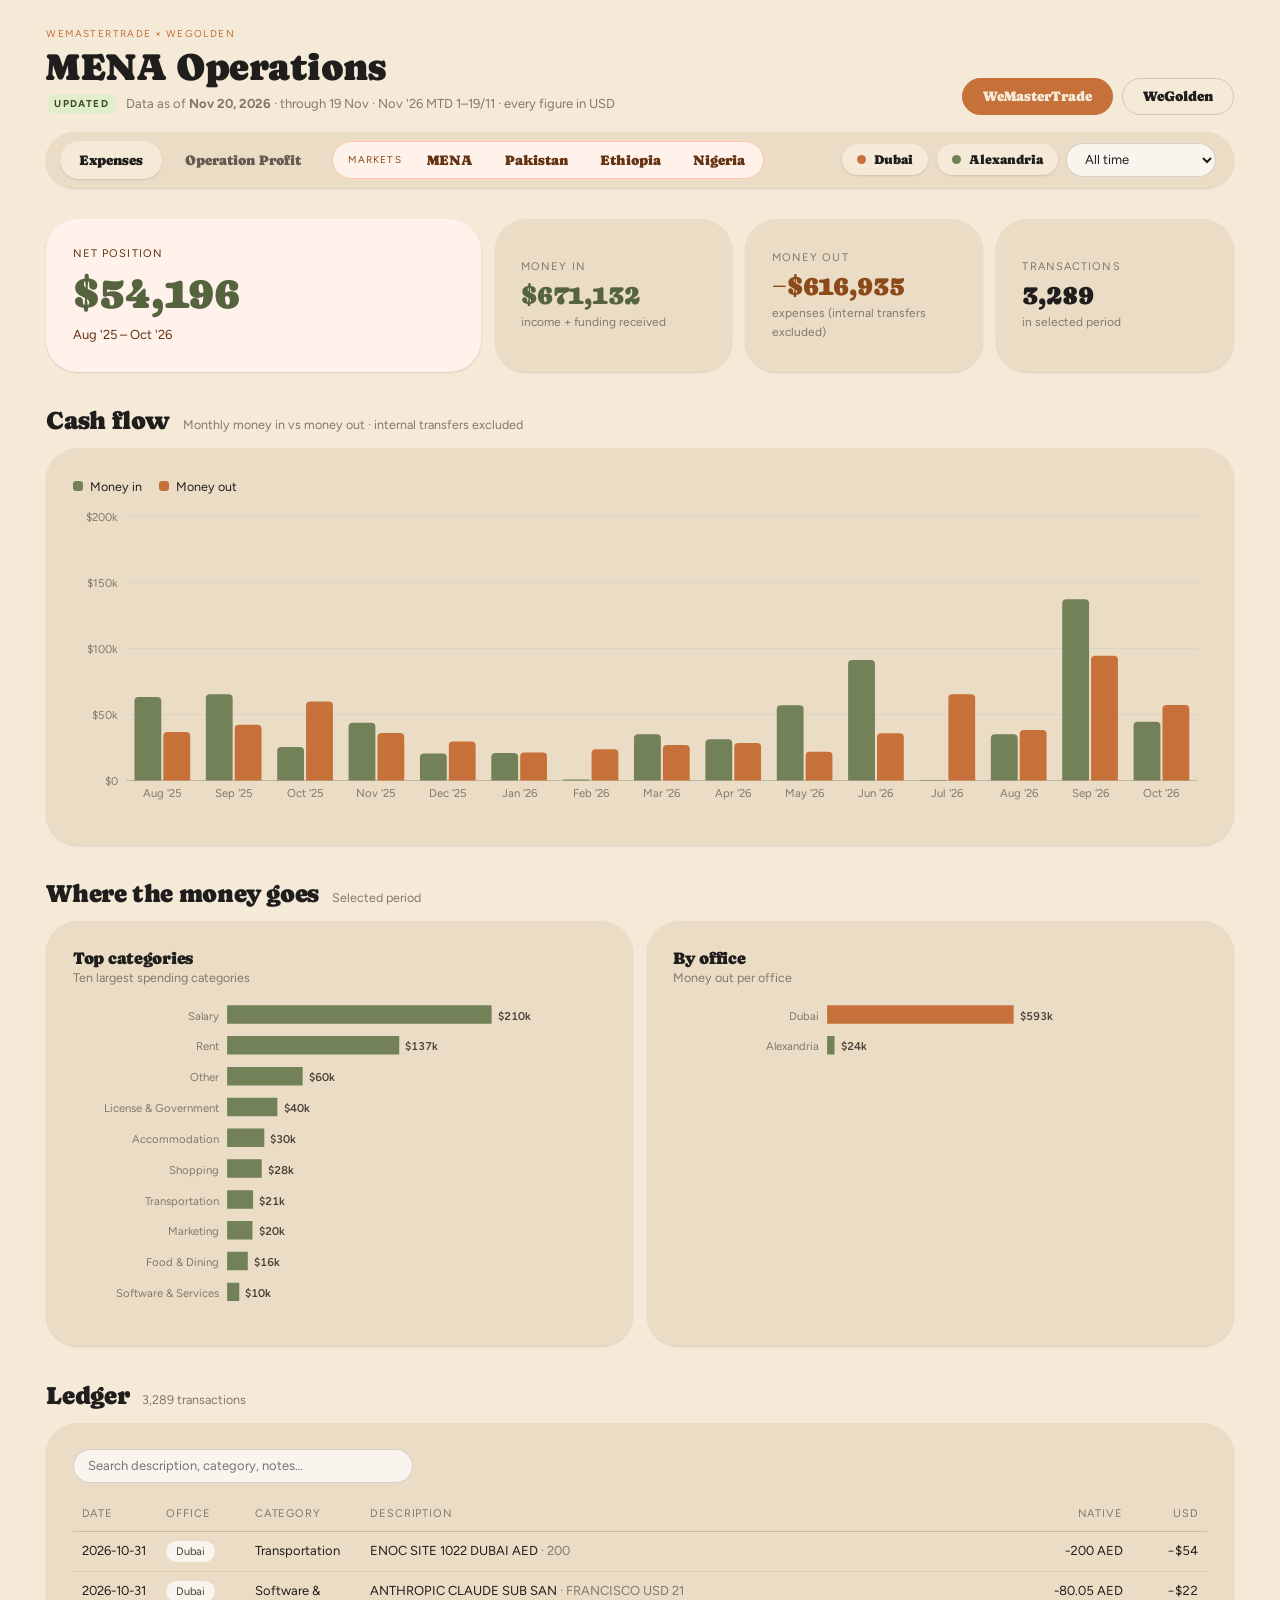
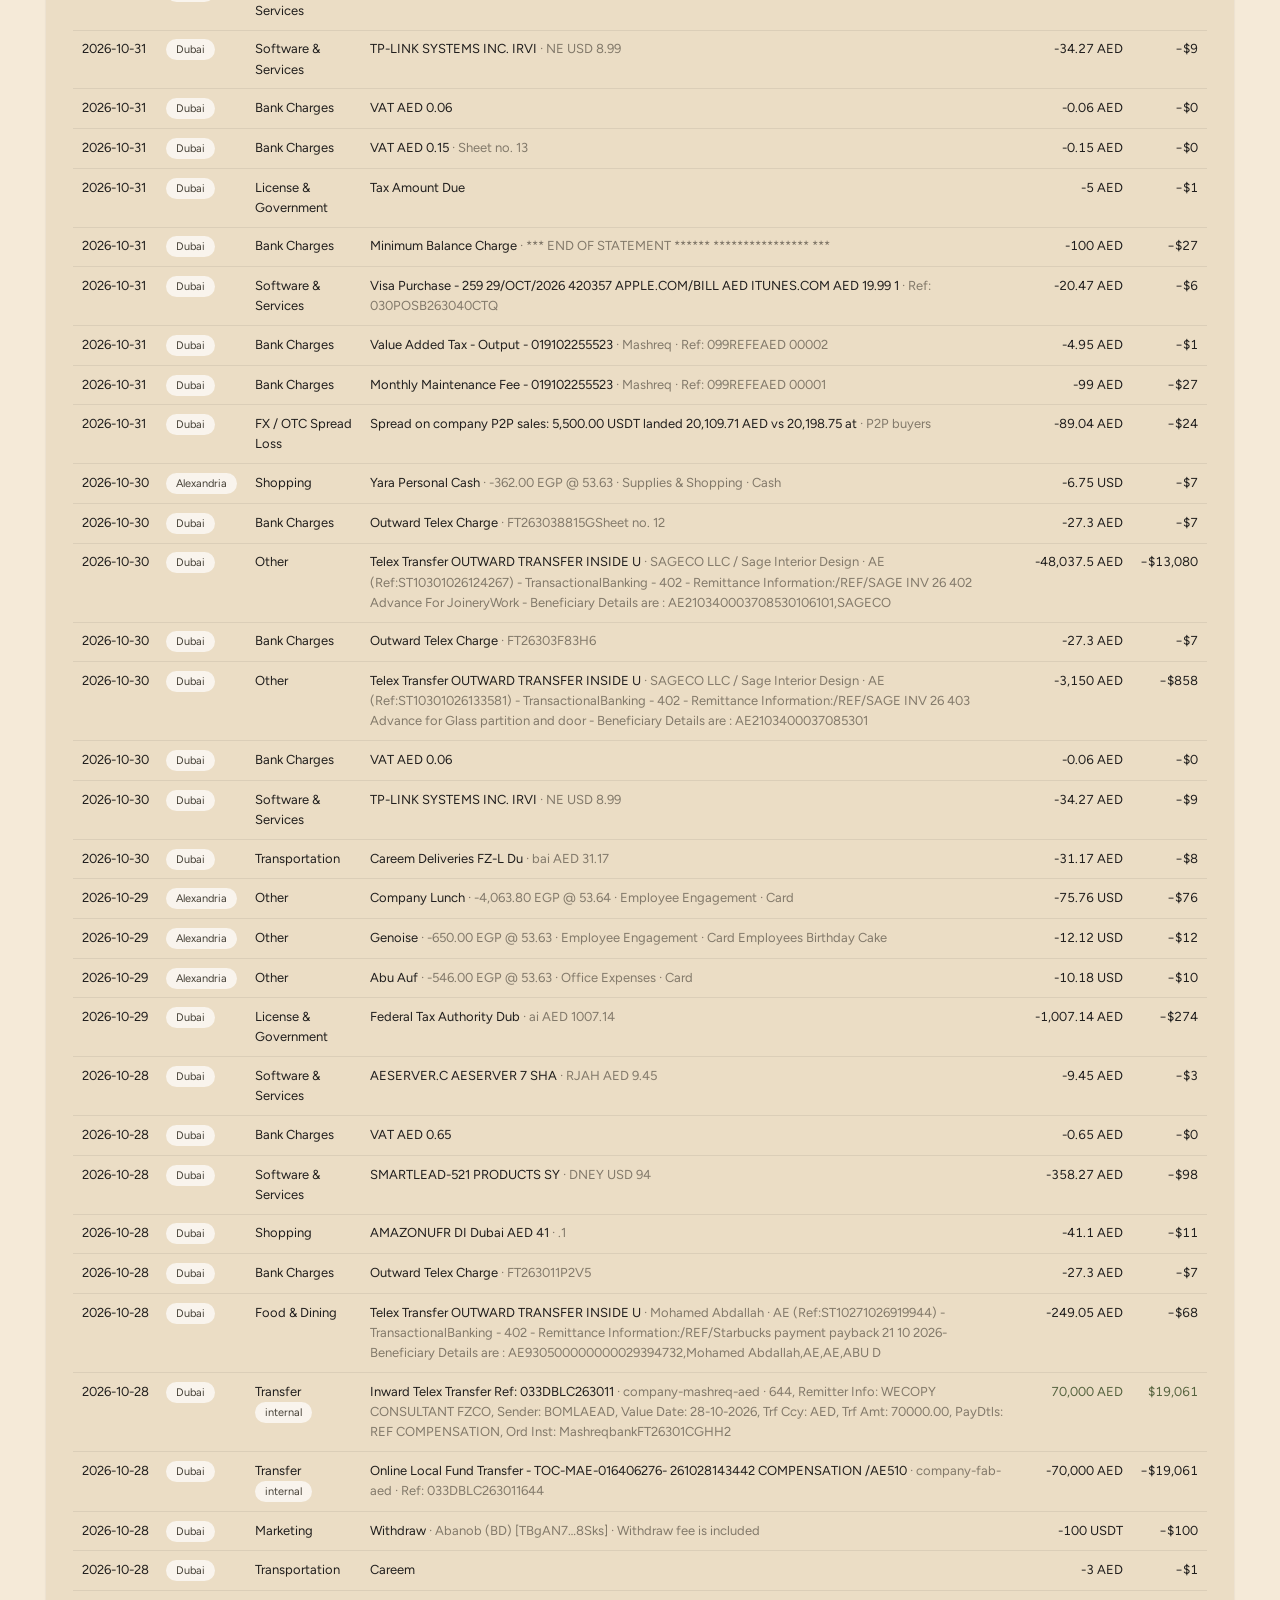
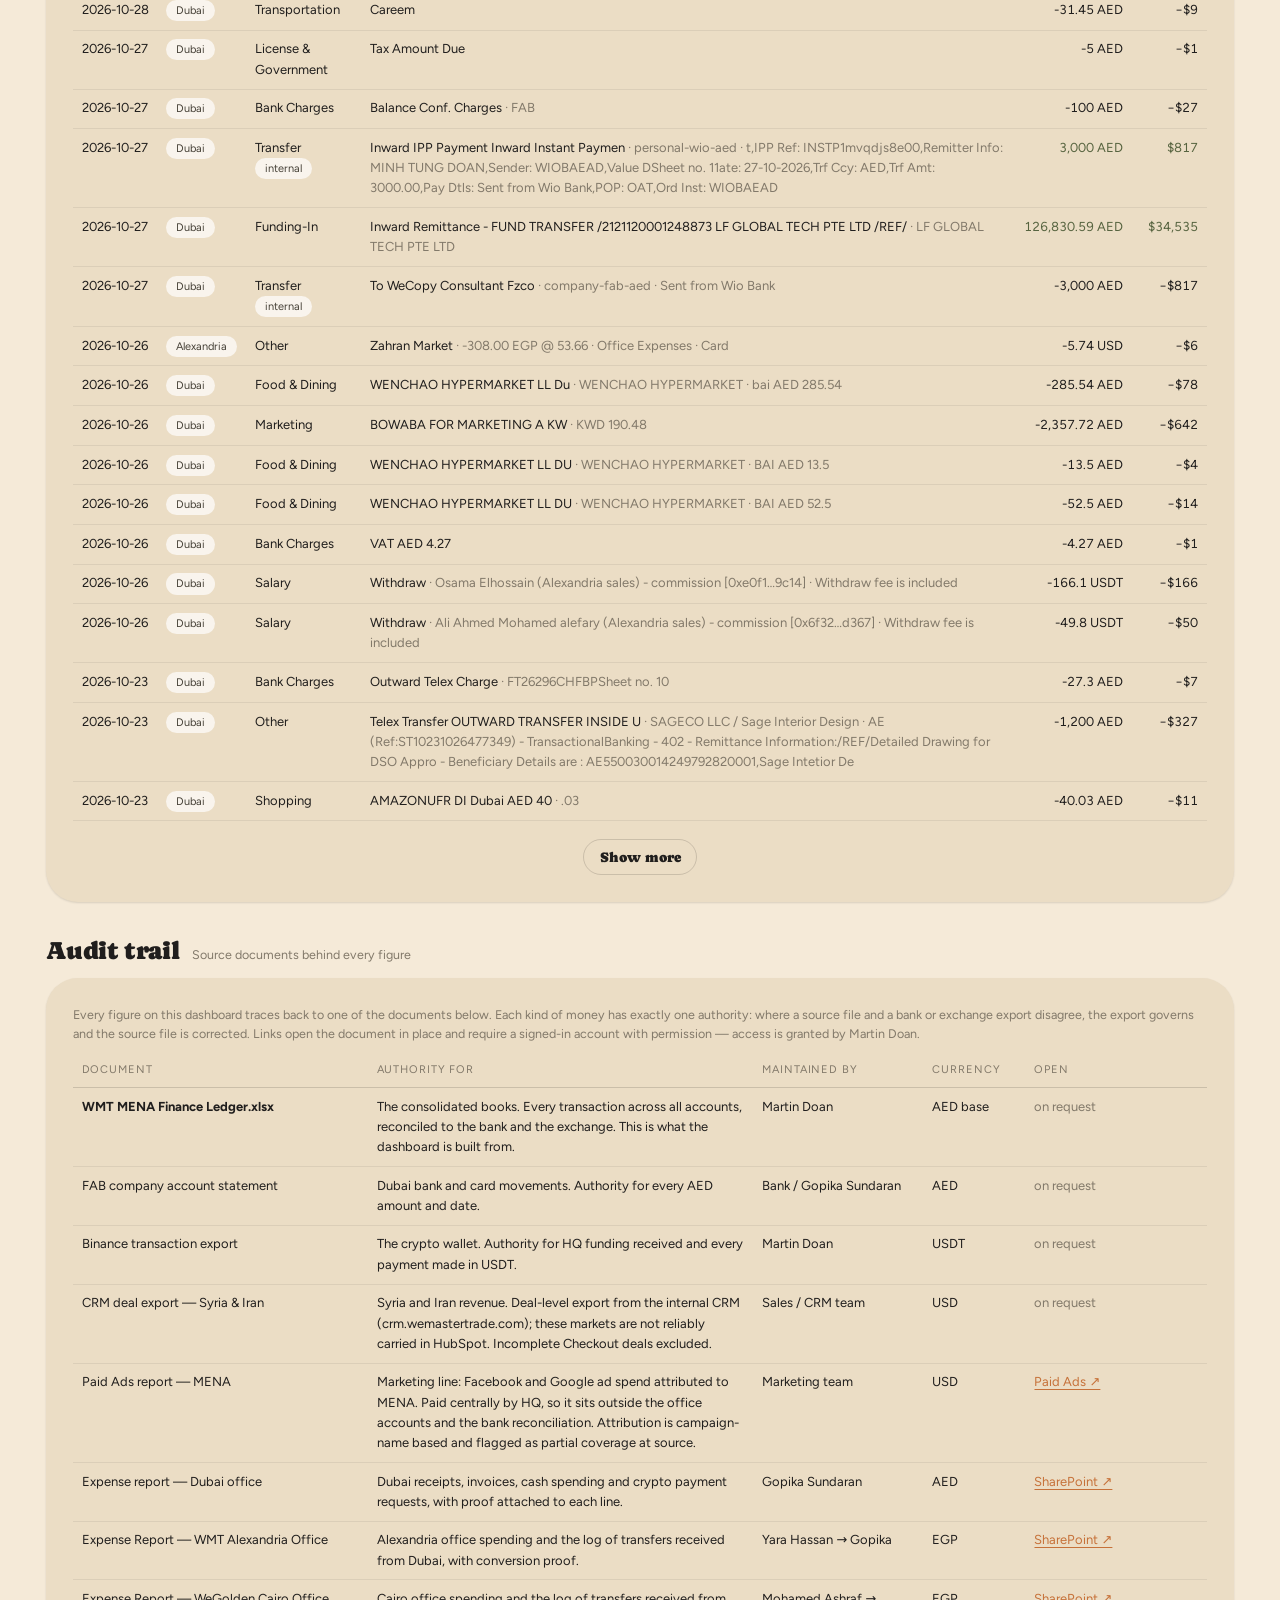
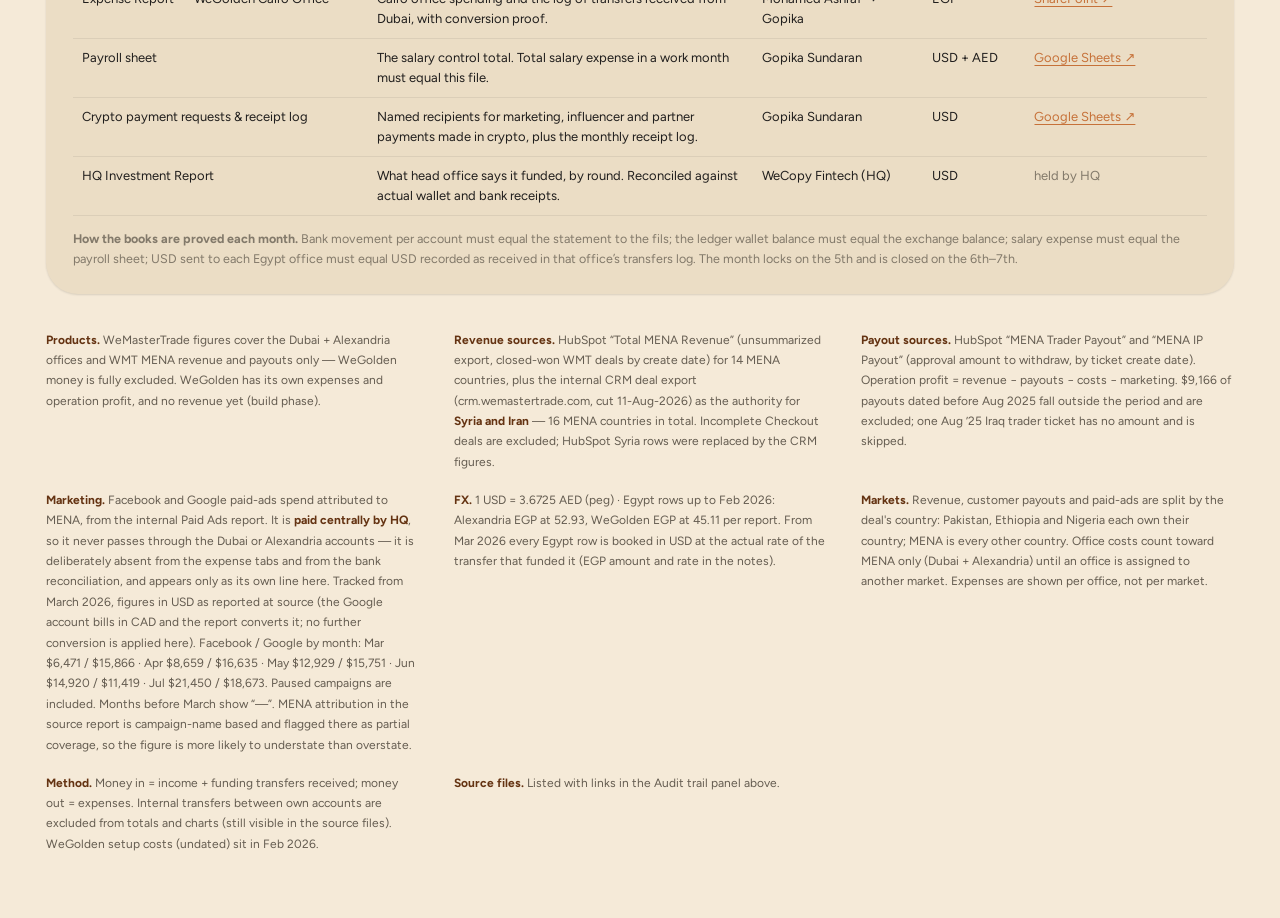
==== index.html @ 119110fc "Show open months as MTD and match profit to the P&L A month with no closed expense file (Nov 2026) i" ====
<!DOCTYPE html>
<html lang="en">
<head>
<meta charset="utf-8">
<meta name="viewport" content="width=device-width, initial-scale=1">
<meta name="robots" content="noindex,nofollow">
<title>WeMasterTrade · Expenses — MENA Dashboard</title>
<link rel="preload" href="assets/fonts/figtree-latin.woff2" as="font" type="font/woff2" crossorigin>
<link rel="stylesheet" href="assets/css/dashboard.css?v=2026-11-22-mtd">
<script src="assets/js/loader.js?v=2026-11-22-mtd" defer></script>

</head>
<body>
<div class="wrap" id="app">

<header>
  <div class="masthead">
    <div>
      <div class="eyebrow">WeMasterTrade × WeGolden</div>
      <h1>MENA Operations</h1>
      <div class="text-muted asof"><span class="asof-kicker">Updated</span> Data as of <b id="asof">…</b><span id="asofThru"></span> · every figure in USD</div>
    </div>
    <div class="pswitch">
      <button class="btn btn-secondary pbtn on" data-product="wmt" onclick="setProduct('wmt')">WeMasterTrade</button>
      <button class="btn btn-secondary pbtn" data-product="wg" onclick="setProduct('wg')">WeGolden</button>
    </div>
  </div>

  <div class="bar">
    <div class="tabs">
      <button class="tab on" data-tab="exp" onclick="setTab('exp')">Expenses</button>
      <button class="tab" data-tab="prof" onclick="setTab('prof')">Operation Profit</button>
      <div class="markets" id="markets" role="group" aria-label="Revenue by market">
        <span class="mlbl">Markets</span><div class="mbtns" id="marketBtns"></div>
      </div>
    </div>
    <div class="filters">
      <button class="chip on" data-office="Dubai"><span class="dot" style="background:var(--o-dubai)"></span>Dubai</button>
      <button class="chip on" data-office="WMT Alexandria"><span class="dot" style="background:var(--o-alex)"></span>Alexandria</button>
      <button class="chip on" data-office="WeGolden Egypt"><span class="dot" style="background:var(--o-wg)"></span>WeGolden Egypt</button>
      <select id="range" aria-label="Period">
        <option value="all">All time</option>
        <option value="ytd">2026 YTD</option>
        <option value="3m">Last 3 months</option>
        <option value="6m">Last 6 months</option>
        <optgroup label="Single month" id="monthOpts"></optgroup>
      </select>
    </div>
  </div>
</header>

<!-- ══════════════ EXPENSES ══════════════ -->
<div class="view on" id="view-exp">
  <div class="kpis">
    <div class="kpi hero"><div class="lbl">Net position</div><div class="val" id="kNet">—</div><div class="sub2" id="kNetSub"></div></div>
    <div class="kpi"><div class="lbl">Money in</div><div class="val in" id="kIn">—</div><div class="sub2" id="kInSub"></div></div>
    <div class="kpi"><div class="lbl">Money out</div><div class="val out" id="kOut">—</div><div class="sub2" id="kOutSub"></div></div>
    <div class="kpi"><div class="lbl">Transactions</div><div class="val" id="kN">—</div><div class="sub2" id="kNSub"></div></div>
  </div>

  <div class="sec"><h2>Cash flow</h2><span class="note">Monthly money in vs money out · internal transfers excluded</span></div>
  <div class="card full">
    <div class="legend"><span><i style="background:var(--in)"></i>Money in</span><span><i style="background:var(--out)"></i>Money out</span></div>
    <div id="chMonthly"></div>
  </div>

  <div class="sec"><h2>Where the money goes</h2><span class="note">Selected period</span></div>
  <div class="cards">
    <div class="card">
      <h2>Top categories</h2>
      <div class="note">Ten largest spending categories</div>
      <div id="chCat"></div>
    </div>
    <div class="card">
      <h2>By office</h2>
      <div class="note">Money out per office</div>
      <div id="chOffice"></div>
    </div>
  </div>

  <div class="sec"><h2>Ledger</h2><span class="note" id="tblCount"></span></div>
  <div class="card full">
    <input type="search" id="q" placeholder="Search description, category, notes…">
    <div class="scroll" style="margin-top:var(--space-3)">
      <table>
        <thead><tr><th>Date</th><th>Office</th><th>Category</th><th>Description</th><th style="text-align:right">Native</th><th style="text-align:right">USD</th></tr></thead>
        <tbody id="tbody"></tbody>
      </table>
    </div>
    <div class="more"><button class="btn btn-secondary" id="moreBtn" onclick="showMore()">Show more</button></div>
  </div>
</div><!-- /view-exp -->

<!-- ══════════════ REVENUE ══════════════ -->
<div class="view" id="view-rev">
  <div class="card full empty" id="revEmpty" style="display:none"><h2>No data yet</h2><div class="note" id="revEmptyTxt"></div></div>
  <div id="revBody">
  <div class="kpis">
    <div class="kpi hero green"><div class="lbl" id="rTotLbl">WMT MENA revenue</div><div class="val" id="rTot">—</div><div class="sub2" id="rTotSub"></div></div>
    <div class="kpi"><div class="lbl">Deals won</div><div class="val" id="rN">—</div><div class="sub2">closed-won deals</div></div>
    <div class="kpi"><div class="lbl">Avg deal size</div><div class="val" id="rAvg">—</div><div class="sub2">revenue ÷ deals</div></div>
    <div class="kpi"><div class="lbl">Best month</div><div class="val" id="rBest">—</div><div class="sub2" id="rBestSub"></div></div>
  </div>

  <div class="sec"><h2>Revenue over time</h2><span class="note" id="revNote">Closed-won deal amounts by create date · HubSpot “Total MENA Revenue” + internal CRM (Syria &amp; Iran)</span></div>
  <div class="card full"><div id="chRevMonthly"></div></div>

  <div class="sec"><h2>Where revenue comes from</h2><span class="note">All countries · selected period</span></div>
  <div class="cards">
    <div class="card">
      <h2>Revenue by country</h2>
      <div class="note">All countries by revenue, with payouts and paid-ads spend alongside · “% out” = payouts ÷ revenue</div>
      <div class="legend"><span><i style="background:var(--in)"></i>Revenue</span><span><i style="background:var(--out)"></i>Payouts</span><span><i style="background:var(--s3)"></i>Marketing</span></div>
      <div id="chRevCountry"></div>
    </div>
    <div class="card">
      <h2>Deals by country</h2>
      <div class="note">Count of closed-won deals</div>
      <div id="chRevDeals"></div>
    </div>
  </div>
  </div><!-- /revBody -->
</div><!-- /view-rev -->

<!-- ══════════════ OPERATION PROFIT ══════════════ -->
<div class="view" id="view-prof">
  <div class="card full empty" id="profEmpty" style="display:none"><h2>No data yet</h2><div class="note" id="profEmptyTxt"></div></div>
  <div id="profBody">
  <div class="kpis">
    <div class="kpi hero"><div class="lbl" id="pNetLbl">Operation profit</div><div class="val" id="pNet">—</div><div class="sub2" id="pNetSub"></div></div>
    <div class="kpi"><div class="lbl">Revenue</div><div class="val in" id="pRev">—</div><div class="sub2" id="pRevSub">WMT MENA (HubSpot)</div></div>
    <div class="kpi" id="pPayCard"><div class="lbl">Customer payouts</div><div class="val out" id="pPay">—</div><div class="sub2" id="pPaySub">trader + partner (IP)</div></div>
    <div class="kpi"><div class="lbl">Costs</div><div class="val third" id="pCost">—</div><div class="sub2" id="pCostSub">office expenses</div></div>
    <div class="kpi" id="pMktCard"><div class="lbl">Marketing</div><div class="val third" id="pMkt">—</div><div class="sub2" id="pMktSub">paid ads — HQ-paid</div></div>
  </div>

  <div class="sec"><h2 id="chProfTitle">Revenue against payouts &amp; costs</h2><span class="note" id="chProfNote"></span></div>
  <div class="card full">
    <div class="legend"><span><i style="background:var(--in)"></i>Revenue</span><span id="legPay"><i style="background:var(--out)"></i>Payouts</span><span><i style="background:var(--s3)"></i>Costs</span><span id="legOpen" style="display:none"><i class="open"></i>Open month (MTD)</span></div>
    <div id="chProf"></div>
  </div>

  <div class="cards" style="margin-top:var(--space-6)">
    <div class="card" id="cardPayCountry">
      <h2>Payouts by country</h2>
      <div class="note">All countries by payout, with revenue and paid-ads spend alongside · “% out” = payouts ÷ revenue</div>
      <div class="legend"><span><i style="background:var(--out)"></i>Payouts</span><span><i style="background:var(--in)"></i>Revenue</span><span><i style="background:var(--s3)"></i>Marketing</span></div>
      <div id="chPayCountry"></div>
    </div>
    <div class="card" id="cardPaySplit">
      <h2>Trader vs partner payouts</h2>
      <div class="legend"><span><i style="background:var(--out)"></i>Trader</span><span><i style="background:var(--s3)"></i>Partner (IP)</span></div>
      <div id="chPaySplit"></div>
    </div>
  </div>

  <div class="sec"><h2>Monthly P&amp;L</h2><span class="note" id="pnlNote">Operation profit = revenue − payouts − costs − marketing</span></div>
  <div class="card full">
    <div class="scroll">
      <table>
        <thead><tr><th>Month</th><th style="text-align:right">Revenue</th><th style="text-align:right">Payouts</th><th style="text-align:right">Costs</th><th style="text-align:right" id="thMkt">Marketing</th><th style="text-align:right">Operation profit</th><th style="text-align:right">Margin</th></tr></thead>
        <tbody id="pTbody"></tbody>
      </table>
    </div>
  </div>
  </div><!-- /profBody -->
</div><!-- /view-prof -->

<!-- ══════════════ AUDIT TRAIL ══════════════ -->
<div class="sec"><h2>Audit trail</h2><span class="note">Source documents behind every figure</span></div>
<div class="card full" id="audit">
  <div class="note">Every figure on this dashboard traces back to one of the documents below. Each kind of money has exactly one authority: where a source file and a bank or exchange export disagree, the export governs and the source file is corrected. Links open the document in place and require a signed-in account with permission — access is granted by Martin Doan.</div>
  <div class="scroll">
    <table>
      <thead><tr>
        <th style="width:26%">Document</th><th style="width:34%">Authority for</th>
        <th style="width:15%">Maintained by</th><th style="width:9%">Currency</th><th style="width:16%">Open</th>
      </tr></thead>
      <tbody>
        <tr><td><b>WMT MENA Finance Ledger.xlsx</b></td><td>The consolidated books. Every transaction across all accounts, reconciled to the bank and the exchange. This is what the dashboard is built from.</td><td>Martin Doan</td><td>AED base</td><td><span class="muted">on request</span></td></tr>
        <tr><td>FAB company account statement</td><td>Dubai bank and card movements. Authority for every AED amount and date.</td><td>Bank / Gopika Sundaran</td><td>AED</td><td><span class="muted">on request</span></td></tr>
        <tr><td>Binance transaction export</td><td>The crypto wallet. Authority for HQ funding received and every payment made in USDT.</td><td>Martin Doan</td><td>USDT</td><td><span class="muted">on request</span></td></tr>
        <tr><td>CRM deal export — Syria &amp; Iran</td><td>Syria and Iran revenue. Deal-level export from the internal CRM (crm.wemastertrade.com); these markets are not reliably carried in HubSpot. Incomplete Checkout deals excluded.</td><td>Sales / CRM team</td><td>USD</td><td><span class="muted">on request</span></td></tr>
        <tr><td>Paid Ads report — MENA</td><td>Marketing line: Facebook and Google ad spend attributed to MENA. Paid centrally by HQ, so it sits outside the office accounts and the bank reconciliation. Attribution is campaign-name based and flagged as partial coverage at source.</td><td>Marketing team</td><td>USD</td><td><a href="https://report.wemastertrade.com/dashboard/paid-ads" target="_blank" rel="noopener">Paid Ads ↗</a></td></tr>
        <tr><td>Expense report — Dubai office</td><td>Dubai receipts, invoices, cash spending and crypto payment requests, with proof attached to each line.</td><td>Gopika Sundaran</td><td>AED</td><td><a href="https://wemastertrade-my.sharepoint.com/personal/martin_doan_wemastertrade_com/Documents/Expense%20report%20Dubai%20office.xlsx" target="_blank" rel="noopener">SharePoint &#8599;</a></td></tr>
        <tr><td>Expense Report — WMT Alexandria Office</td><td>Alexandria office spending and the log of transfers received from Dubai, with conversion proof.</td><td>Yara Hassan &#8594; Gopika</td><td>EGP</td><td><a href="https://wemastertrade-my.sharepoint.com/personal/gopika_sundaran_wemastertrade_com/Documents/Expense%20Report-%20WMT%20Alexandria%20Office.xlsx" target="_blank" rel="noopener">SharePoint &#8599;</a></td></tr>
        <tr><td>Expense Report — WeGolden Cairo Office</td><td>Cairo office spending and the log of transfers received from Dubai, with conversion proof.</td><td>Mohamed Ashraf &#8594; Gopika</td><td>EGP</td><td><a href="https://wemastertrade-my.sharepoint.com/personal/gopika_sundaran_wemastertrade_com/Documents/Expense%20Report-%20WeGolden%20Cairo%20Office.xlsx" target="_blank" rel="noopener">SharePoint &#8599;</a></td></tr>
        <tr><td>Payroll sheet</td><td>The salary control total. Total salary expense in a work month must equal this file.</td><td>Gopika Sundaran</td><td>USD + AED</td><td><a href="https://docs.google.com/spreadsheets/d/1CuyILmf2U5xHML-0ZRfVCalxR4pODj5LNzhiIFEk0vg" target="_blank" rel="noopener">Google Sheets &#8599;</a></td></tr>
        <tr><td>Crypto payment requests &amp; receipt log</td><td>Named recipients for marketing, influencer and partner payments made in crypto, plus the monthly receipt log.</td><td>Gopika Sundaran</td><td>USD</td><td><a href="https://docs.google.com/spreadsheets/d/11T60VKKIJ83jNoO9QN8Lr-IkydqfHKWDJOPD7UNcCdY" target="_blank" rel="noopener">Google Sheets &#8599;</a></td></tr>
        <tr><td>HQ Investment Report</td><td>What head office says it funded, by round. Reconciled against actual wallet and bank receipts.</td><td>WeCopy Fintech (HQ)</td><td>USD</td><td><span class="muted">held by HQ</span></td></tr>
      </tbody>
    </table>
  </div>
  <div class="note" style="margin:var(--space-3) 0 0">
    <b>How the books are proved each month.</b> Bank movement per account must equal the statement to the fils; the ledger wallet balance must equal the exchange balance; salary expense must equal the payroll sheet; USD sent to each Egypt office must equal USD recorded as received in that office&#8217;s transfers log. The month locks on the 5th and is closed on the 6th&#8211;7th.
  </div>
</div>

<footer>
  <div><b>Products.</b> WeMasterTrade figures cover the Dubai + Alexandria offices and WMT MENA revenue and payouts only — WeGolden money is fully excluded. WeGolden has its own expenses and operation profit, and no revenue yet (build phase).</div>
  <div><b>Revenue sources.</b> HubSpot “Total MENA Revenue” (unsummarized export, closed-won WMT deals by create date) for 14 MENA countries, plus the internal CRM deal export (crm.wemastertrade.com, cut 11-Aug-2026) as the authority for <b>Syria and Iran</b> — 16 MENA countries in total. Incomplete Checkout deals are excluded; HubSpot Syria rows were replaced by the CRM figures.</div>
  <div><b>Payout sources.</b> HubSpot “MENA Trader Payout” and “MENA IP Payout” (approval amount to withdraw, by ticket create date). Operation profit = revenue − payouts − costs − marketing. $9,166 of payouts dated before Aug 2025 fall outside the period and are excluded; one Aug ’25 Iraq trader ticket has no amount and is skipped.</div>
  <div><b>Marketing.</b> Facebook and Google paid-ads spend attributed to MENA, from the internal Paid Ads report. It is <b>paid centrally by HQ</b>, so it never passes through the Dubai or Alexandria accounts — it is deliberately absent from the expense tabs and from the bank reconciliation, and appears only as its own line here. Tracked from March 2026, figures in USD as reported at source (the Google account bills in CAD and the report converts it; no further conversion is applied here). Facebook / Google by month: Mar $6,471 / $15,866 · Apr $8,659 / $16,635 · May $12,929 / $15,751 · Jun $14,920 / $11,419 · Jul $21,450 / $18,673. Paused campaigns are included. Months before March show “—”. MENA attribution in the source report is campaign-name based and flagged there as partial coverage, so the figure is more likely to understate than overstate.</div>
  <div><b>FX.</b> 1 USD = 3.6725 AED (peg) · Egypt rows up to Feb 2026: Alexandria EGP at 52.93, WeGolden EGP at 45.11 per report. From Mar 2026 every Egypt row is booked in USD at the actual rate of the transfer that funded it (EGP amount and rate in the notes).</div>
  <div><b>Markets.</b> Revenue, customer payouts and paid-ads are split by the deal's country: Pakistan, Ethiopia and Nigeria each own their country; MENA is every other country. Office costs count toward MENA only (Dubai + Alexandria) until an office is assigned to another market. Expenses are shown per office, not per market.</div>
  <div><b>Method.</b> Money in = income + funding transfers received; money out = expenses. Internal transfers between own accounts are excluded from totals and charts (still visible in the source files). WeGolden setup costs (undated) sit in Feb 2026.</div>
  <div><b>Source files.</b> Listed with links in the Audit trail panel above.</div>
</footer>
</div>

<div class="tip" id="tip"></div>

</body>
</html>
---- assets/css/dashboard.css ----
@font-face{font-family:'Caprasimo';font-style:normal;font-weight:400;font-display:swap;src:url(../fonts/caprasimo-latin-ext.woff2) format('woff2');unicode-range:latin-ext}
@font-face{font-family:'Caprasimo';font-style:normal;font-weight:400;font-display:swap;src:url(../fonts/caprasimo-latin.woff2) format('woff2');unicode-range:latin}
@font-face{font-family:'Figtree';font-style:normal;font-weight:300 900;font-display:swap;src:url(../fonts/figtree-latin-ext.woff2) format('woff2');unicode-range:latin-ext}
@font-face{font-family:'Figtree';font-style:normal;font-weight:300 900;font-display:swap;src:url(../fonts/figtree-latin.woff2) format('woff2');unicode-range:latin}
:root{
  color-scheme: light;
  /* — Organic design tokens — */
  --color-bg:#f5ead8; --color-surface:#ebddc5; --color-text:#201e1d;
  --color-accent:#c67139; --color-accent-2:#7a8a5e;
  --color-divider:rgba(32,30,29,.16);
  --color-neutral-100:#f9f4ed; --color-neutral-200:#eee7db; --color-neutral-300:#dcd3c4;
  --color-neutral-400:#c0b6a5; --color-neutral-500:#a19786; --color-neutral-600:#82796a;
  --color-neutral-700:#645c50; --color-neutral-800:#474238; --color-neutral-900:#2e2b25;
  --color-accent-100:#fff2eb; --color-accent-200:#ffe1d0; --color-accent-300:#ffc6a5;
  --color-accent-400:#f6a06b; --color-accent-500:#d67f48; --color-accent-600:#b2622d;
  --color-accent-700:#8c491a; --color-accent-800:#643312; --color-accent-900:#402310;
  --color-accent-2-100:#f0fae1; --color-accent-2-200:#e1eecc; --color-accent-2-300:#ccdbb2;
  --color-accent-2-400:#aebf92; --color-accent-2-500:#8fa073; --color-accent-2-600:#728157;
  --color-accent-2-700:#56633f; --color-accent-2-800:#3d472b; --color-accent-2-900:#272e1b;
  --font-heading:"Caprasimo",Georgia,serif; --font-body:"Figtree",system-ui,-apple-system,"Segoe UI",sans-serif;
  --space-1:4.4px; --space-2:8.8px; --space-3:13.2px; --space-4:17.6px; --space-6:26.4px; --space-8:35.2px;
  --radius-sm:8px; --radius-md:16px; --radius-lg:28px;
  --shadow-sm:0 1px 2px rgba(46,43,37,.14);
  --shadow-md:0 3px 10px rgba(46,43,37,.16);
  --shadow-lg:0 12px 32px rgba(46,43,37,.22);
  /* — chart / legacy aliases (read by the chart code) — */
  --page:#f5ead8; --surface:#ebddc5; --ink:#201e1d; --ink2:#645c50; --muted:#82796a;
  --grid:#dcd3c4; --axis:#c0b6a5; --ring:rgba(32,30,29,.16);
  --in:#728157; --out:#c67139; --s3:#82796a;
  --o-dubai:#c67139; --o-alex:#728157; --o-wg:#82796a;
  --good:#56633f; --bad:#8c491a;
}
*,*::before,*::after{box-sizing:border-box}
body{margin:0;background:var(--color-bg);color:var(--color-text);
  font-family:var(--font-body);font-size:15px;line-height:1.55;-webkit-font-smoothing:antialiased}
h1,h2,h3{font-family:var(--font-heading);font-weight:400;line-height:1.12;letter-spacing:-.015em;margin:0}
a{color:var(--color-accent);text-underline-offset:3px}
:focus{outline:none}
:focus-visible{outline:2px solid var(--color-accent);outline-offset:2px}
::selection{background:rgba(198,113,57,.3)}
.text-muted,.muted{color:var(--color-neutral-600)}
.wrap{max-width:1240px;margin:0 auto;padding:0 var(--space-6) 64px}

/* ---------- header ---------- */
header{position:sticky;top:0;z-index:20;background:var(--color-bg);padding:var(--space-6) 0 var(--space-3)}
.masthead{display:flex;align-items:flex-end;gap:var(--space-6);flex-wrap:wrap}
.eyebrow{font-size:10px;letter-spacing:.14em;text-transform:uppercase;color:var(--color-accent)}
h1{font-size:38px;margin:4px 0 0}
.asof{font-size:13px;margin-top:6px}
.asof-kicker{display:inline-block;font-size:10px;letter-spacing:.12em;text-transform:uppercase;font-weight:700;
  background:var(--color-accent-2-200);color:var(--color-accent-2-800);border-radius:999px;
  padding:2px 8px;margin-right:6px;vertical-align:1px}
.mtd{display:inline-block;margin-left:6px;font-size:10px;letter-spacing:.04em;text-transform:uppercase;font-weight:700;
  padding:1px 7px;border-radius:999px;background:var(--color-accent-200);color:var(--color-accent-800);
  font-family:var(--font-body);white-space:nowrap;vertical-align:middle}
td.dim{color:var(--color-neutral-600)}
tr.open td{background:repeating-linear-gradient(-45deg, transparent, transparent 5px, rgba(198,113,57,.10) 5px, rgba(198,113,57,.10) 6px)}
svg text.mtdlab{fill:var(--color-accent-700);font-weight:700}
.pswitch{margin-left:auto;display:flex;gap:var(--space-2);align-items:center}

/* ---------- buttons ---------- */
.btn{display:inline-flex;align-items:center;justify-content:center;gap:6px;cursor:pointer;
  font-family:var(--font-heading);font-weight:400;font-size:14px;line-height:1.2;
  color:var(--color-text);background:transparent;border:1px solid transparent;
  padding:var(--space-2) calc(var(--space-3)*1.2);border-radius:999px;transition:background .12s,color .12s}
.btn-secondary{border-color:var(--color-divider)}
.btn-secondary:hover{background:rgba(32,30,29,.07)}
.pbtn{padding:9px 20px;font-size:14px}
.pbtn.on{background:var(--color-accent);border-color:var(--color-accent);color:var(--color-bg)}
.bar{display:flex;flex-wrap:wrap;gap:var(--space-3);align-items:center;justify-content:space-between;
  background:var(--color-surface);border-radius:999px;padding:var(--space-2) var(--space-3);
  margin-top:var(--space-4);box-shadow:var(--shadow-sm)}
.tabs{display:flex;gap:4px;flex-wrap:wrap}
.tab{display:inline-flex;align-items:center;cursor:pointer;font-family:var(--font-heading);font-weight:400;
  font-size:14px;color:var(--color-neutral-700);background:transparent;border:1px solid transparent;
  padding:8px 18px;border-radius:999px}
.tab:hover{background:rgba(32,30,29,.06)}
.tab.on{background:var(--color-bg);color:var(--color-text);box-shadow:var(--shadow-sm)}
.markets{display:inline-flex;align-items:center;gap:2px;margin-left:var(--space-2);padding:3px;
  border-radius:999px;background:var(--color-accent-100);border:1px solid var(--color-accent-300)}
.mlbl{font-size:10px;letter-spacing:.12em;text-transform:uppercase;color:var(--color-accent-700);padding:0 8px 0 12px}
.mbtns{display:flex;gap:2px}
.mkt{display:inline-flex;align-items:center;justify-content:center;cursor:pointer;font-family:var(--font-heading);
  font-weight:400;font-size:14px;color:var(--color-accent-800);background:transparent;border:0;
  padding:7px 15px;border-radius:999px;transition:background .12s,color .12s}
.mkt:hover{background:var(--color-accent-200)}
.mkt.on{background:var(--color-accent);color:var(--color-bg)}
.mkt.cur{background:var(--color-bg);box-shadow:inset 0 0 0 1.5px var(--color-accent)}
.mkt .short{display:none}
.card.empty{text-align:center;padding:var(--space-8) var(--space-6)}
.card.empty h2{margin:0 0 var(--space-2)}
.card.empty code{font-size:12px;background:var(--color-neutral-100);padding:1px 6px;border-radius:6px}
.filters{display:flex;gap:var(--space-2);align-items:center;flex-wrap:wrap;padding-right:4px}
.chip{display:inline-flex;align-items:center;gap:8px;cursor:pointer;font-family:var(--font-heading);
  font-weight:400;font-size:13px;color:var(--color-neutral-700);background:transparent;
  border:1px solid transparent;padding:7px 14px;border-radius:999px}
.chip:hover{background:rgba(32,30,29,.06)}
.chip.on{background:var(--color-bg);color:var(--color-text);box-shadow:var(--shadow-sm)}
.chip .dot{width:9px;height:9px;border-radius:50%;display:block;opacity:.4}
.chip.on .dot{opacity:1}
select,input[type=search]{font:inherit;font-size:13px;color:var(--color-text);
  background:var(--color-neutral-100);border:1px solid var(--color-divider);border-radius:999px;
  padding:6px 14px;min-height:34px;caret-color:var(--color-accent)}
select{min-width:150px}
input[type=search]{width:100%;max-width:340px}
input[type=search]:hover,select:hover{border-color:rgba(32,30,29,.45)}

/* ---------- kpis ---------- */
.view{display:none}.view.on{display:block}
.kpis{display:flex;flex-wrap:wrap;gap:var(--space-3);margin-top:var(--space-4)}
.kpi{flex:1 1 150px;max-width:100%;background:var(--color-surface);border-radius:32px;
  box-shadow:var(--shadow-sm);padding:var(--space-4) var(--space-6);display:flex;flex-direction:column;
  justify-content:center}
.kpi .lbl{font-size:11px;letter-spacing:.1em;text-transform:uppercase;color:var(--color-neutral-600)}
.kpi .val{font-family:var(--font-heading);font-size:clamp(21px,2.1vw,30px);line-height:1.1;
  margin-top:var(--space-1);white-space:nowrap}
.kpi .sub2{font-size:12px;margin-top:4px;color:var(--color-neutral-600)}
.kpi.hero{flex:2 1 260px;background:var(--color-accent-100);padding:var(--space-6)}
.kpi.hero .lbl{color:var(--color-accent-800)}
.kpi.hero .val{font-size:clamp(32px,3.4vw,52px);line-height:1.05;margin-top:var(--space-2)}
.kpi.hero .sub2{font-size:13px;margin-top:var(--space-2);color:var(--color-accent-800)}
.kpi.hero.green{background:var(--color-accent-2-100)}
.kpi.hero.green .lbl,.kpi.hero.green .sub2{color:var(--color-accent-2-800)}
.kpi .val.in{color:var(--color-accent-2-700)}
.kpi .val.out{color:var(--color-accent-700)}
.kpi .val.third{color:var(--color-neutral-700)}

/* ---------- sections & cards ---------- */
.sec{display:flex;align-items:baseline;gap:var(--space-3);flex-wrap:wrap;margin:var(--space-8) 0 var(--space-3)}
.sec h2{font-size:25px;margin:0}
.sec .note{font-size:12.5px;color:var(--color-neutral-600)}
.cards{display:grid;gap:var(--space-3);grid-template-columns:repeat(auto-fit,minmax(320px,1fr))}
.card{background:var(--color-surface);border-radius:32px;box-shadow:var(--shadow-sm);
  padding:var(--space-6);min-width:0}
.card.full{grid-column:1/-1}
.card h2{font-family:var(--font-heading);font-size:17px;line-height:1.2;margin:0}
.card .note{font-size:12.5px;color:var(--color-neutral-600);margin-bottom:var(--space-2)}
.legend{display:flex;gap:var(--space-4);font-size:12.5px;flex-wrap:wrap;margin:2px 0 6px}
.legend span{display:inline-flex;align-items:center;gap:7px}
.legend i{width:10px;height:10px;border-radius:3px;display:block}
.legend i.open{background:repeating-linear-gradient(45deg, var(--in), var(--in) 2px, rgba(114,129,87,.25) 2px, rgba(114,129,87,.25) 5px)}

/* ---------- charts ---------- */
svg text{font:11px var(--font-body);fill:var(--color-neutral-600)}
svg .dl{fill:var(--color-neutral-800);font-weight:600;font-variant-numeric:tabular-nums}
svg .gl{stroke:var(--grid);stroke-width:1}
svg .bl{stroke:var(--axis);stroke-width:1}
.tip{position:fixed;pointer-events:none;display:none;z-index:60;background:var(--color-neutral-900);
  color:var(--color-neutral-100);border-radius:var(--radius-md);padding:10px 13px;font-size:12.5px;
  line-height:1.5;box-shadow:var(--shadow-lg);max-width:280px}
.tip b{font-variant-numeric:tabular-nums}

/* ---------- tables ---------- */
table{width:100%;border-collapse:collapse;font-size:13px}
th{text-align:left;font-size:11px;letter-spacing:.08em;text-transform:uppercase;font-weight:400;
  color:var(--color-neutral-600);padding:var(--space-2);border-bottom:1px solid var(--color-divider);
  white-space:nowrap}
td{padding:var(--space-2);border-bottom:1px solid rgba(32,30,29,.08);vertical-align:top}
tbody tr:hover{background:rgba(32,30,29,.04)}
td.num{text-align:right;font-variant-numeric:tabular-nums;white-space:nowrap}
td .pill{display:inline-flex;align-items:center;font-size:11px;padding:2px 10px;border-radius:999px;
  background:var(--color-neutral-100);color:var(--color-neutral-800);white-space:nowrap}
.pos{color:var(--color-accent-2-700)} .neg{color:var(--color-text)}
tr.tot td{font-weight:700;border-top:2px solid var(--color-neutral-400)}
.more{margin-top:var(--space-4);text-align:center}
.scroll{overflow-x:auto}
.scroll table{min-width:820px}
#tbody td:first-child,#pTbody td:first-child{white-space:nowrap}

/* ---------- notes ---------- */
footer{margin-top:var(--space-8);display:grid;gap:var(--space-4) var(--space-8);
  grid-template-columns:repeat(auto-fit,minmax(300px,1fr));font-size:12px;line-height:1.7;
  color:var(--color-neutral-700)}
footer b{color:var(--color-accent-800)}
@media(max-width:760px){
  header{position:static}
  h1{font-size:30px}
  .wrap{padding:0 var(--space-4) 48px}
  .bar{border-radius:var(--radius-lg)}
  .tabs{width:100%}
  .markets{margin-left:0;width:100%}
  .mbtns{flex:1}
  .mkt{flex:1;padding:7px 6px}
}
@media(max-width:520px){
  .mkt .full{display:none}
  .mkt .short{display:inline}
}
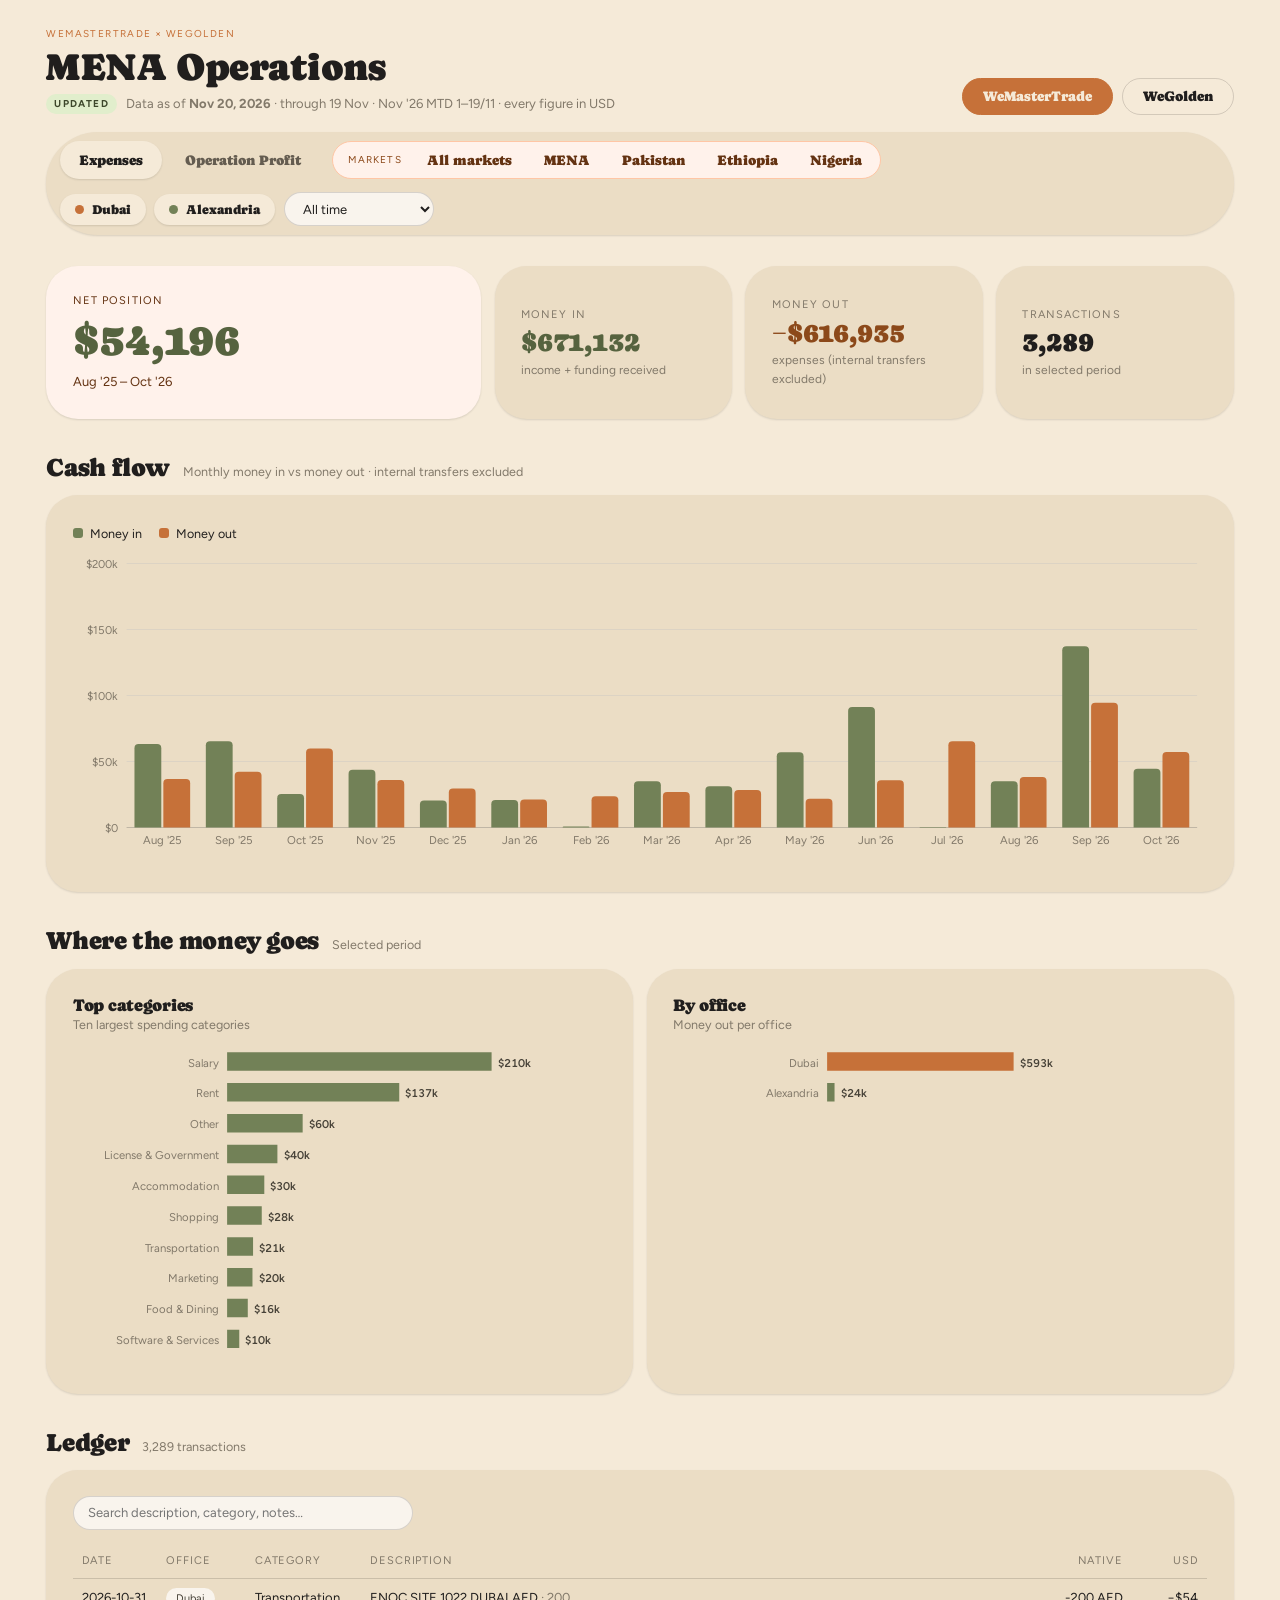
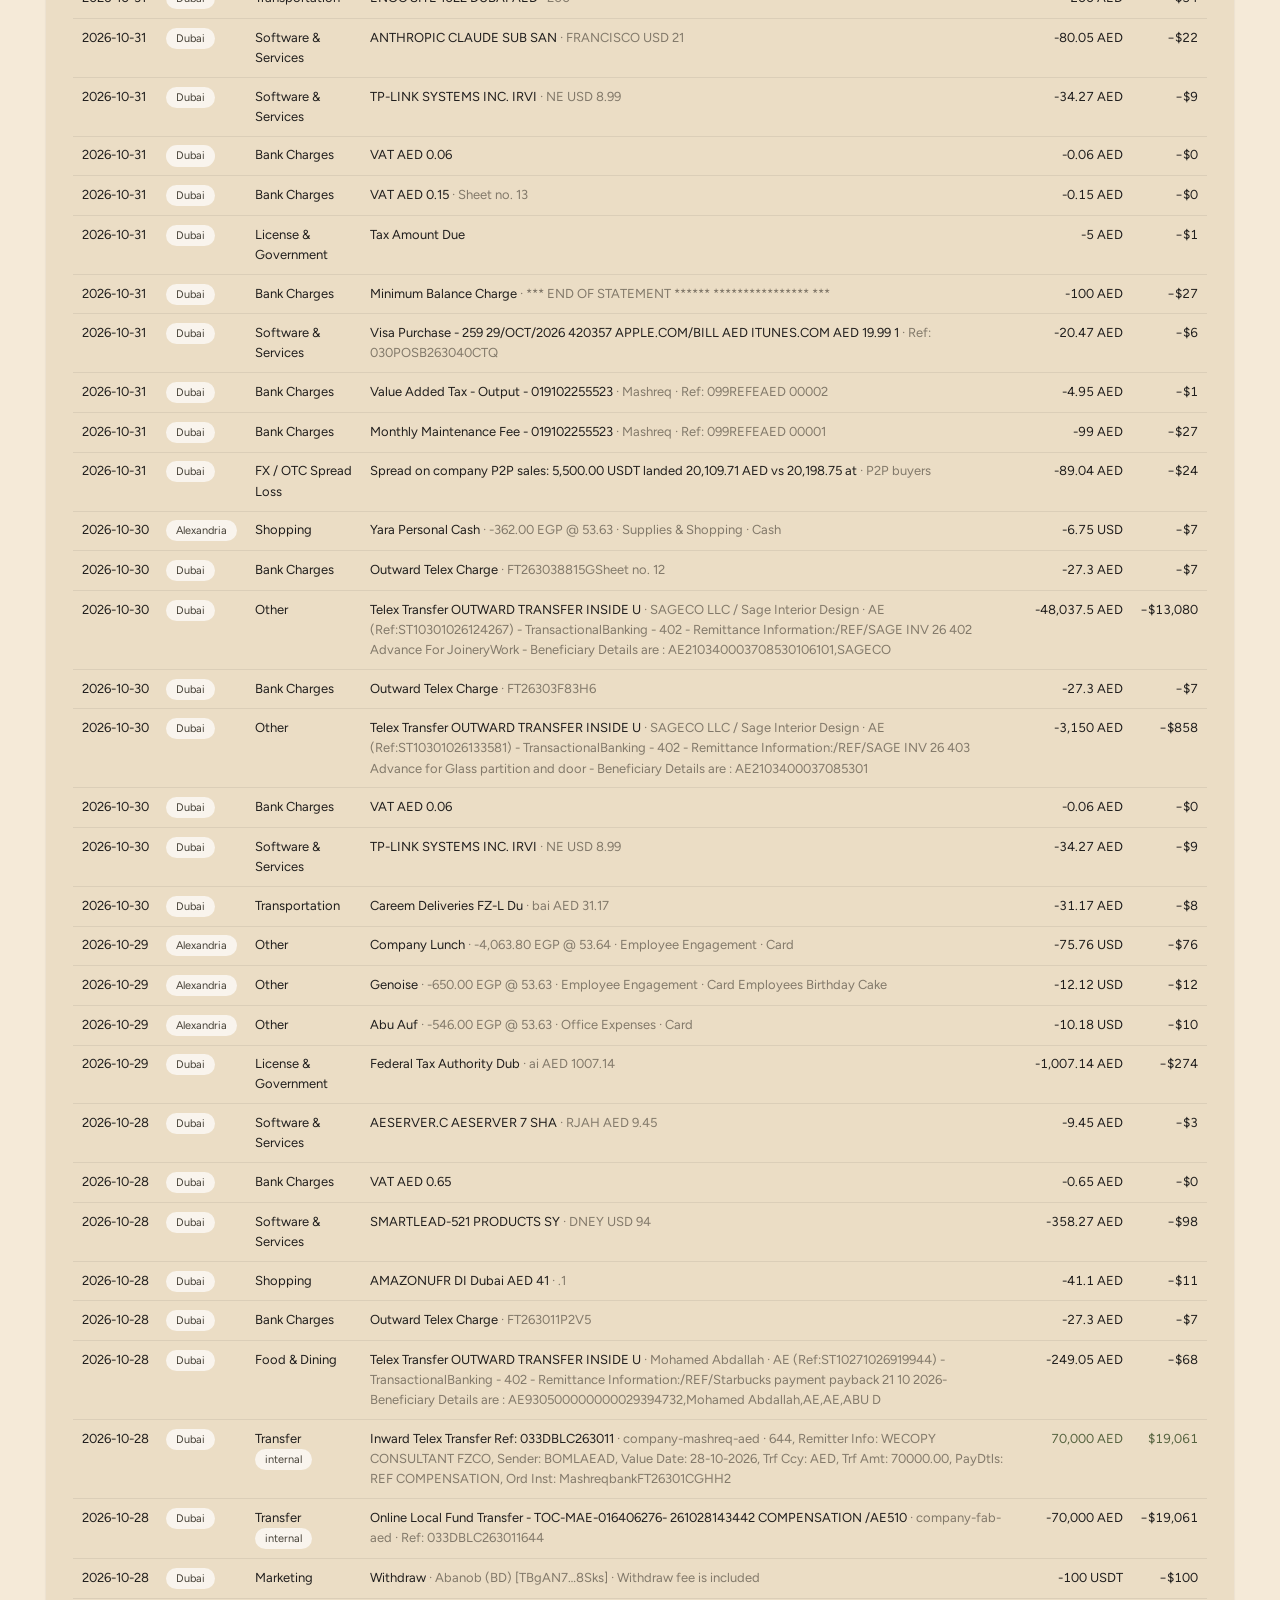
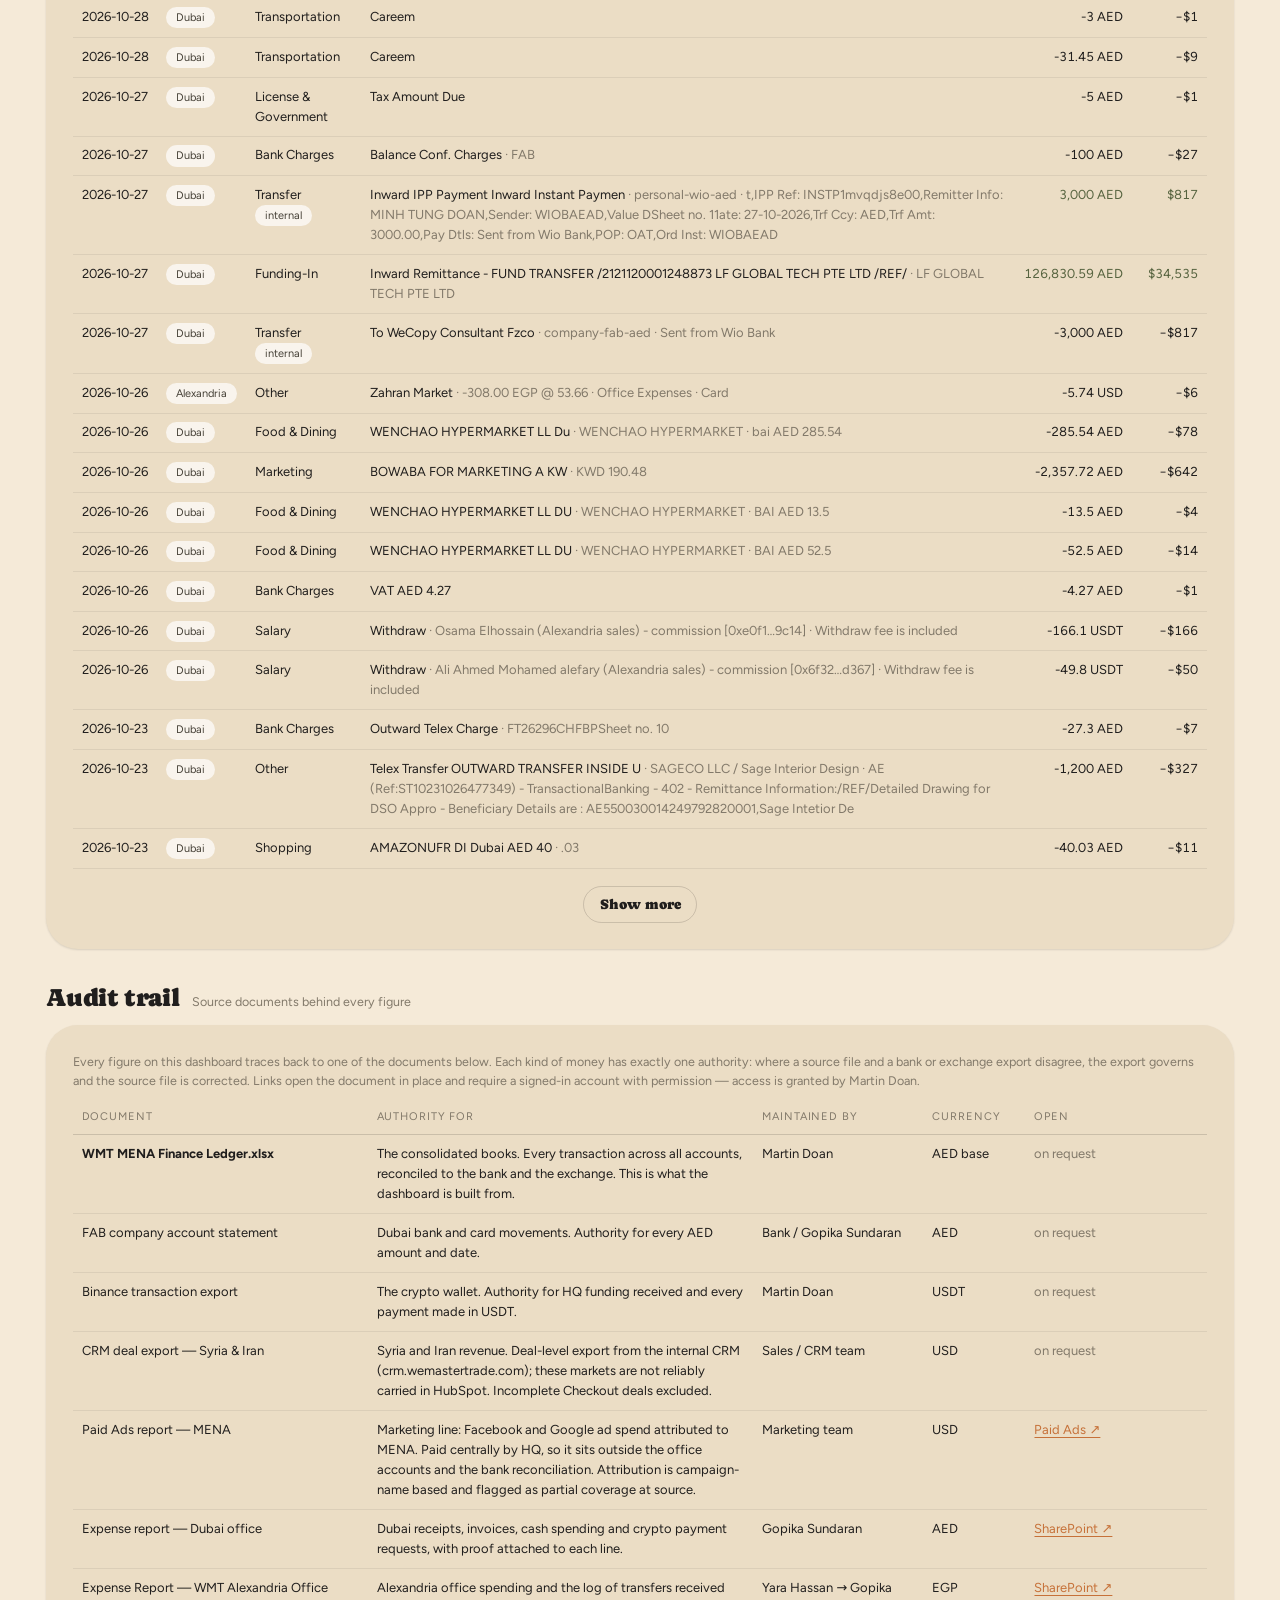
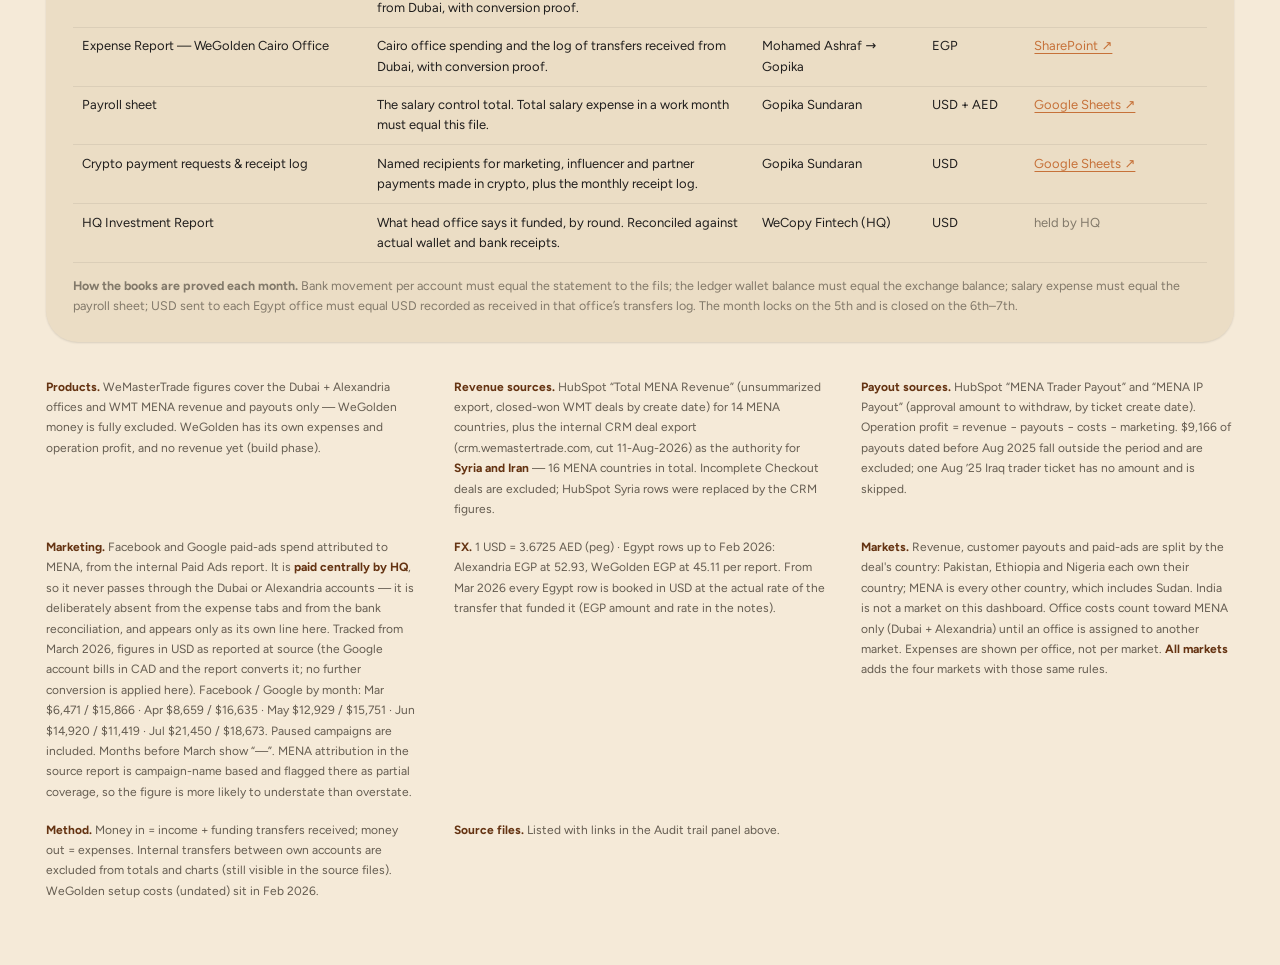
==== commit 8b67b14a: "Add an All markets view that consolidates MENA, Pakistan, Ethiopia and Nigeria Revenue, payouts, mar" ====
--- a/index.html
+++ b/index.html
@@ -6,8 +6,8 @@
 <meta name="robots" content="noindex,nofollow">
 <title>WeMasterTrade · Expenses — MENA Dashboard</title>
 <link rel="preload" href="assets/fonts/figtree-latin.woff2" as="font" type="font/woff2" crossorigin>
-<link rel="stylesheet" href="assets/css/dashboard.css?v=2026-11-22-mtd">
-<script src="assets/js/loader.js?v=2026-11-22-mtd" defer></script>
+<link rel="stylesheet" href="assets/css/dashboard.css?v=2026-11-22-all">
+<script src="assets/js/loader.js?v=2026-11-22-all" defer></script>
 
 </head>
 <body>
@@ -202,7 +202,7 @@
   <div><b>Payout sources.</b> HubSpot “MENA Trader Payout” and “MENA IP Payout” (approval amount to withdraw, by ticket create date). Operation profit = revenue − payouts − costs − marketing. $9,166 of payouts dated before Aug 2025 fall outside the period and are excluded; one Aug ’25 Iraq trader ticket has no amount and is skipped.</div>
   <div><b>Marketing.</b> Facebook and Google paid-ads spend attributed to MENA, from the internal Paid Ads report. It is <b>paid centrally by HQ</b>, so it never passes through the Dubai or Alexandria accounts — it is deliberately absent from the expense tabs and from the bank reconciliation, and appears only as its own line here. Tracked from March 2026, figures in USD as reported at source (the Google account bills in CAD and the report converts it; no further conversion is applied here). Facebook / Google by month: Mar $6,471 / $15,866 · Apr $8,659 / $16,635 · May $12,929 / $15,751 · Jun $14,920 / $11,419 · Jul $21,450 / $18,673. Paused campaigns are included. Months before March show “—”. MENA attribution in the source report is campaign-name based and flagged there as partial coverage, so the figure is more likely to understate than overstate.</div>
   <div><b>FX.</b> 1 USD = 3.6725 AED (peg) · Egypt rows up to Feb 2026: Alexandria EGP at 52.93, WeGolden EGP at 45.11 per report. From Mar 2026 every Egypt row is booked in USD at the actual rate of the transfer that funded it (EGP amount and rate in the notes).</div>
-  <div><b>Markets.</b> Revenue, customer payouts and paid-ads are split by the deal's country: Pakistan, Ethiopia and Nigeria each own their country; MENA is every other country. Office costs count toward MENA only (Dubai + Alexandria) until an office is assigned to another market. Expenses are shown per office, not per market.</div>
+  <div><b>Markets.</b> Revenue, customer payouts and paid-ads are split by the deal's country: Pakistan, Ethiopia and Nigeria each own their country; MENA is every other country, which includes Sudan. India is not a market on this dashboard. Office costs count toward MENA only (Dubai + Alexandria) until an office is assigned to another market. Expenses are shown per office, not per market. <b>All markets</b> adds the four markets with those same rules.</div>
   <div><b>Method.</b> Money in = income + funding transfers received; money out = expenses. Internal transfers between own accounts are excluded from totals and charts (still visible in the source files). WeGolden setup costs (undated) sit in Feb 2026.</div>
   <div><b>Source files.</b> Listed with links in the Audit trail panel above.</div>
 </footer>
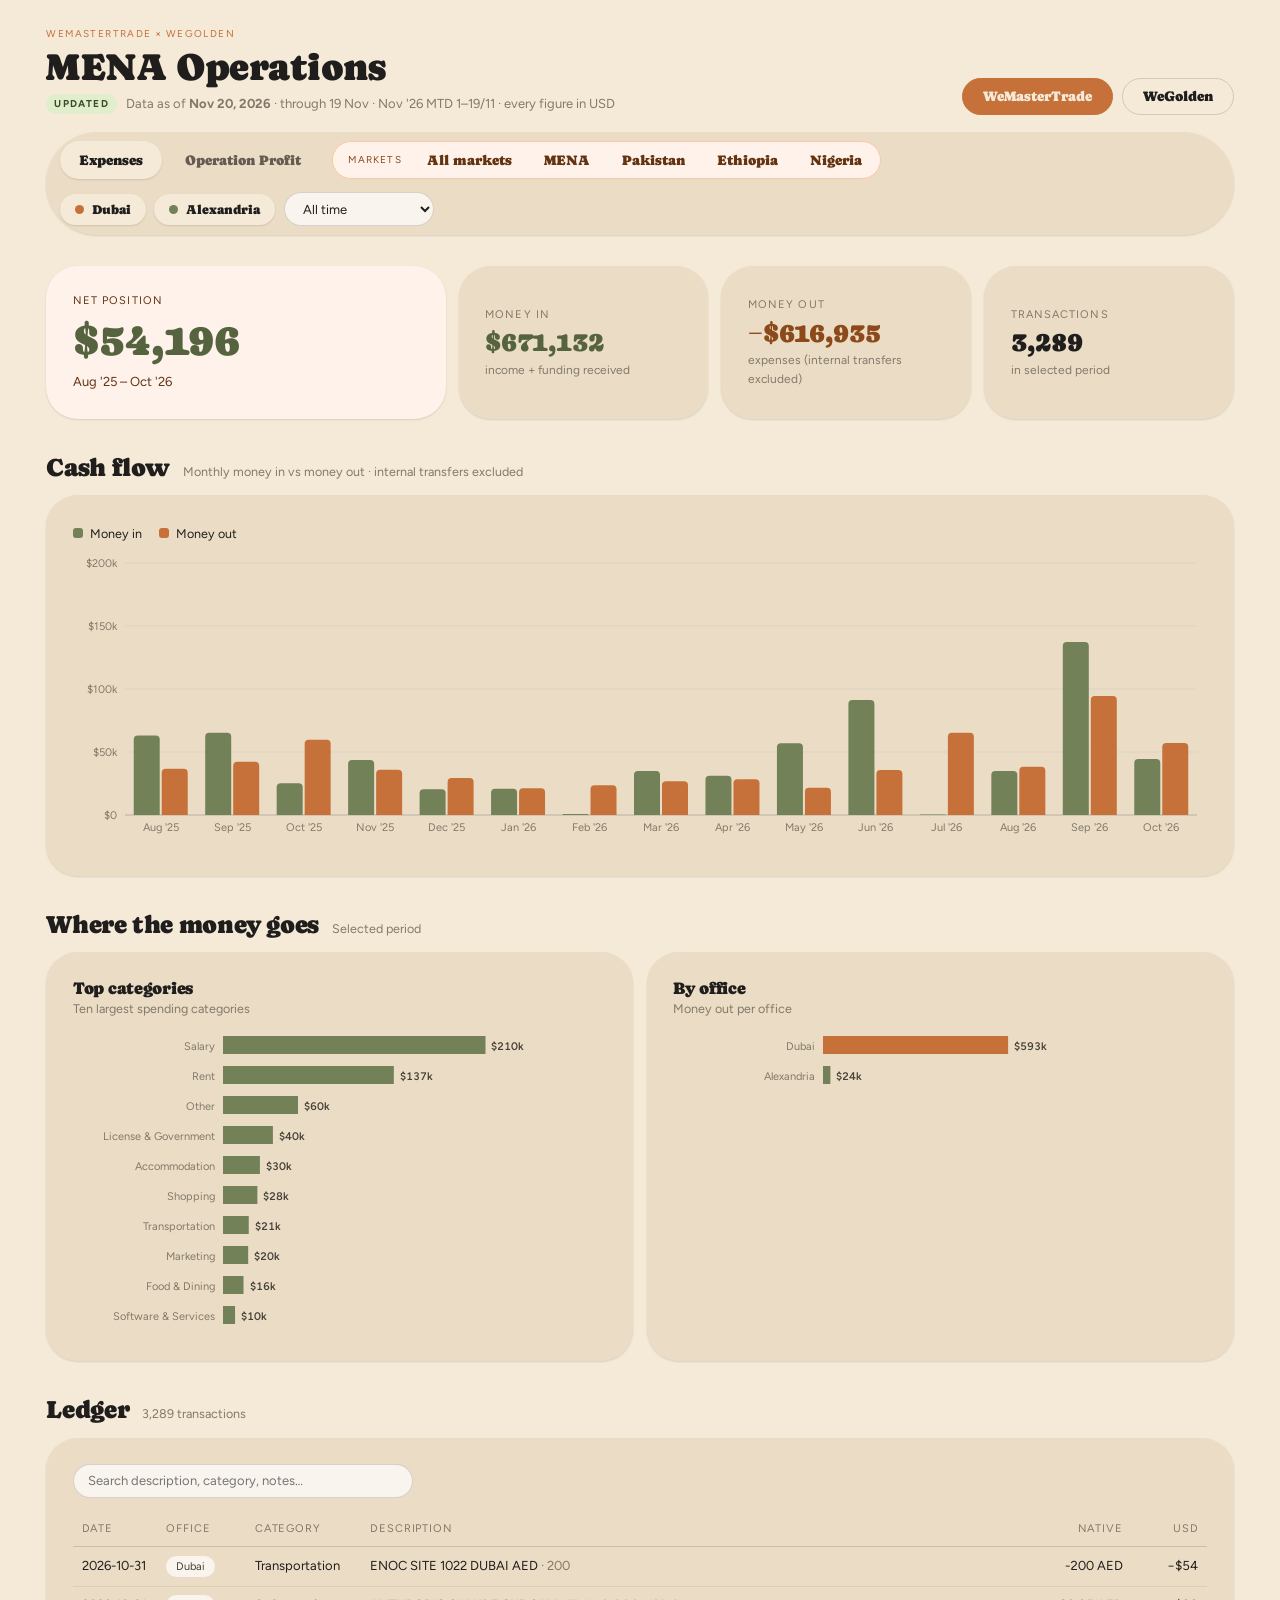
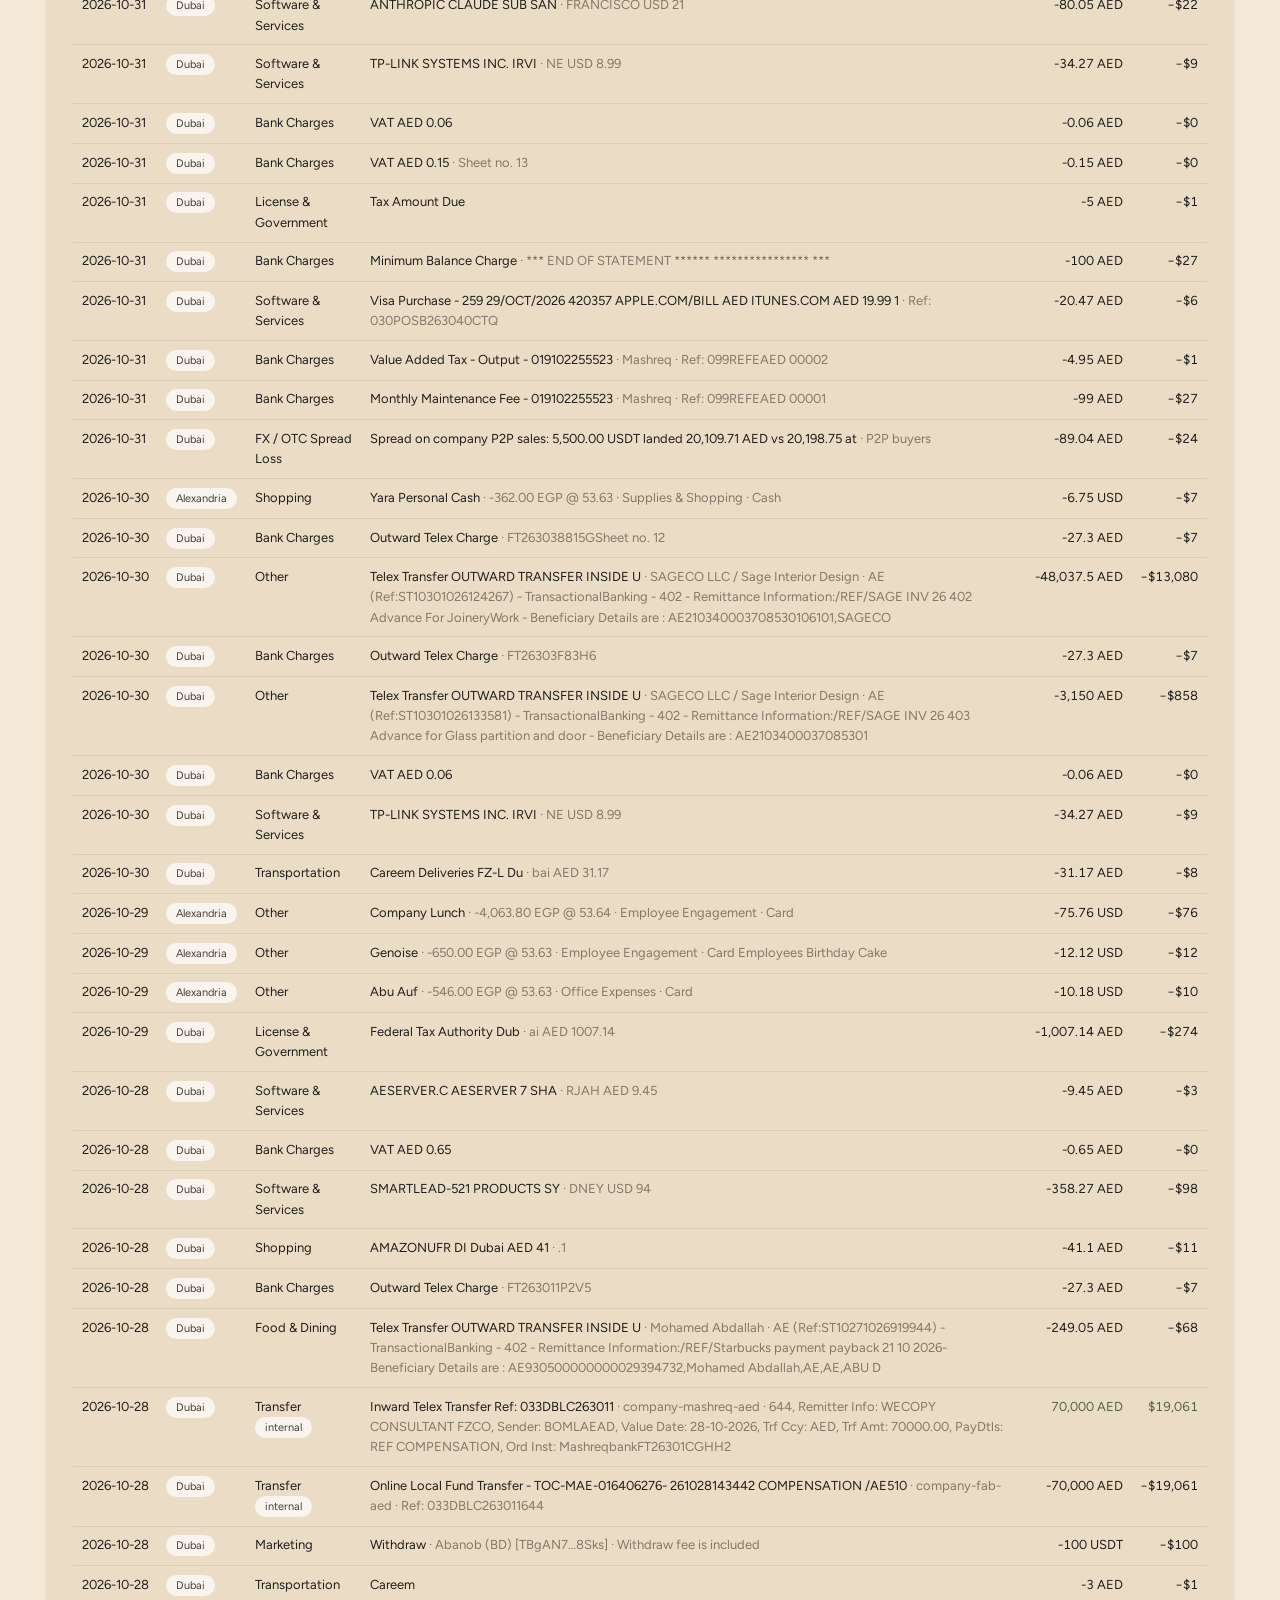
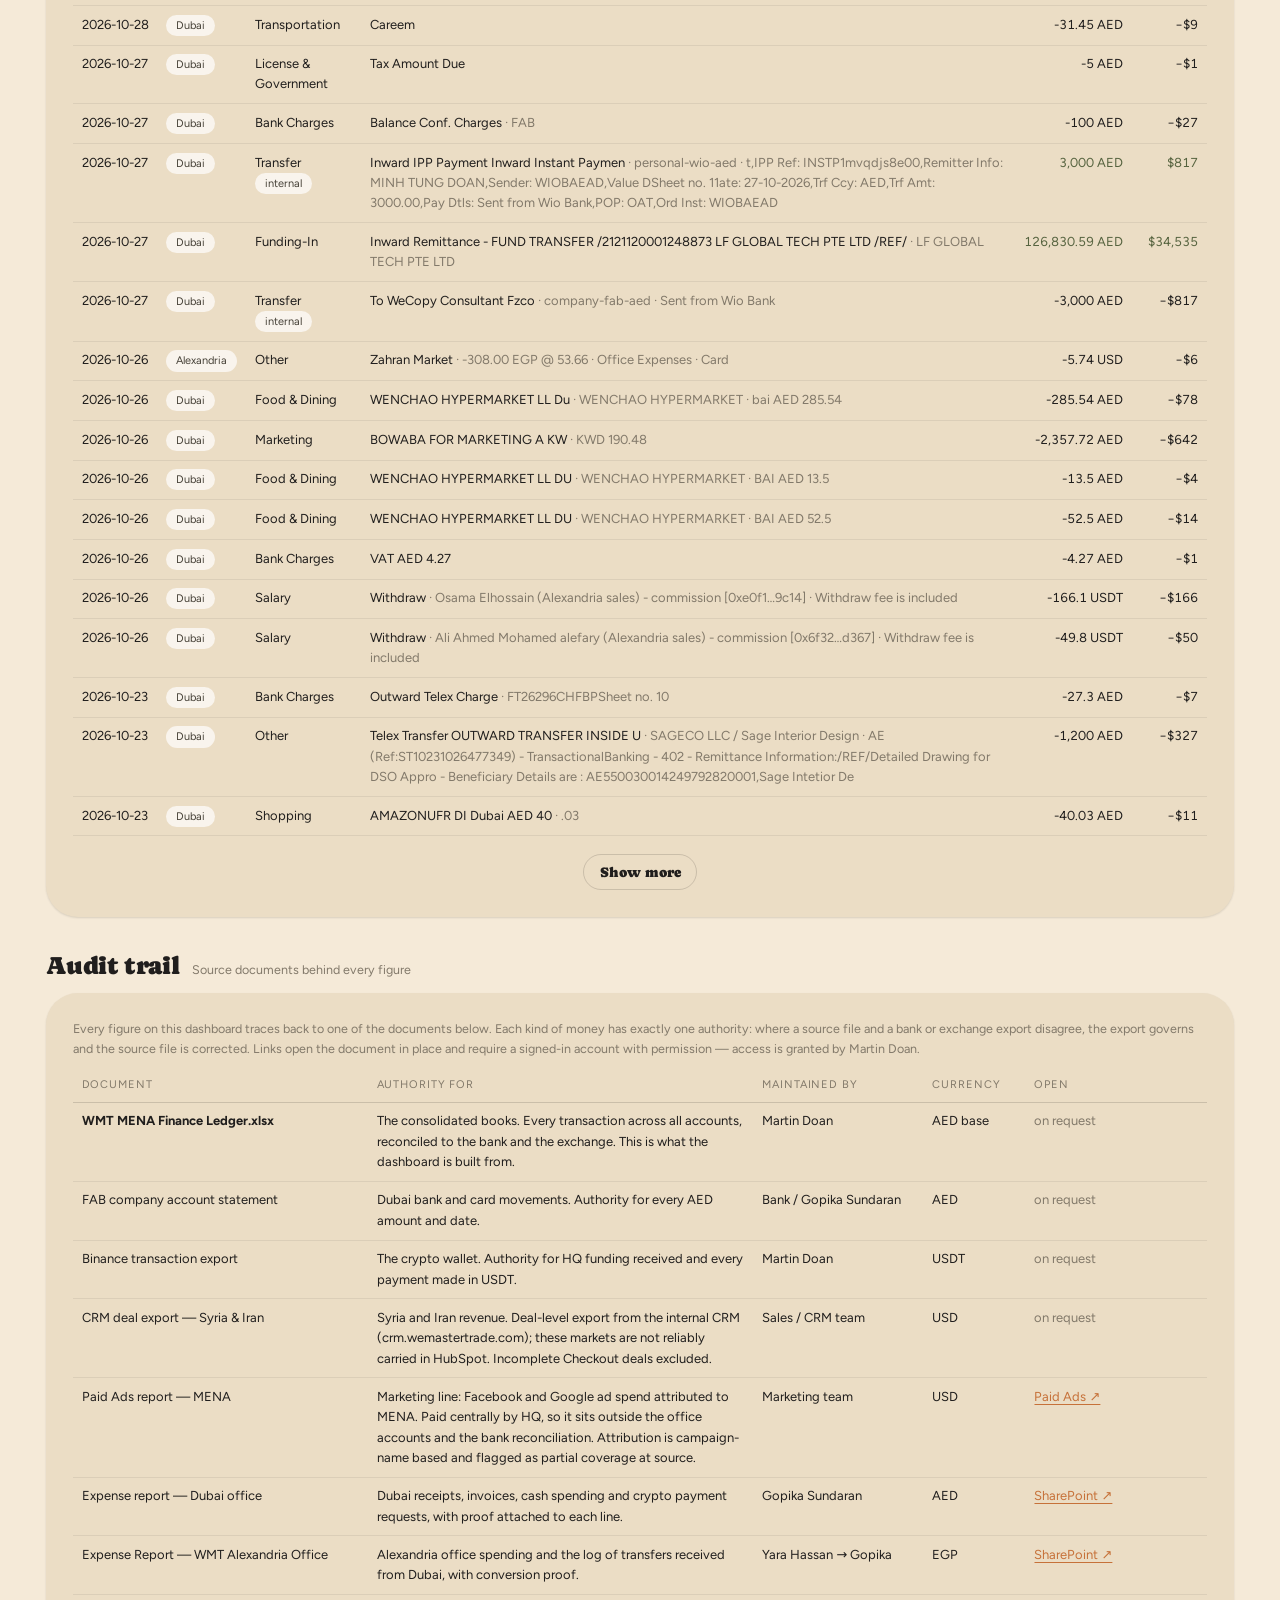
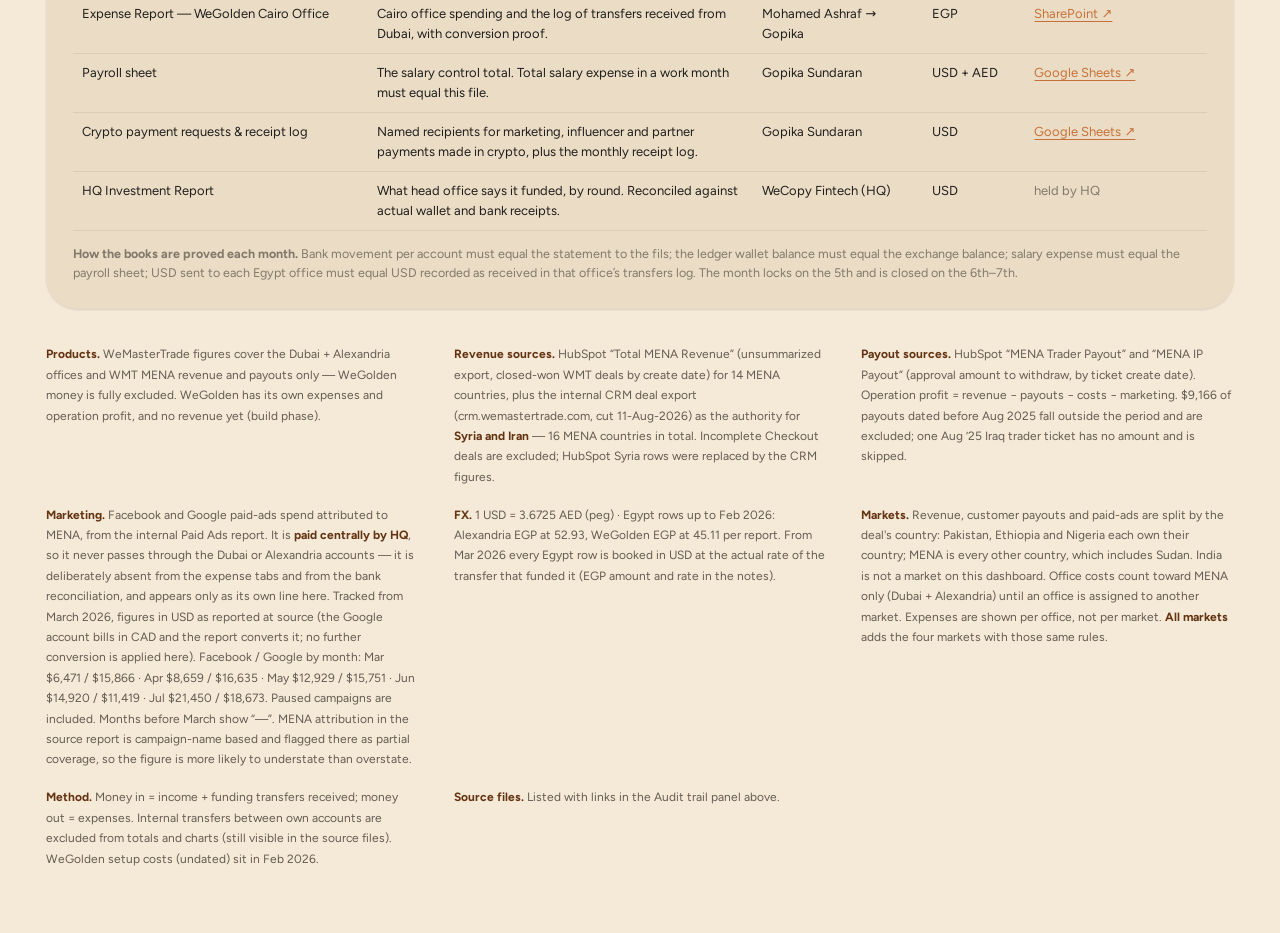
==== commit f4faf68d: "Draw charts at the container width and make phone tables readable SVG charts used a fixed 1100-wide " ====
--- a/index.html
+++ b/index.html
@@ -6,8 +6,8 @@
 <meta name="robots" content="noindex,nofollow">
 <title>WeMasterTrade · Expenses — MENA Dashboard</title>
 <link rel="preload" href="assets/fonts/figtree-latin.woff2" as="font" type="font/woff2" crossorigin>
-<link rel="stylesheet" href="assets/css/dashboard.css?v=2026-11-22-all">
-<script src="assets/js/loader.js?v=2026-11-22-all" defer></script>
+<link rel="stylesheet" href="assets/css/dashboard.css?v=2026-11-22-responsive">
+<script src="assets/js/loader.js?v=2026-11-22-responsive" defer></script>
 
 </head>
 <body>
@@ -82,7 +82,7 @@
   <div class="card full">
     <input type="search" id="q" placeholder="Search description, category, notes…">
     <div class="scroll" style="margin-top:var(--space-3)">
-      <table>
+      <table class="as-cards">
         <thead><tr><th>Date</th><th>Office</th><th>Category</th><th>Description</th><th style="text-align:right">Native</th><th style="text-align:right">USD</th></tr></thead>
         <tbody id="tbody"></tbody>
       </table>
@@ -157,7 +157,7 @@
   <div class="sec"><h2>Monthly P&amp;L</h2><span class="note" id="pnlNote">Operation profit = revenue − payouts − costs − marketing</span></div>
   <div class="card full">
     <div class="scroll">
-      <table>
+      <table class="as-cards">
         <thead><tr><th>Month</th><th style="text-align:right">Revenue</th><th style="text-align:right">Payouts</th><th style="text-align:right">Costs</th><th style="text-align:right" id="thMkt">Marketing</th><th style="text-align:right">Operation profit</th><th style="text-align:right">Margin</th></tr></thead>
         <tbody id="pTbody"></tbody>
       </table>
@@ -171,7 +171,7 @@
 <div class="card full" id="audit">
   <div class="note">Every figure on this dashboard traces back to one of the documents below. Each kind of money has exactly one authority: where a source file and a bank or exchange export disagree, the export governs and the source file is corrected. Links open the document in place and require a signed-in account with permission — access is granted by Martin Doan.</div>
   <div class="scroll">
-    <table>
+    <table class="audit">
       <thead><tr>
         <th style="width:26%">Document</th><th style="width:34%">Authority for</th>
         <th style="width:15%">Maintained by</th><th style="width:9%">Currency</th><th style="width:16%">Open</th>
--- a/assets/css/dashboard.css
+++ b/assets/css/dashboard.css
@@ -107,10 +107,11 @@
 
 /* ---------- kpis ---------- */
 .view{display:none}.view.on{display:block}
-.kpis{display:flex;flex-wrap:wrap;gap:var(--space-3);margin-top:var(--space-4)}
-.kpi{flex:1 1 150px;max-width:100%;background:var(--color-surface);border-radius:32px;
+.kpis{display:grid;grid-template-columns:1fr 1fr;gap:var(--space-3);margin-top:var(--space-4)}
+.kpi{min-width:0;background:var(--color-surface);border-radius:32px;
   box-shadow:var(--shadow-sm);padding:var(--space-4) var(--space-6);display:flex;flex-direction:column;
   justify-content:center}
+.kpi.hero{grid-column:1 / -1}
 .kpi .lbl{font-size:11px;letter-spacing:.1em;text-transform:uppercase;color:var(--color-neutral-600)}
 .kpi .val{font-family:var(--font-heading);font-size:clamp(21px,2.1vw,30px);line-height:1.1;
   margin-top:var(--space-1);white-space:nowrap}
@@ -141,6 +142,7 @@
 .legend i.open{background:repeating-linear-gradient(45deg, var(--in), var(--in) 2px, rgba(114,129,87,.25) 2px, rgba(114,129,87,.25) 5px)}
 
 /* ---------- charts ---------- */
+svg{display:block;max-width:100%;height:auto;touch-action:manipulation}
 svg text{font:11px var(--font-body);fill:var(--color-neutral-600)}
 svg .dl{fill:var(--color-neutral-800);font-weight:600;font-variant-numeric:tabular-nums}
 svg .gl{stroke:var(--grid);stroke-width:1}
@@ -163,15 +165,40 @@
 .pos{color:var(--color-accent-2-700)} .neg{color:var(--color-text)}
 tr.tot td{font-weight:700;border-top:2px solid var(--color-neutral-400)}
 .more{margin-top:var(--space-4);text-align:center}
-.scroll{overflow-x:auto}
+.scroll{overflow-x:auto;max-width:100%;-webkit-overflow-scrolling:touch}
 .scroll table{min-width:820px}
+#audit table{min-width:720px}
+#audit th:first-child,#audit td:first-child{position:sticky;left:0;background:var(--color-surface);z-index:1}
 #tbody td:first-child,#pTbody td:first-child{white-space:nowrap}
+@media(max-width:980px){
+  .scroll:has(table.as-cards){overflow-x:auto;max-width:100%}
+  table.as-cards{display:block;width:100%;min-width:0;max-width:100%}
+  table.as-cards thead{position:absolute;width:1px;height:1px;overflow:hidden;clip:rect(0 0 0 0)}
+  table.as-cards tbody{display:block;max-width:100%}
+  table.as-cards tr{display:block;max-width:100%;box-sizing:border-box;margin:0 0 10px;padding:8px 12px;border:1px solid var(--color-divider);border-radius:16px;background:var(--color-neutral-100)}
+  table.as-cards tr.tot{background:var(--color-accent-100)}
+  table.as-cards tr.open{background:var(--color-accent-100);box-shadow:inset 3px 0 0 var(--color-accent)}
+  table.as-cards td{display:grid;grid-template-columns:minmax(88px,42%) minmax(0,1fr);column-gap:12px;align-items:baseline;width:100%;box-sizing:border-box;max-width:100%;border:0;padding:3px 0;white-space:normal;overflow-wrap:break-word}
+  table.as-cards td::before{content:attr(data-label);justify-self:start;text-align:left;color:var(--color-neutral-600);font-size:11px;letter-spacing:.06em;text-transform:uppercase}
+  table.as-cards td.num{text-align:right;justify-items:end}
+  table.as-cards tr:hover{background:var(--color-neutral-100)}
+  table.as-cards tr.open:hover,table.as-cards tr.tot:hover{background:var(--color-accent-100)}
+}
 
 /* ---------- notes ---------- */
 footer{margin-top:var(--space-8);display:grid;gap:var(--space-4) var(--space-8);
   grid-template-columns:repeat(auto-fit,minmax(300px,1fr));font-size:12px;line-height:1.7;
   color:var(--color-neutral-700)}
 footer b{color:var(--color-accent-800)}
+@media(min-width:1100px){
+  #view-exp .kpis,#view-rev .kpis{grid-template-columns:1.6fr 1fr 1fr 1fr}
+  #view-exp .kpi.hero,#view-rev .kpi.hero{grid-column:auto}
+  #view-prof .kpis{grid-template-columns:1.7fr 1fr 1fr 1fr 1fr}
+  #view-prof .kpi.hero{grid-column:auto}
+}
+@media(max-width:1099px){
+  #view-exp .kpi.hero,#view-rev .kpi.hero{grid-column:auto}
+}
 @media(max-width:760px){
   header{position:static}
   h1{font-size:30px}
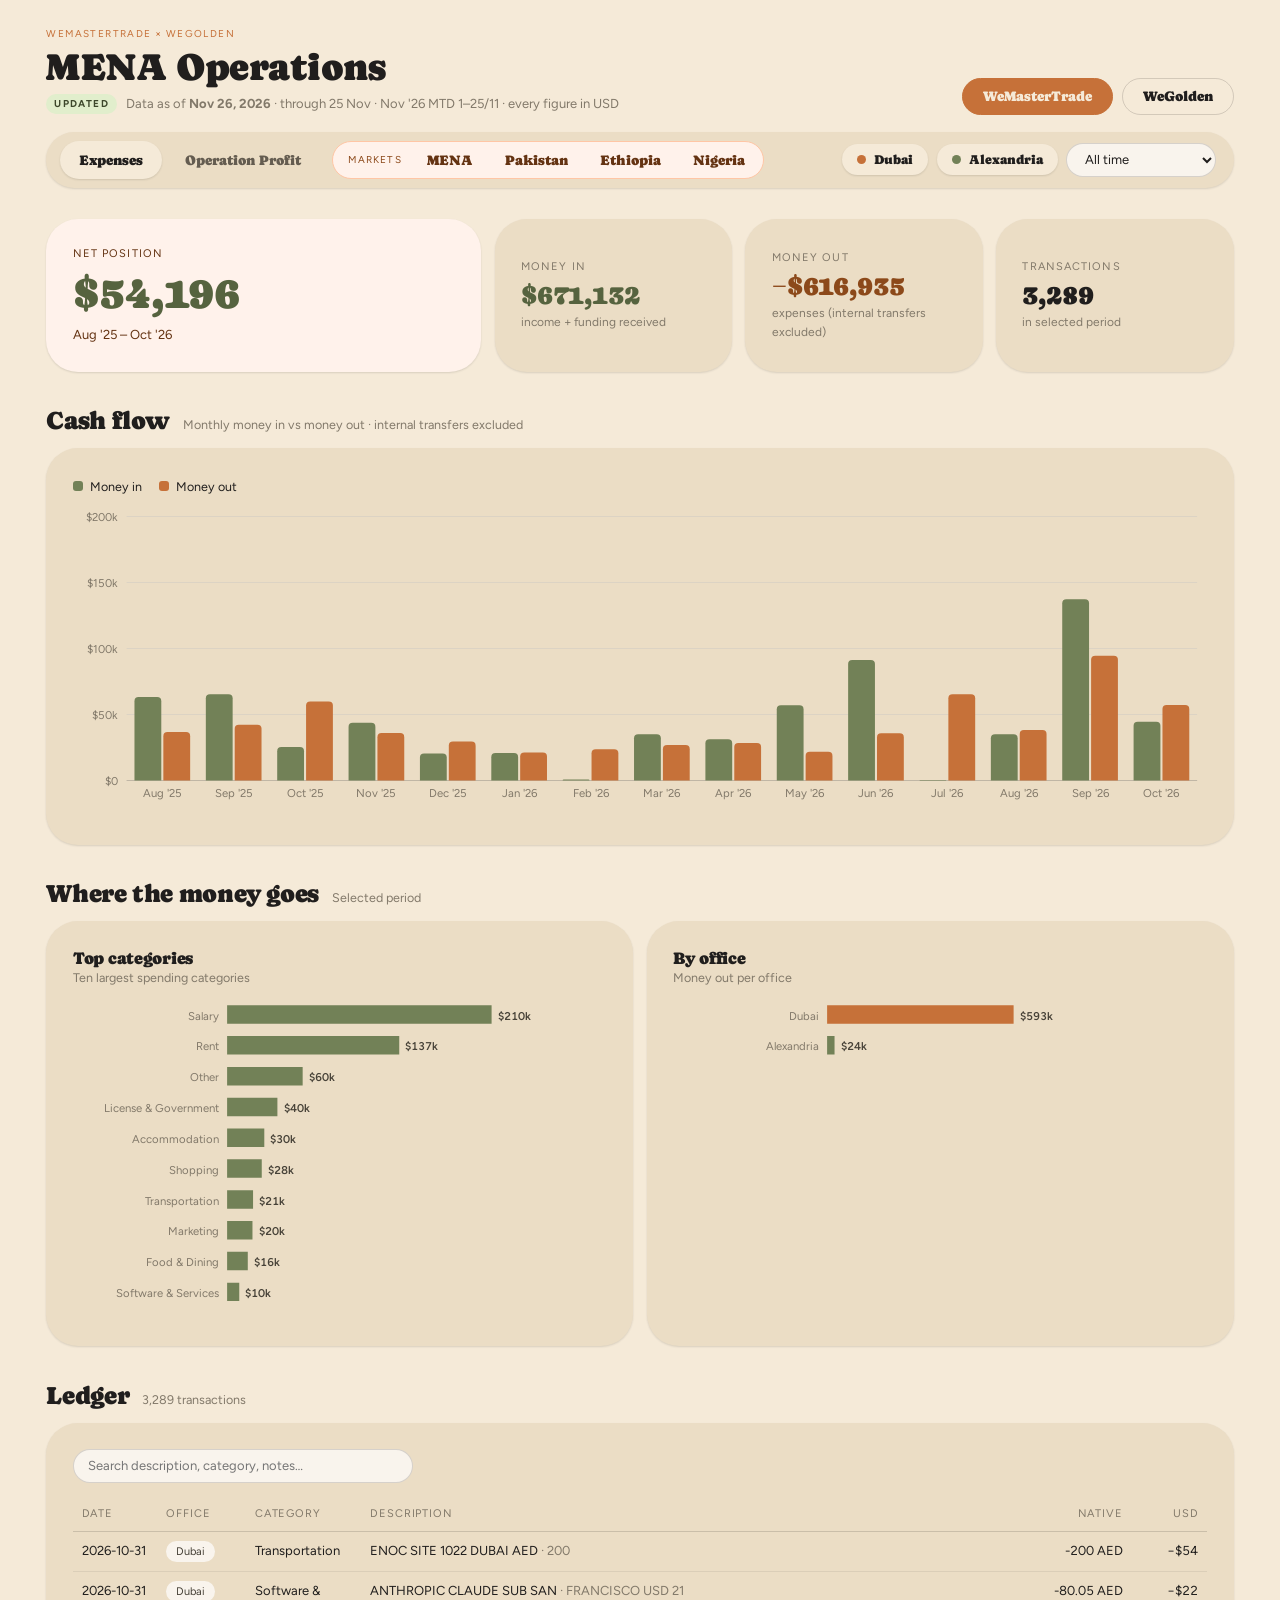
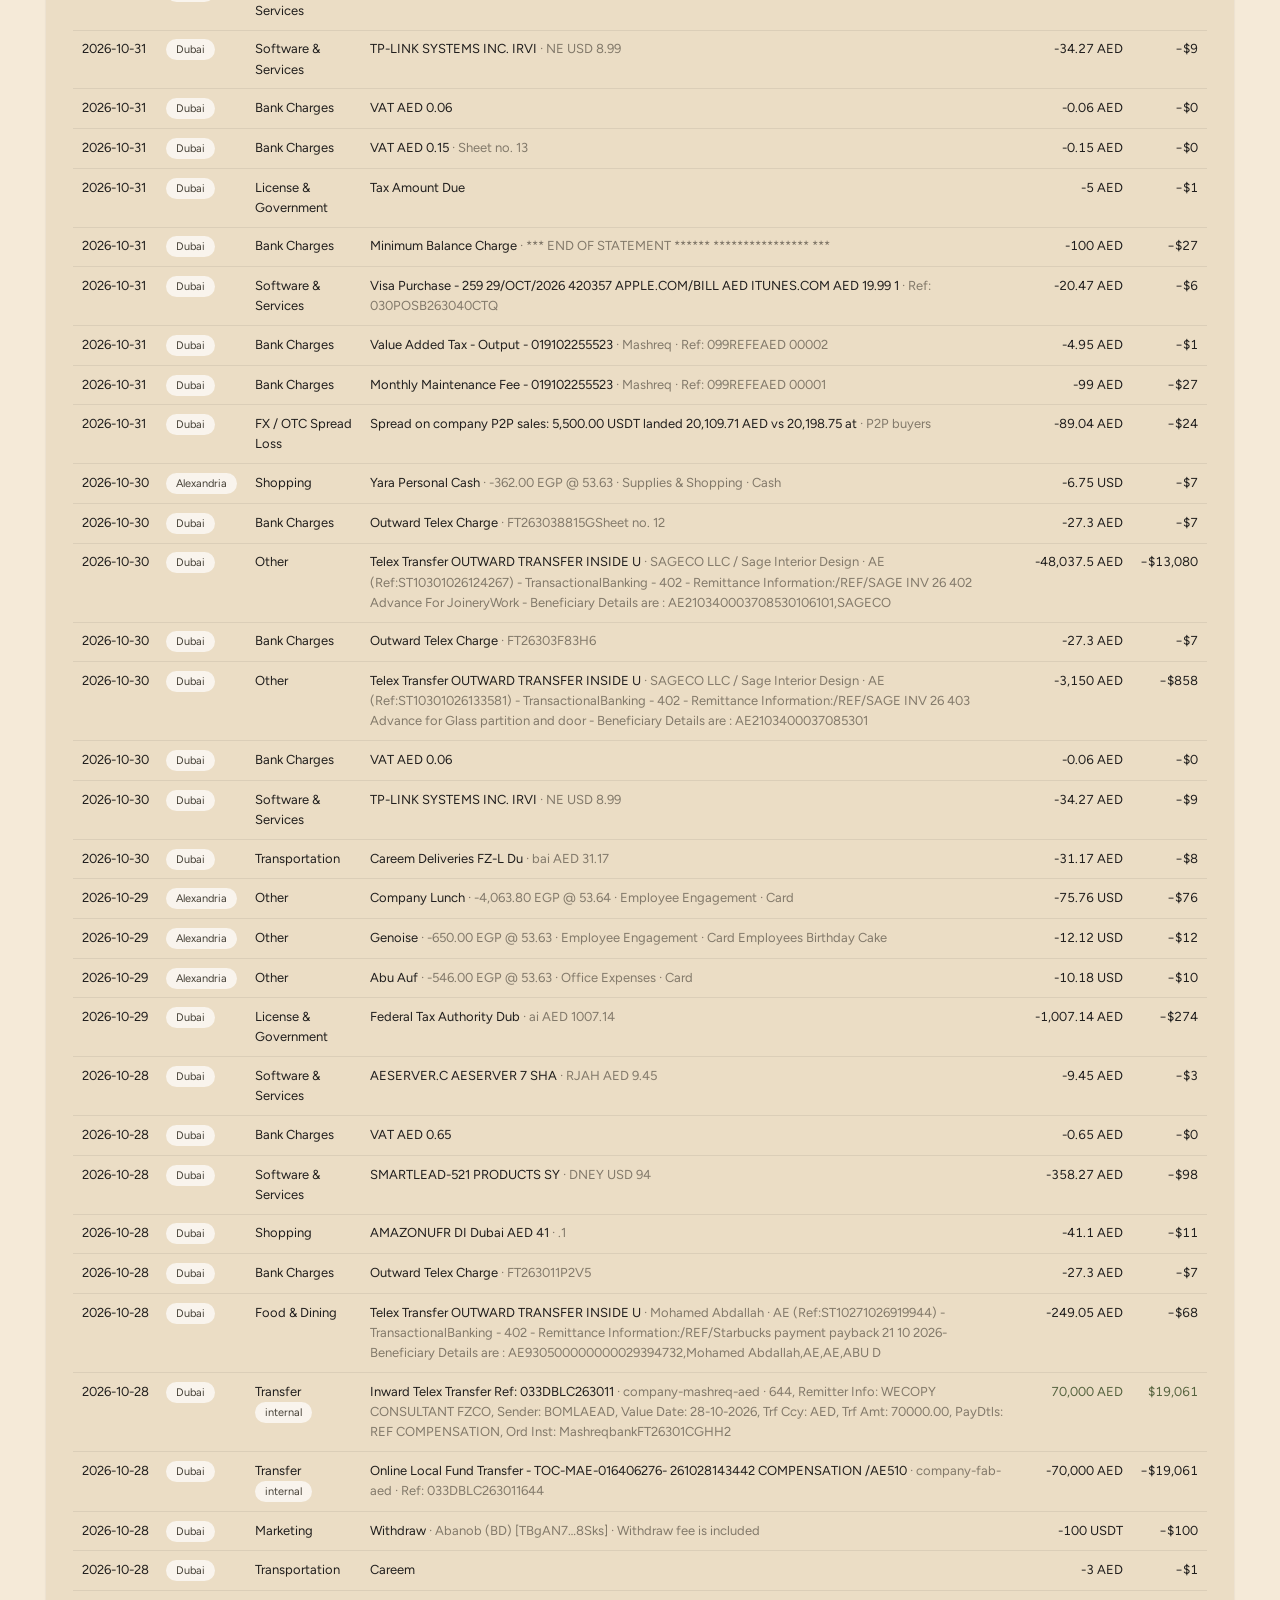
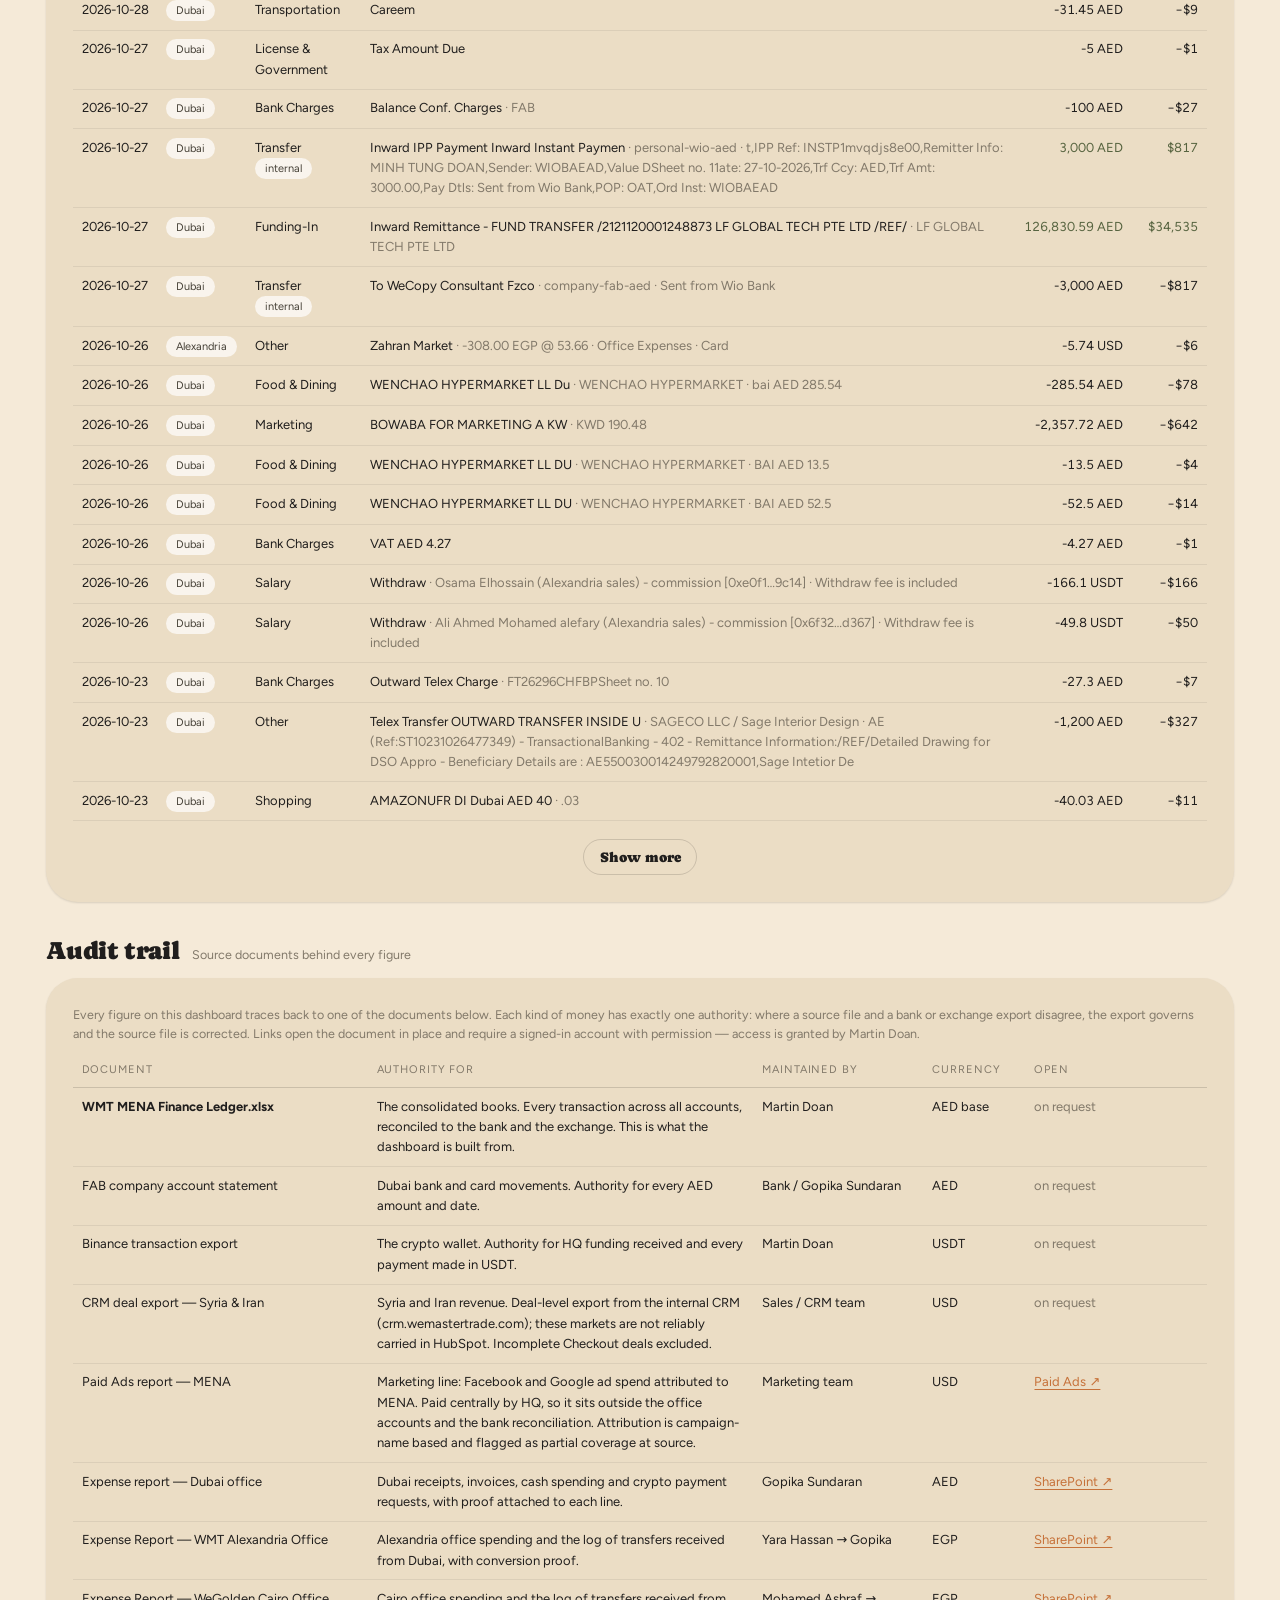
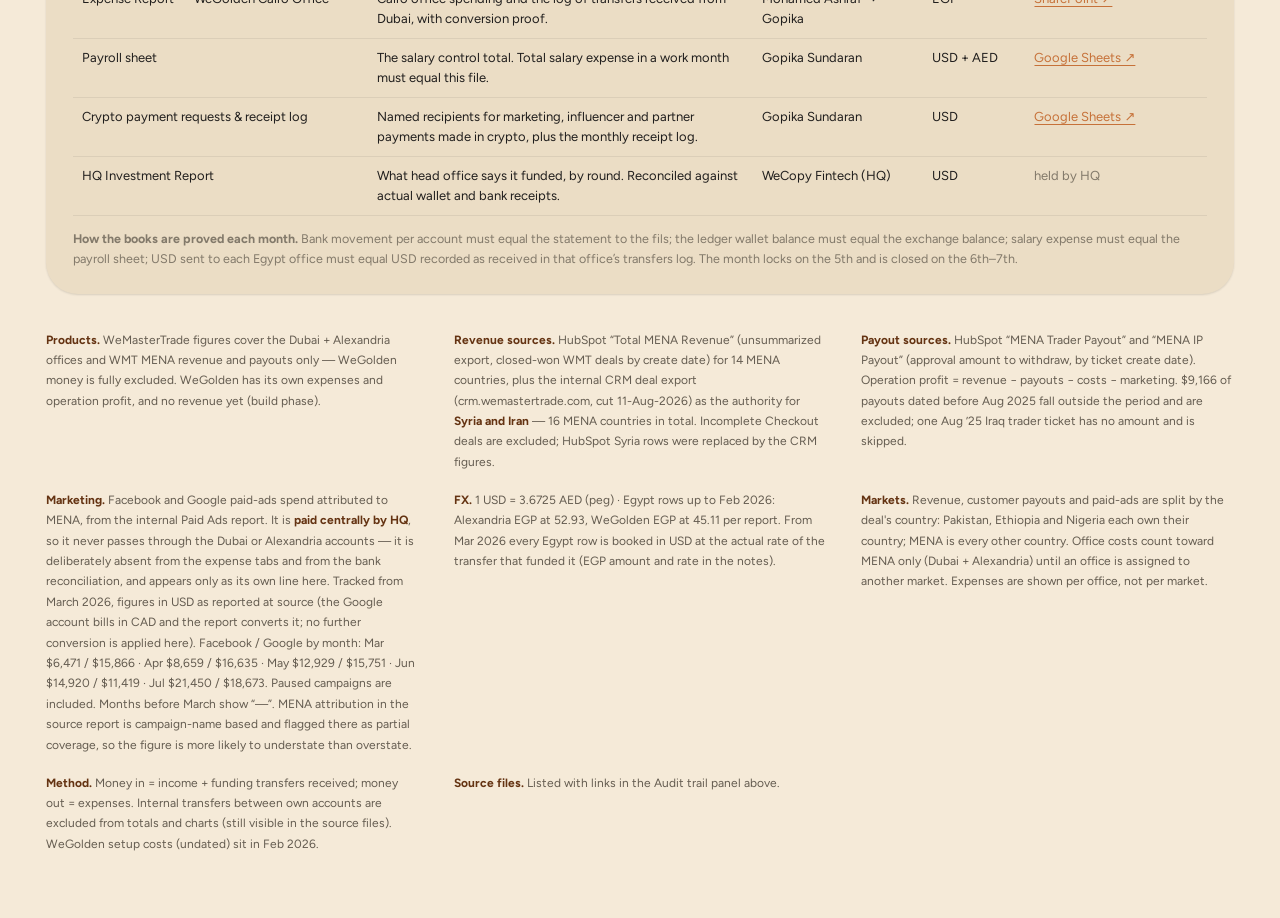
==== commit 6cd7b9e5: "Merge 119110fcdb00af74ef4e99895ceab9cea5e76ce9 into 92e00a1aee7360a02c0875654a739a3a03e2931b" ====
--- a/index.html
+++ b/index.html
@@ -6,8 +6,8 @@
 <meta name="robots" content="noindex,nofollow">
 <title>WeMasterTrade · Expenses — MENA Dashboard</title>
 <link rel="preload" href="assets/fonts/figtree-latin.woff2" as="font" type="font/woff2" crossorigin>
-<link rel="stylesheet" href="assets/css/dashboard.css?v=2026-11-22-responsive">
-<script src="assets/js/loader.js?v=2026-11-22-responsive" defer></script>
+<link rel="stylesheet" href="assets/css/dashboard.css?v=2026-11-22-mtd">
+<script src="assets/js/loader.js?v=2026-11-22-mtd" defer></script>
 
 </head>
 <body>
@@ -82,7 +82,7 @@
   <div class="card full">
     <input type="search" id="q" placeholder="Search description, category, notes…">
     <div class="scroll" style="margin-top:var(--space-3)">
-      <table class="as-cards">
+      <table>
         <thead><tr><th>Date</th><th>Office</th><th>Category</th><th>Description</th><th style="text-align:right">Native</th><th style="text-align:right">USD</th></tr></thead>
         <tbody id="tbody"></tbody>
       </table>
@@ -157,7 +157,7 @@
   <div class="sec"><h2>Monthly P&amp;L</h2><span class="note" id="pnlNote">Operation profit = revenue − payouts − costs − marketing</span></div>
   <div class="card full">
     <div class="scroll">
-      <table class="as-cards">
+      <table>
         <thead><tr><th>Month</th><th style="text-align:right">Revenue</th><th style="text-align:right">Payouts</th><th style="text-align:right">Costs</th><th style="text-align:right" id="thMkt">Marketing</th><th style="text-align:right">Operation profit</th><th style="text-align:right">Margin</th></tr></thead>
         <tbody id="pTbody"></tbody>
       </table>
@@ -171,7 +171,7 @@
 <div class="card full" id="audit">
   <div class="note">Every figure on this dashboard traces back to one of the documents below. Each kind of money has exactly one authority: where a source file and a bank or exchange export disagree, the export governs and the source file is corrected. Links open the document in place and require a signed-in account with permission — access is granted by Martin Doan.</div>
   <div class="scroll">
-    <table class="audit">
+    <table>
       <thead><tr>
         <th style="width:26%">Document</th><th style="width:34%">Authority for</th>
         <th style="width:15%">Maintained by</th><th style="width:9%">Currency</th><th style="width:16%">Open</th>
@@ -202,7 +202,7 @@
   <div><b>Payout sources.</b> HubSpot “MENA Trader Payout” and “MENA IP Payout” (approval amount to withdraw, by ticket create date). Operation profit = revenue − payouts − costs − marketing. $9,166 of payouts dated before Aug 2025 fall outside the period and are excluded; one Aug ’25 Iraq trader ticket has no amount and is skipped.</div>
   <div><b>Marketing.</b> Facebook and Google paid-ads spend attributed to MENA, from the internal Paid Ads report. It is <b>paid centrally by HQ</b>, so it never passes through the Dubai or Alexandria accounts — it is deliberately absent from the expense tabs and from the bank reconciliation, and appears only as its own line here. Tracked from March 2026, figures in USD as reported at source (the Google account bills in CAD and the report converts it; no further conversion is applied here). Facebook / Google by month: Mar $6,471 / $15,866 · Apr $8,659 / $16,635 · May $12,929 / $15,751 · Jun $14,920 / $11,419 · Jul $21,450 / $18,673. Paused campaigns are included. Months before March show “—”. MENA attribution in the source report is campaign-name based and flagged there as partial coverage, so the figure is more likely to understate than overstate.</div>
   <div><b>FX.</b> 1 USD = 3.6725 AED (peg) · Egypt rows up to Feb 2026: Alexandria EGP at 52.93, WeGolden EGP at 45.11 per report. From Mar 2026 every Egypt row is booked in USD at the actual rate of the transfer that funded it (EGP amount and rate in the notes).</div>
-  <div><b>Markets.</b> Revenue, customer payouts and paid-ads are split by the deal's country: Pakistan, Ethiopia and Nigeria each own their country; MENA is every other country, which includes Sudan. India is not a market on this dashboard. Office costs count toward MENA only (Dubai + Alexandria) until an office is assigned to another market. Expenses are shown per office, not per market. <b>All markets</b> adds the four markets with those same rules.</div>
+  <div><b>Markets.</b> Revenue, customer payouts and paid-ads are split by the deal's country: Pakistan, Ethiopia and Nigeria each own their country; MENA is every other country. Office costs count toward MENA only (Dubai + Alexandria) until an office is assigned to another market. Expenses are shown per office, not per market.</div>
   <div><b>Method.</b> Money in = income + funding transfers received; money out = expenses. Internal transfers between own accounts are excluded from totals and charts (still visible in the source files). WeGolden setup costs (undated) sit in Feb 2026.</div>
   <div><b>Source files.</b> Listed with links in the Audit trail panel above.</div>
 </footer>
--- a/assets/css/dashboard.css
+++ b/assets/css/dashboard.css
@@ -107,11 +107,10 @@
 
 /* ---------- kpis ---------- */
 .view{display:none}.view.on{display:block}
-.kpis{display:grid;grid-template-columns:1fr 1fr;gap:var(--space-3);margin-top:var(--space-4)}
-.kpi{min-width:0;background:var(--color-surface);border-radius:32px;
+.kpis{display:flex;flex-wrap:wrap;gap:var(--space-3);margin-top:var(--space-4)}
+.kpi{flex:1 1 150px;max-width:100%;background:var(--color-surface);border-radius:32px;
   box-shadow:var(--shadow-sm);padding:var(--space-4) var(--space-6);display:flex;flex-direction:column;
   justify-content:center}
-.kpi.hero{grid-column:1 / -1}
 .kpi .lbl{font-size:11px;letter-spacing:.1em;text-transform:uppercase;color:var(--color-neutral-600)}
 .kpi .val{font-family:var(--font-heading);font-size:clamp(21px,2.1vw,30px);line-height:1.1;
   margin-top:var(--space-1);white-space:nowrap}
@@ -142,7 +141,6 @@
 .legend i.open{background:repeating-linear-gradient(45deg, var(--in), var(--in) 2px, rgba(114,129,87,.25) 2px, rgba(114,129,87,.25) 5px)}
 
 /* ---------- charts ---------- */
-svg{display:block;max-width:100%;height:auto;touch-action:manipulation}
 svg text{font:11px var(--font-body);fill:var(--color-neutral-600)}
 svg .dl{fill:var(--color-neutral-800);font-weight:600;font-variant-numeric:tabular-nums}
 svg .gl{stroke:var(--grid);stroke-width:1}
@@ -165,40 +163,15 @@
 .pos{color:var(--color-accent-2-700)} .neg{color:var(--color-text)}
 tr.tot td{font-weight:700;border-top:2px solid var(--color-neutral-400)}
 .more{margin-top:var(--space-4);text-align:center}
-.scroll{overflow-x:auto;max-width:100%;-webkit-overflow-scrolling:touch}
+.scroll{overflow-x:auto}
 .scroll table{min-width:820px}
-#audit table{min-width:720px}
-#audit th:first-child,#audit td:first-child{position:sticky;left:0;background:var(--color-surface);z-index:1}
 #tbody td:first-child,#pTbody td:first-child{white-space:nowrap}
-@media(max-width:980px){
-  .scroll:has(table.as-cards){overflow-x:auto;max-width:100%}
-  table.as-cards{display:block;width:100%;min-width:0;max-width:100%}
-  table.as-cards thead{position:absolute;width:1px;height:1px;overflow:hidden;clip:rect(0 0 0 0)}
-  table.as-cards tbody{display:block;max-width:100%}
-  table.as-cards tr{display:block;max-width:100%;box-sizing:border-box;margin:0 0 10px;padding:8px 12px;border:1px solid var(--color-divider);border-radius:16px;background:var(--color-neutral-100)}
-  table.as-cards tr.tot{background:var(--color-accent-100)}
-  table.as-cards tr.open{background:var(--color-accent-100);box-shadow:inset 3px 0 0 var(--color-accent)}
-  table.as-cards td{display:grid;grid-template-columns:minmax(88px,42%) minmax(0,1fr);column-gap:12px;align-items:baseline;width:100%;box-sizing:border-box;max-width:100%;border:0;padding:3px 0;white-space:normal;overflow-wrap:break-word}
-  table.as-cards td::before{content:attr(data-label);justify-self:start;text-align:left;color:var(--color-neutral-600);font-size:11px;letter-spacing:.06em;text-transform:uppercase}
-  table.as-cards td.num{text-align:right;justify-items:end}
-  table.as-cards tr:hover{background:var(--color-neutral-100)}
-  table.as-cards tr.open:hover,table.as-cards tr.tot:hover{background:var(--color-accent-100)}
-}
 
 /* ---------- notes ---------- */
 footer{margin-top:var(--space-8);display:grid;gap:var(--space-4) var(--space-8);
   grid-template-columns:repeat(auto-fit,minmax(300px,1fr));font-size:12px;line-height:1.7;
   color:var(--color-neutral-700)}
 footer b{color:var(--color-accent-800)}
-@media(min-width:1100px){
-  #view-exp .kpis,#view-rev .kpis{grid-template-columns:1.6fr 1fr 1fr 1fr}
-  #view-exp .kpi.hero,#view-rev .kpi.hero{grid-column:auto}
-  #view-prof .kpis{grid-template-columns:1.7fr 1fr 1fr 1fr 1fr}
-  #view-prof .kpi.hero{grid-column:auto}
-}
-@media(max-width:1099px){
-  #view-exp .kpi.hero,#view-rev .kpi.hero{grid-column:auto}
-}
 @media(max-width:760px){
   header{position:static}
   h1{font-size:30px}
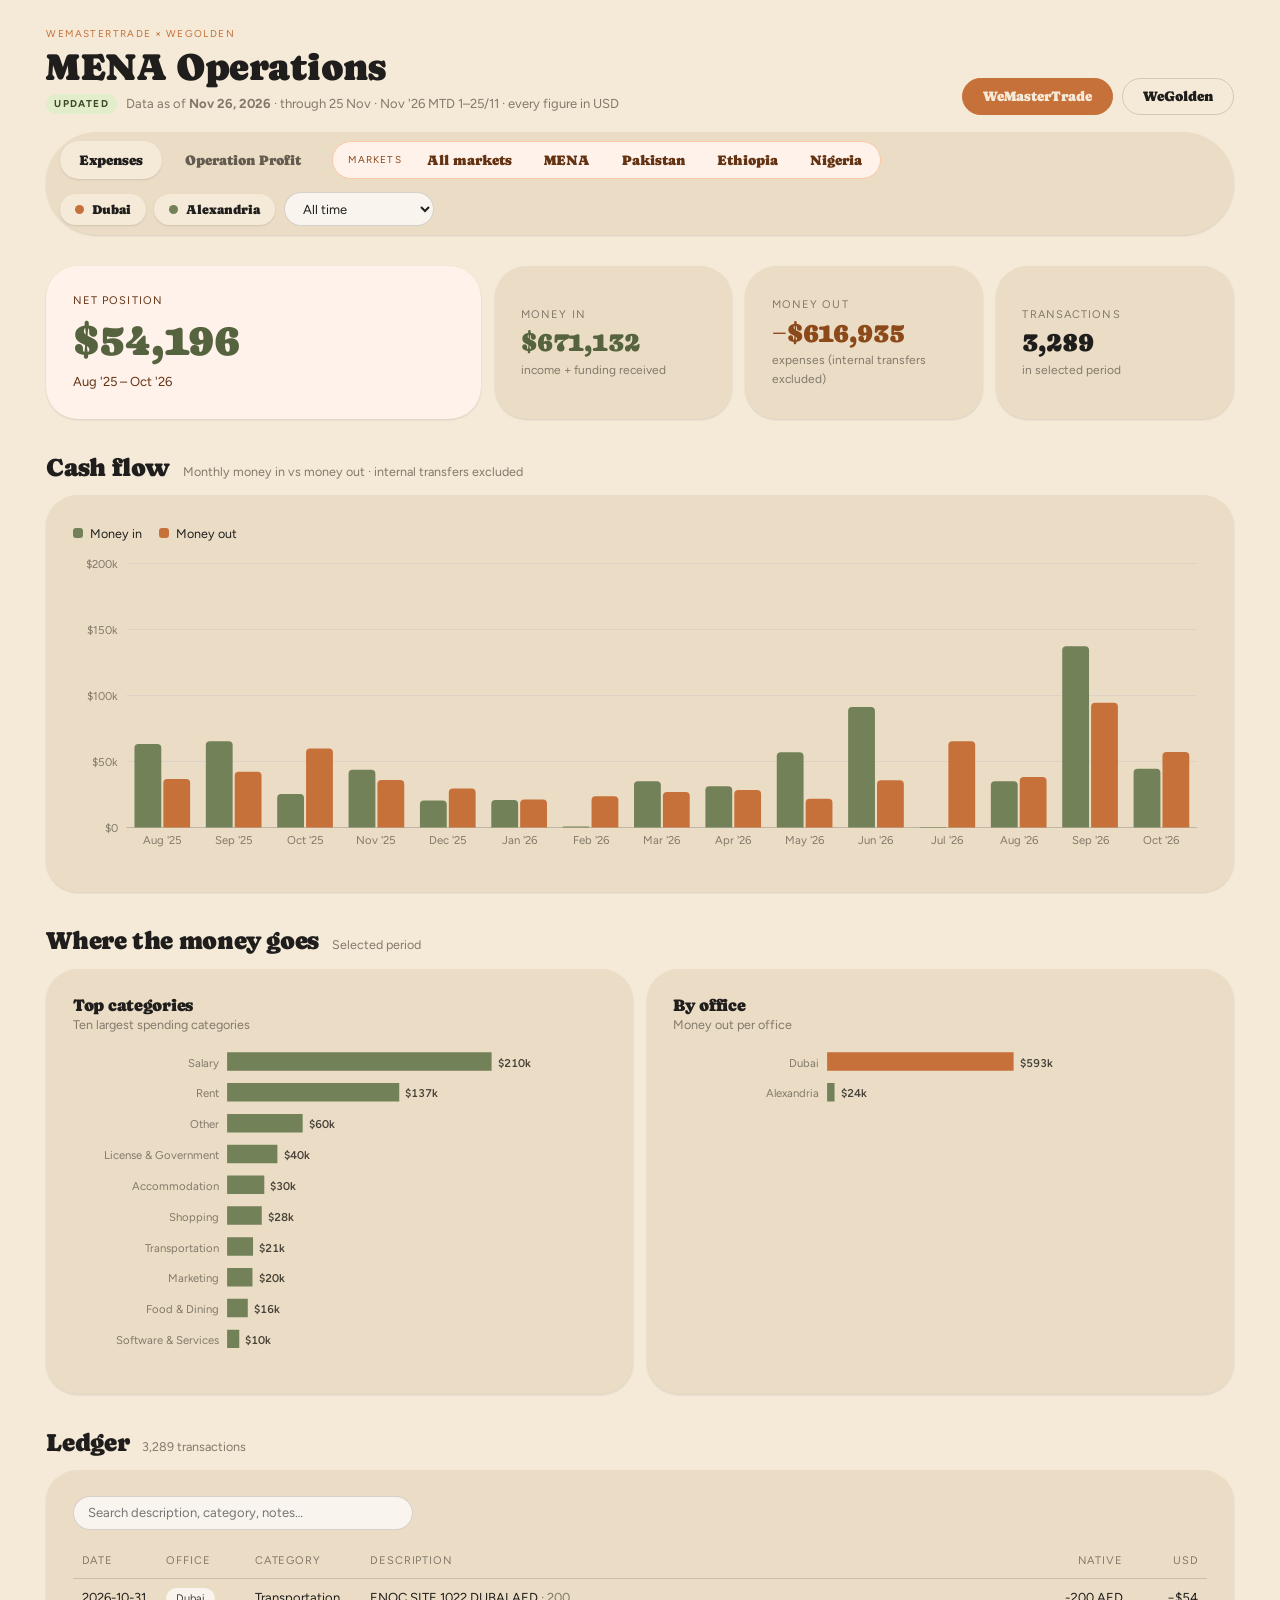
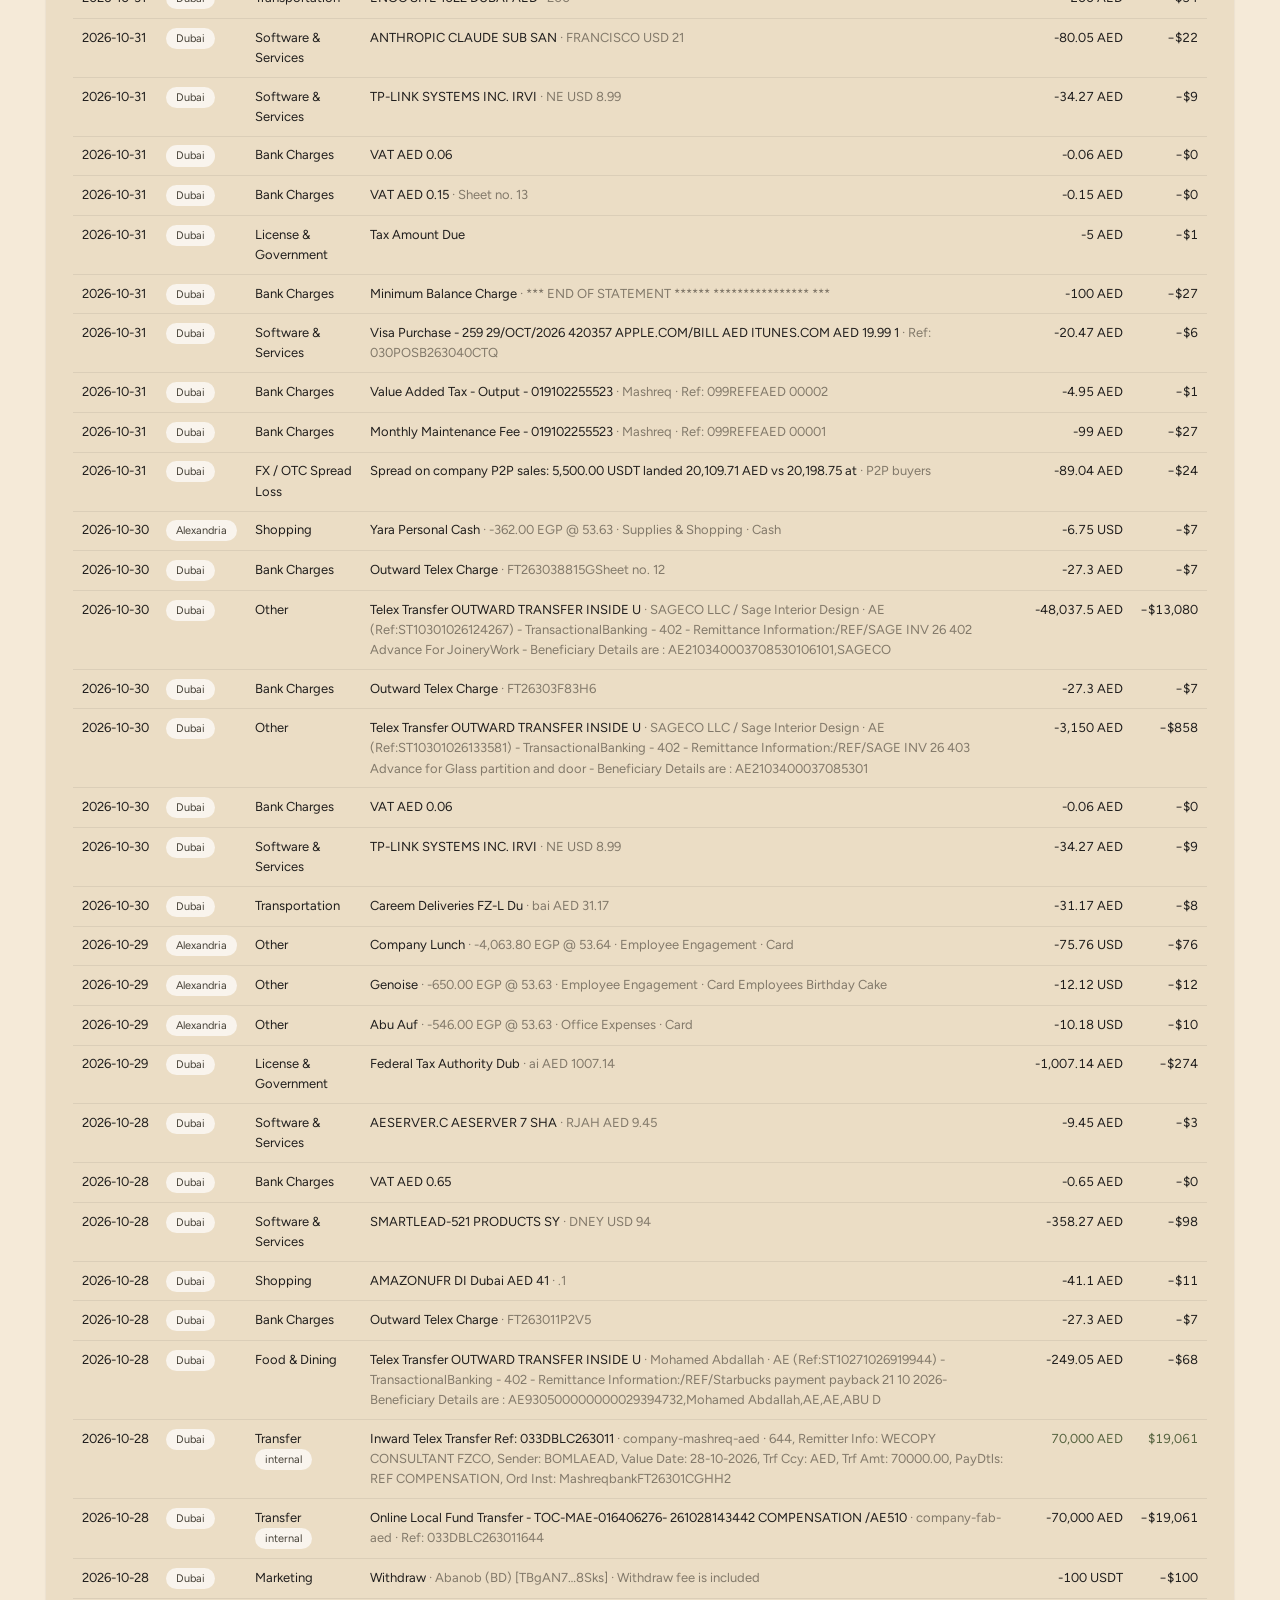
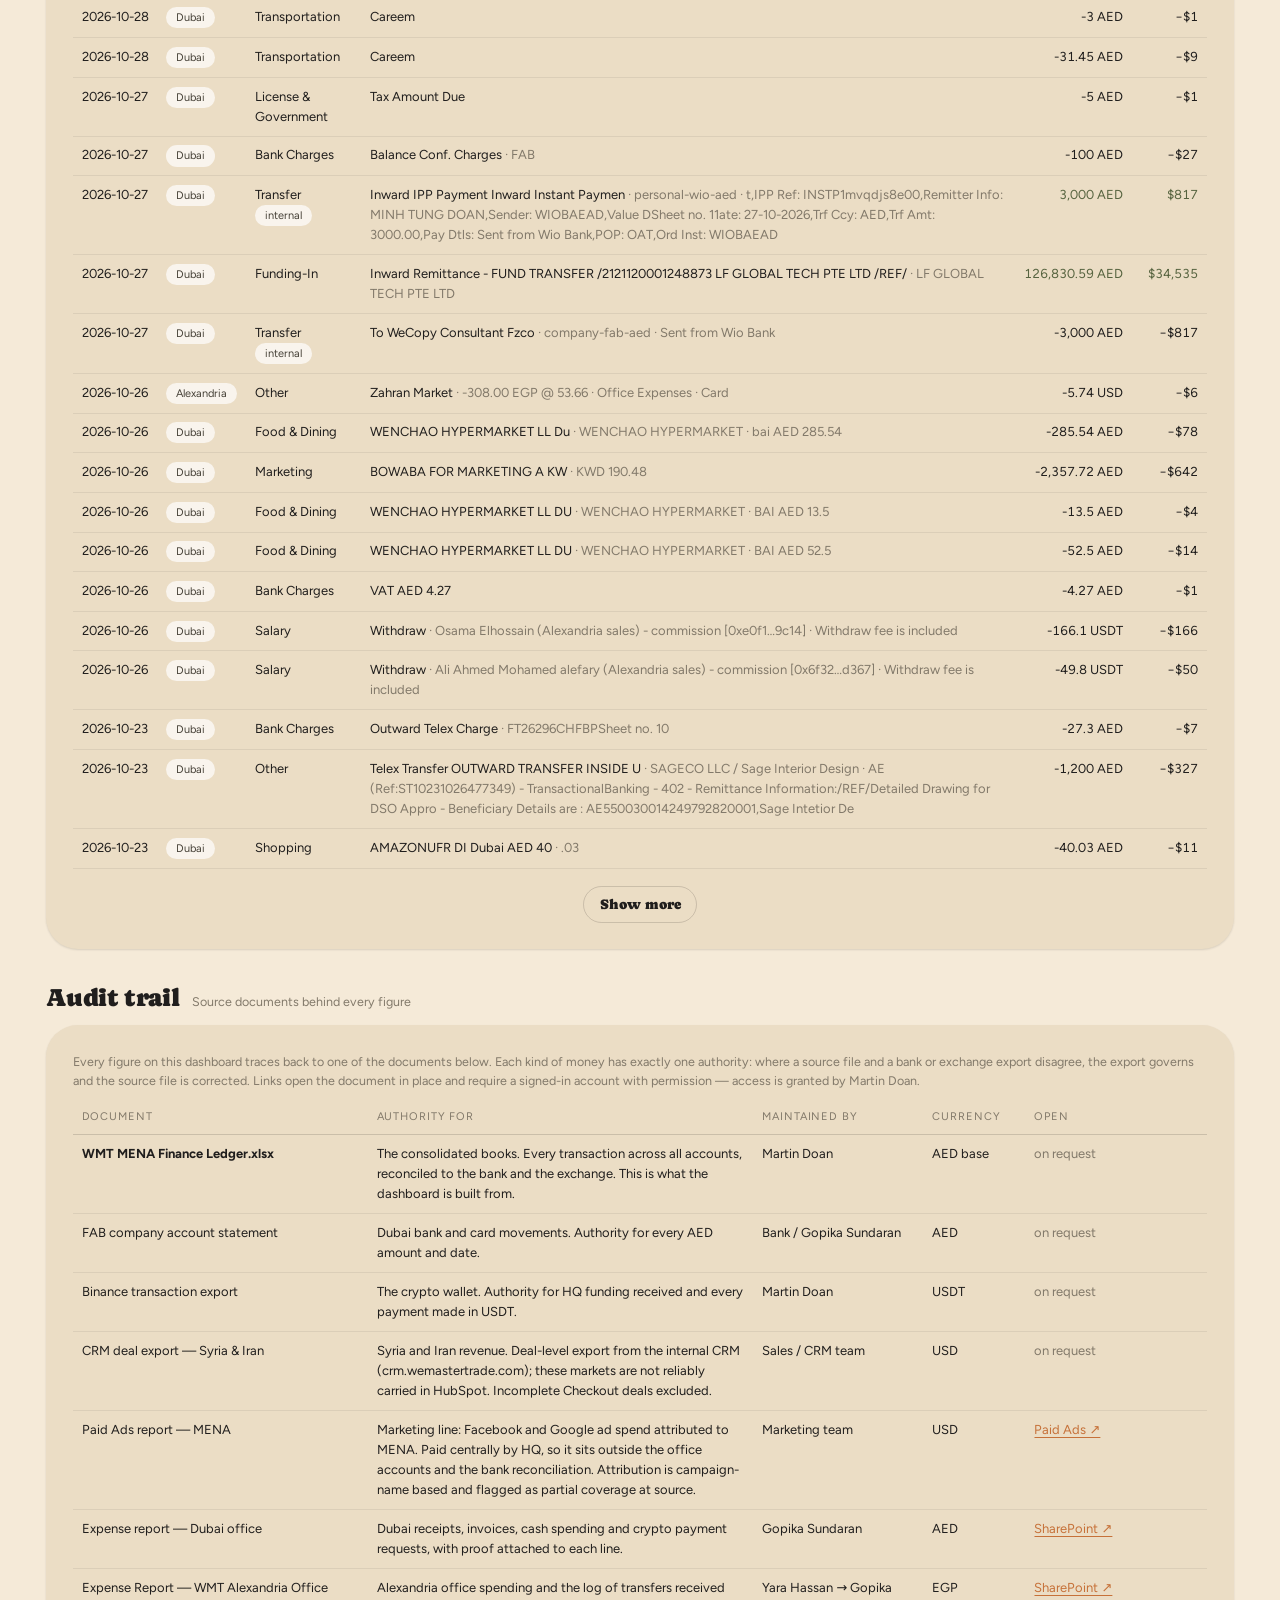
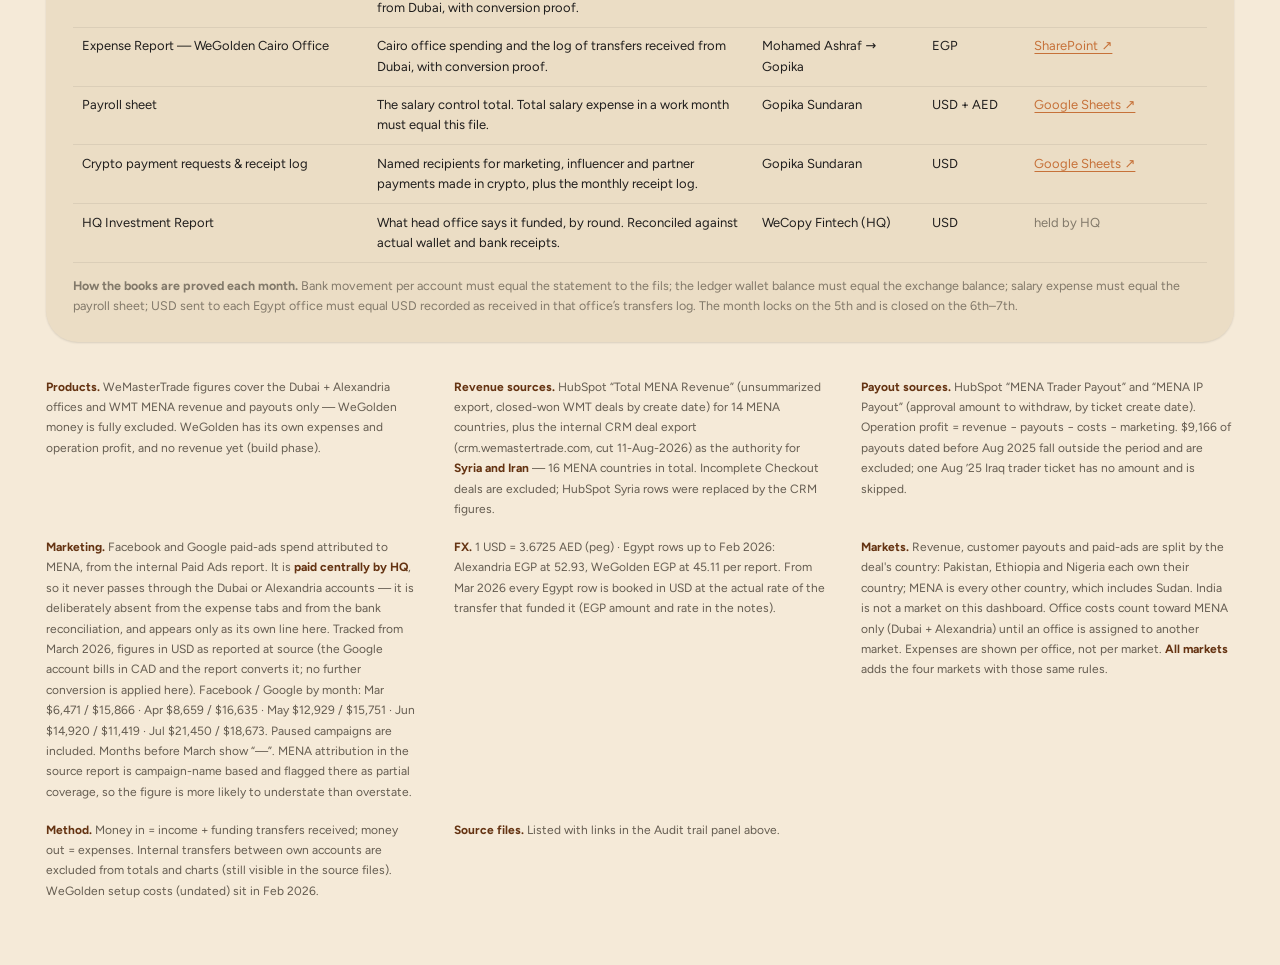
==== commit 67af7581: "Merge 8b67b14a2da49c45c90654a0d67bf7690e952f12 into 6cd7b9e5da8135148ad396ceb5f41b062a5e249d" ====
--- a/index.html
+++ b/index.html
@@ -6,8 +6,8 @@
 <meta name="robots" content="noindex,nofollow">
 <title>WeMasterTrade · Expenses — MENA Dashboard</title>
 <link rel="preload" href="assets/fonts/figtree-latin.woff2" as="font" type="font/woff2" crossorigin>
-<link rel="stylesheet" href="assets/css/dashboard.css?v=2026-11-22-mtd">
-<script src="assets/js/loader.js?v=2026-11-22-mtd" defer></script>
+<link rel="stylesheet" href="assets/css/dashboard.css?v=2026-11-22-all">
+<script src="assets/js/loader.js?v=2026-11-22-all" defer></script>
 
 </head>
 <body>
@@ -202,7 +202,7 @@
   <div><b>Payout sources.</b> HubSpot “MENA Trader Payout” and “MENA IP Payout” (approval amount to withdraw, by ticket create date). Operation profit = revenue − payouts − costs − marketing. $9,166 of payouts dated before Aug 2025 fall outside the period and are excluded; one Aug ’25 Iraq trader ticket has no amount and is skipped.</div>
   <div><b>Marketing.</b> Facebook and Google paid-ads spend attributed to MENA, from the internal Paid Ads report. It is <b>paid centrally by HQ</b>, so it never passes through the Dubai or Alexandria accounts — it is deliberately absent from the expense tabs and from the bank reconciliation, and appears only as its own line here. Tracked from March 2026, figures in USD as reported at source (the Google account bills in CAD and the report converts it; no further conversion is applied here). Facebook / Google by month: Mar $6,471 / $15,866 · Apr $8,659 / $16,635 · May $12,929 / $15,751 · Jun $14,920 / $11,419 · Jul $21,450 / $18,673. Paused campaigns are included. Months before March show “—”. MENA attribution in the source report is campaign-name based and flagged there as partial coverage, so the figure is more likely to understate than overstate.</div>
   <div><b>FX.</b> 1 USD = 3.6725 AED (peg) · Egypt rows up to Feb 2026: Alexandria EGP at 52.93, WeGolden EGP at 45.11 per report. From Mar 2026 every Egypt row is booked in USD at the actual rate of the transfer that funded it (EGP amount and rate in the notes).</div>
-  <div><b>Markets.</b> Revenue, customer payouts and paid-ads are split by the deal's country: Pakistan, Ethiopia and Nigeria each own their country; MENA is every other country. Office costs count toward MENA only (Dubai + Alexandria) until an office is assigned to another market. Expenses are shown per office, not per market.</div>
+  <div><b>Markets.</b> Revenue, customer payouts and paid-ads are split by the deal's country: Pakistan, Ethiopia and Nigeria each own their country; MENA is every other country, which includes Sudan. India is not a market on this dashboard. Office costs count toward MENA only (Dubai + Alexandria) until an office is assigned to another market. Expenses are shown per office, not per market. <b>All markets</b> adds the four markets with those same rules.</div>
   <div><b>Method.</b> Money in = income + funding transfers received; money out = expenses. Internal transfers between own accounts are excluded from totals and charts (still visible in the source files). WeGolden setup costs (undated) sit in Feb 2026.</div>
   <div><b>Source files.</b> Listed with links in the Audit trail panel above.</div>
 </footer>
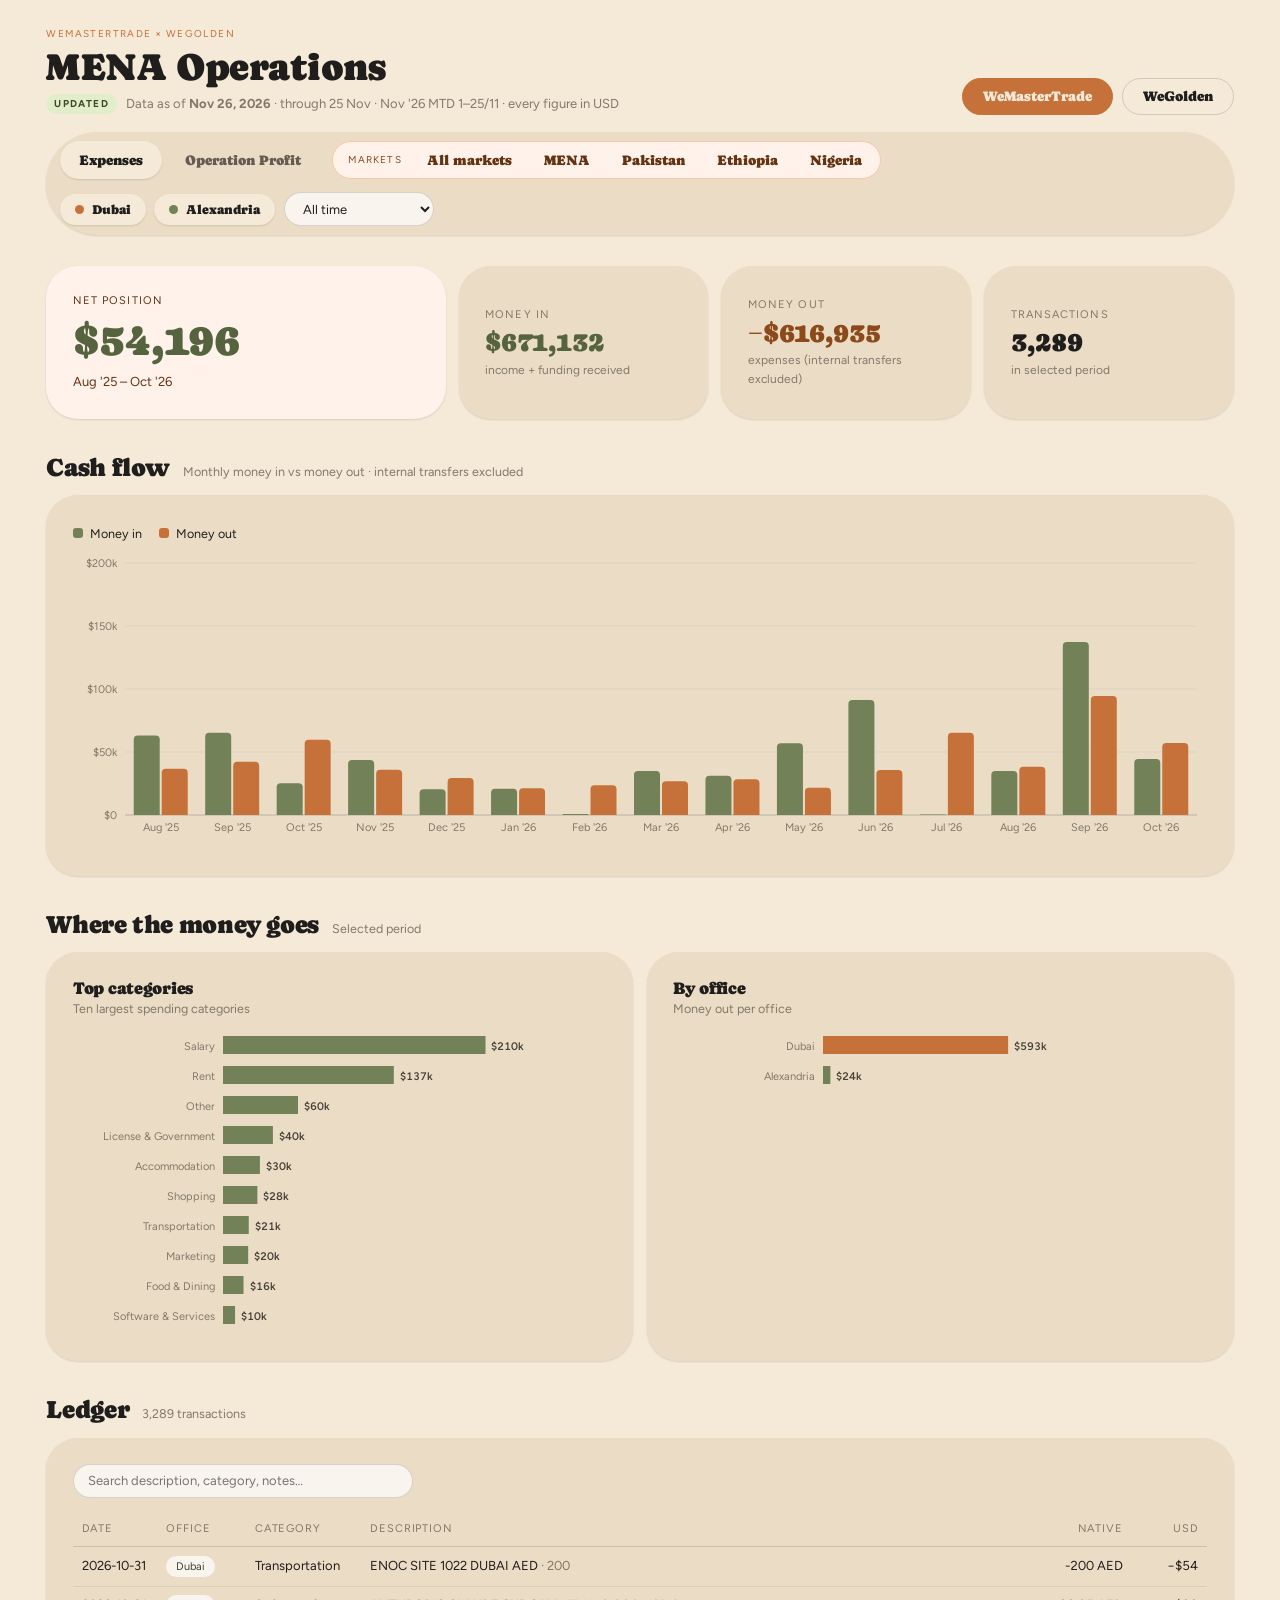
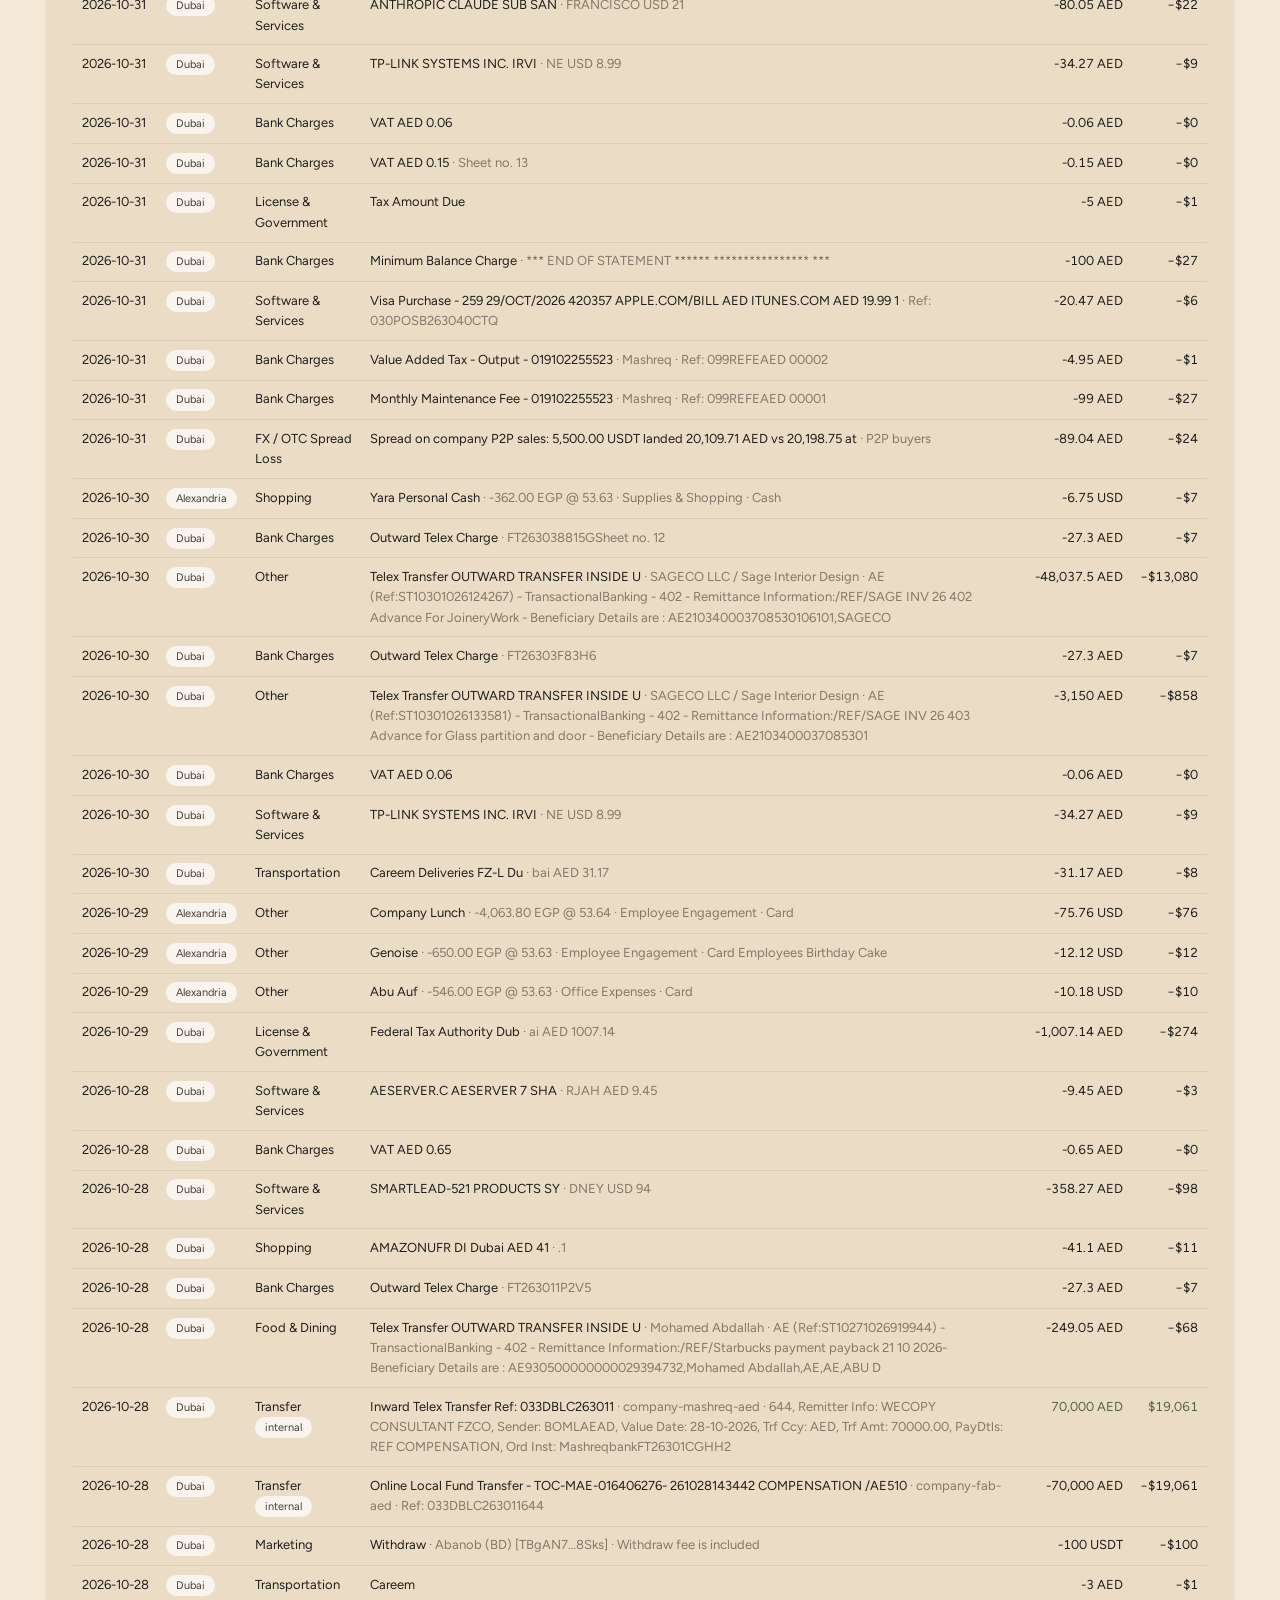
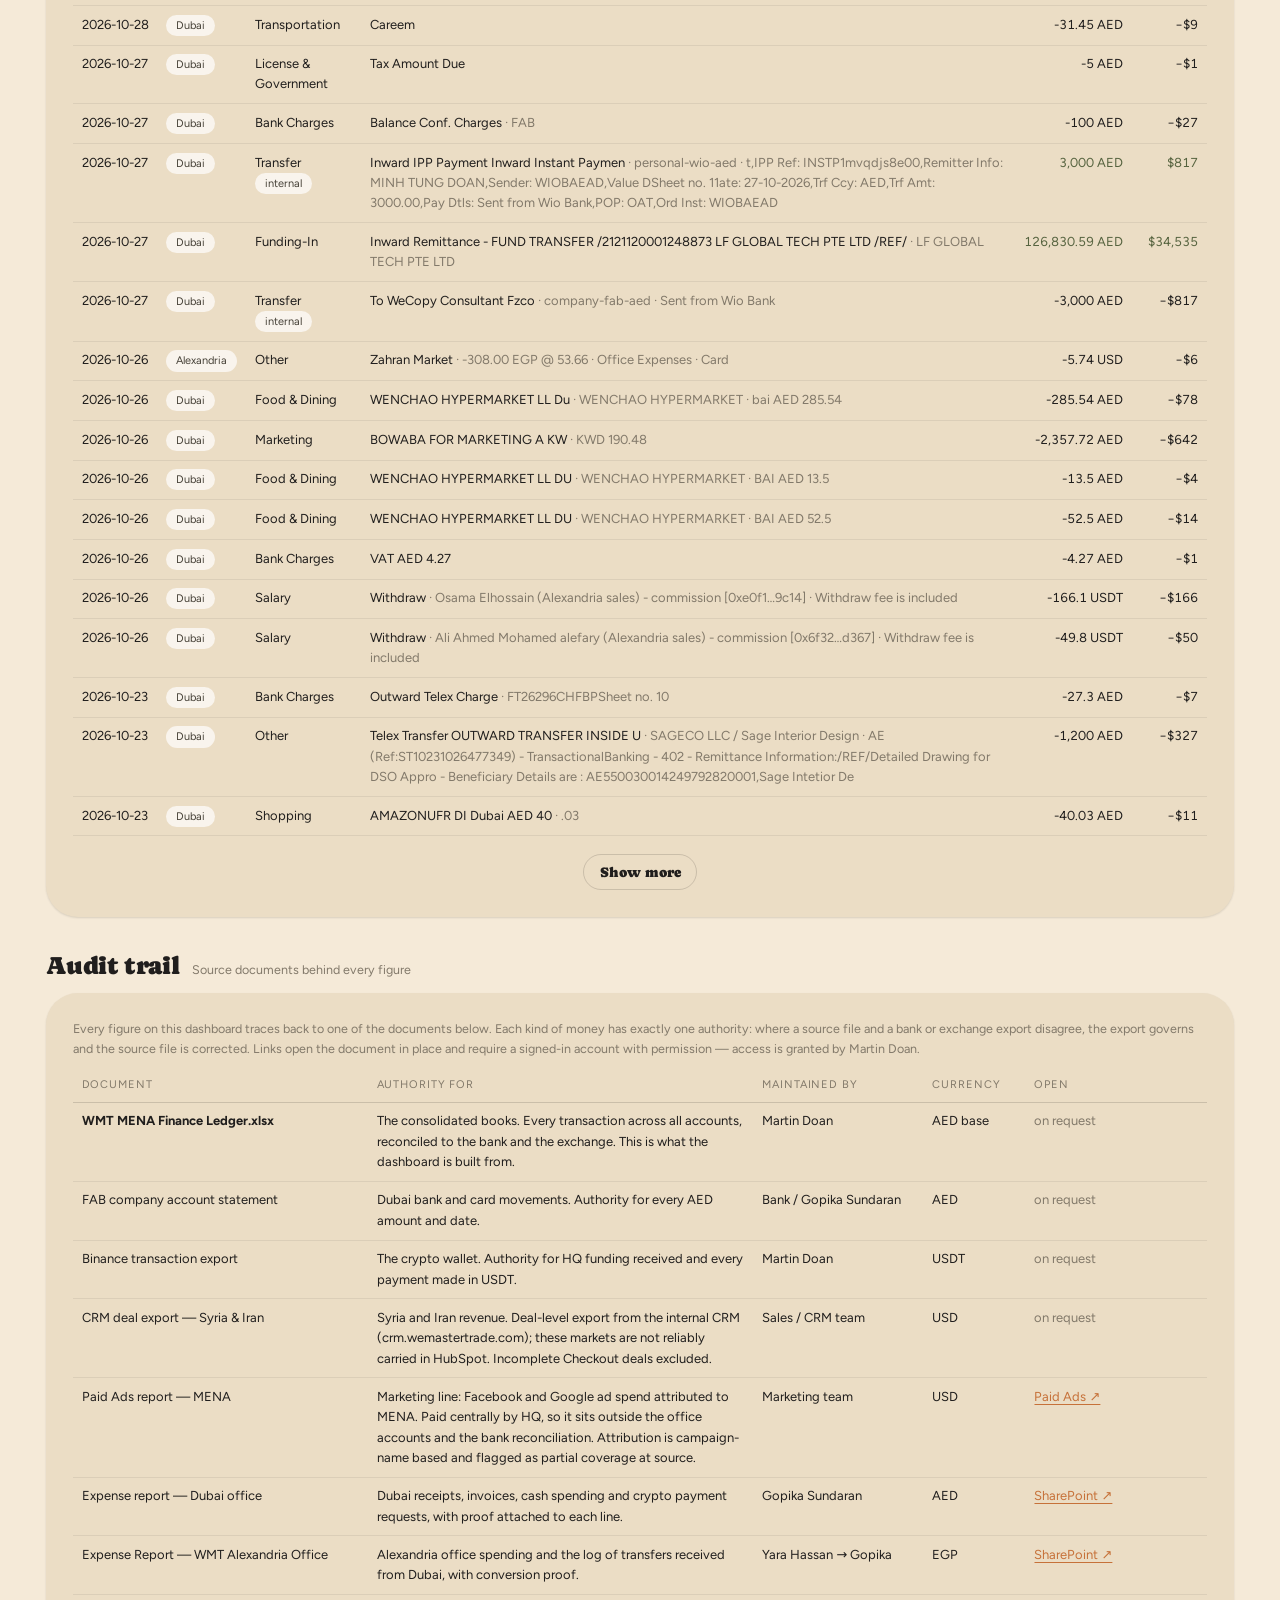
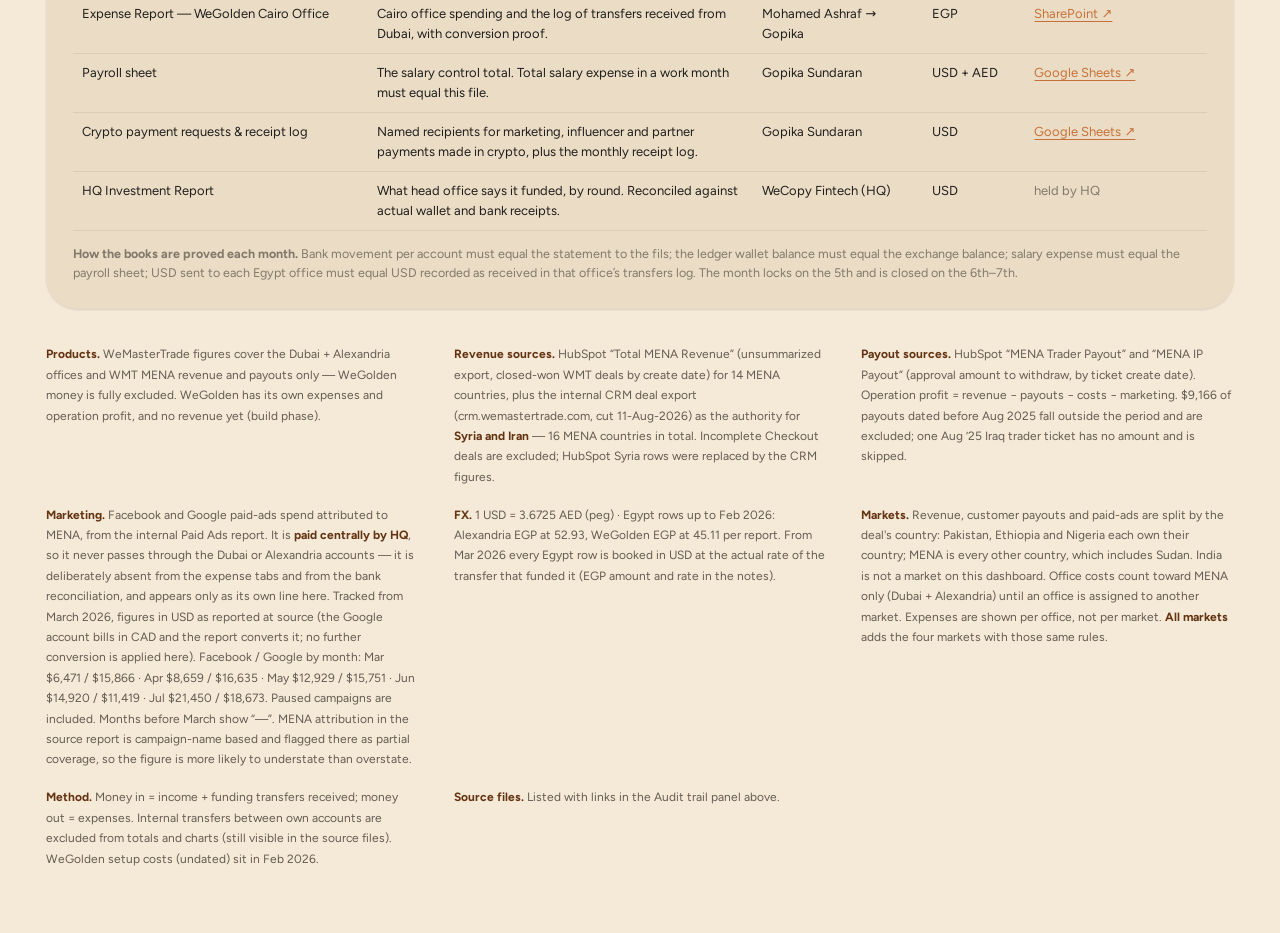
==== commit f62ee2a1: "Merge f4faf68d9c93382f92c094ce32c5b5971e0be0cf into 67af75819beae5053e230464b23dacbd4bb8b12f" ====
--- a/index.html
+++ b/index.html
@@ -6,8 +6,8 @@
 <meta name="robots" content="noindex,nofollow">
 <title>WeMasterTrade · Expenses — MENA Dashboard</title>
 <link rel="preload" href="assets/fonts/figtree-latin.woff2" as="font" type="font/woff2" crossorigin>
-<link rel="stylesheet" href="assets/css/dashboard.css?v=2026-11-22-all">
-<script src="assets/js/loader.js?v=2026-11-22-all" defer></script>
+<link rel="stylesheet" href="assets/css/dashboard.css?v=2026-11-22-responsive">
+<script src="assets/js/loader.js?v=2026-11-22-responsive" defer></script>
 
 </head>
 <body>
@@ -82,7 +82,7 @@
   <div class="card full">
     <input type="search" id="q" placeholder="Search description, category, notes…">
     <div class="scroll" style="margin-top:var(--space-3)">
-      <table>
+      <table class="as-cards">
         <thead><tr><th>Date</th><th>Office</th><th>Category</th><th>Description</th><th style="text-align:right">Native</th><th style="text-align:right">USD</th></tr></thead>
         <tbody id="tbody"></tbody>
       </table>
@@ -157,7 +157,7 @@
   <div class="sec"><h2>Monthly P&amp;L</h2><span class="note" id="pnlNote">Operation profit = revenue − payouts − costs − marketing</span></div>
   <div class="card full">
     <div class="scroll">
-      <table>
+      <table class="as-cards">
         <thead><tr><th>Month</th><th style="text-align:right">Revenue</th><th style="text-align:right">Payouts</th><th style="text-align:right">Costs</th><th style="text-align:right" id="thMkt">Marketing</th><th style="text-align:right">Operation profit</th><th style="text-align:right">Margin</th></tr></thead>
         <tbody id="pTbody"></tbody>
       </table>
@@ -171,7 +171,7 @@
 <div class="card full" id="audit">
   <div class="note">Every figure on this dashboard traces back to one of the documents below. Each kind of money has exactly one authority: where a source file and a bank or exchange export disagree, the export governs and the source file is corrected. Links open the document in place and require a signed-in account with permission — access is granted by Martin Doan.</div>
   <div class="scroll">
-    <table>
+    <table class="audit">
       <thead><tr>
         <th style="width:26%">Document</th><th style="width:34%">Authority for</th>
         <th style="width:15%">Maintained by</th><th style="width:9%">Currency</th><th style="width:16%">Open</th>
--- a/assets/css/dashboard.css
+++ b/assets/css/dashboard.css
@@ -107,10 +107,11 @@
 
 /* ---------- kpis ---------- */
 .view{display:none}.view.on{display:block}
-.kpis{display:flex;flex-wrap:wrap;gap:var(--space-3);margin-top:var(--space-4)}
-.kpi{flex:1 1 150px;max-width:100%;background:var(--color-surface);border-radius:32px;
+.kpis{display:grid;grid-template-columns:1fr 1fr;gap:var(--space-3);margin-top:var(--space-4)}
+.kpi{min-width:0;background:var(--color-surface);border-radius:32px;
   box-shadow:var(--shadow-sm);padding:var(--space-4) var(--space-6);display:flex;flex-direction:column;
   justify-content:center}
+.kpi.hero{grid-column:1 / -1}
 .kpi .lbl{font-size:11px;letter-spacing:.1em;text-transform:uppercase;color:var(--color-neutral-600)}
 .kpi .val{font-family:var(--font-heading);font-size:clamp(21px,2.1vw,30px);line-height:1.1;
   margin-top:var(--space-1);white-space:nowrap}
@@ -141,6 +142,7 @@
 .legend i.open{background:repeating-linear-gradient(45deg, var(--in), var(--in) 2px, rgba(114,129,87,.25) 2px, rgba(114,129,87,.25) 5px)}
 
 /* ---------- charts ---------- */
+svg{display:block;max-width:100%;height:auto;touch-action:manipulation}
 svg text{font:11px var(--font-body);fill:var(--color-neutral-600)}
 svg .dl{fill:var(--color-neutral-800);font-weight:600;font-variant-numeric:tabular-nums}
 svg .gl{stroke:var(--grid);stroke-width:1}
@@ -163,15 +165,40 @@
 .pos{color:var(--color-accent-2-700)} .neg{color:var(--color-text)}
 tr.tot td{font-weight:700;border-top:2px solid var(--color-neutral-400)}
 .more{margin-top:var(--space-4);text-align:center}
-.scroll{overflow-x:auto}
+.scroll{overflow-x:auto;max-width:100%;-webkit-overflow-scrolling:touch}
 .scroll table{min-width:820px}
+#audit table{min-width:720px}
+#audit th:first-child,#audit td:first-child{position:sticky;left:0;background:var(--color-surface);z-index:1}
 #tbody td:first-child,#pTbody td:first-child{white-space:nowrap}
+@media(max-width:980px){
+  .scroll:has(table.as-cards){overflow-x:auto;max-width:100%}
+  table.as-cards{display:block;width:100%;min-width:0;max-width:100%}
+  table.as-cards thead{position:absolute;width:1px;height:1px;overflow:hidden;clip:rect(0 0 0 0)}
+  table.as-cards tbody{display:block;max-width:100%}
+  table.as-cards tr{display:block;max-width:100%;box-sizing:border-box;margin:0 0 10px;padding:8px 12px;border:1px solid var(--color-divider);border-radius:16px;background:var(--color-neutral-100)}
+  table.as-cards tr.tot{background:var(--color-accent-100)}
+  table.as-cards tr.open{background:var(--color-accent-100);box-shadow:inset 3px 0 0 var(--color-accent)}
+  table.as-cards td{display:grid;grid-template-columns:minmax(88px,42%) minmax(0,1fr);column-gap:12px;align-items:baseline;width:100%;box-sizing:border-box;max-width:100%;border:0;padding:3px 0;white-space:normal;overflow-wrap:break-word}
+  table.as-cards td::before{content:attr(data-label);justify-self:start;text-align:left;color:var(--color-neutral-600);font-size:11px;letter-spacing:.06em;text-transform:uppercase}
+  table.as-cards td.num{text-align:right;justify-items:end}
+  table.as-cards tr:hover{background:var(--color-neutral-100)}
+  table.as-cards tr.open:hover,table.as-cards tr.tot:hover{background:var(--color-accent-100)}
+}
 
 /* ---------- notes ---------- */
 footer{margin-top:var(--space-8);display:grid;gap:var(--space-4) var(--space-8);
   grid-template-columns:repeat(auto-fit,minmax(300px,1fr));font-size:12px;line-height:1.7;
   color:var(--color-neutral-700)}
 footer b{color:var(--color-accent-800)}
+@media(min-width:1100px){
+  #view-exp .kpis,#view-rev .kpis{grid-template-columns:1.6fr 1fr 1fr 1fr}
+  #view-exp .kpi.hero,#view-rev .kpi.hero{grid-column:auto}
+  #view-prof .kpis{grid-template-columns:1.7fr 1fr 1fr 1fr 1fr}
+  #view-prof .kpi.hero{grid-column:auto}
+}
+@media(max-width:1099px){
+  #view-exp .kpi.hero,#view-rev .kpi.hero{grid-column:auto}
+}
 @media(max-width:760px){
   header{position:static}
   h1{font-size:30px}
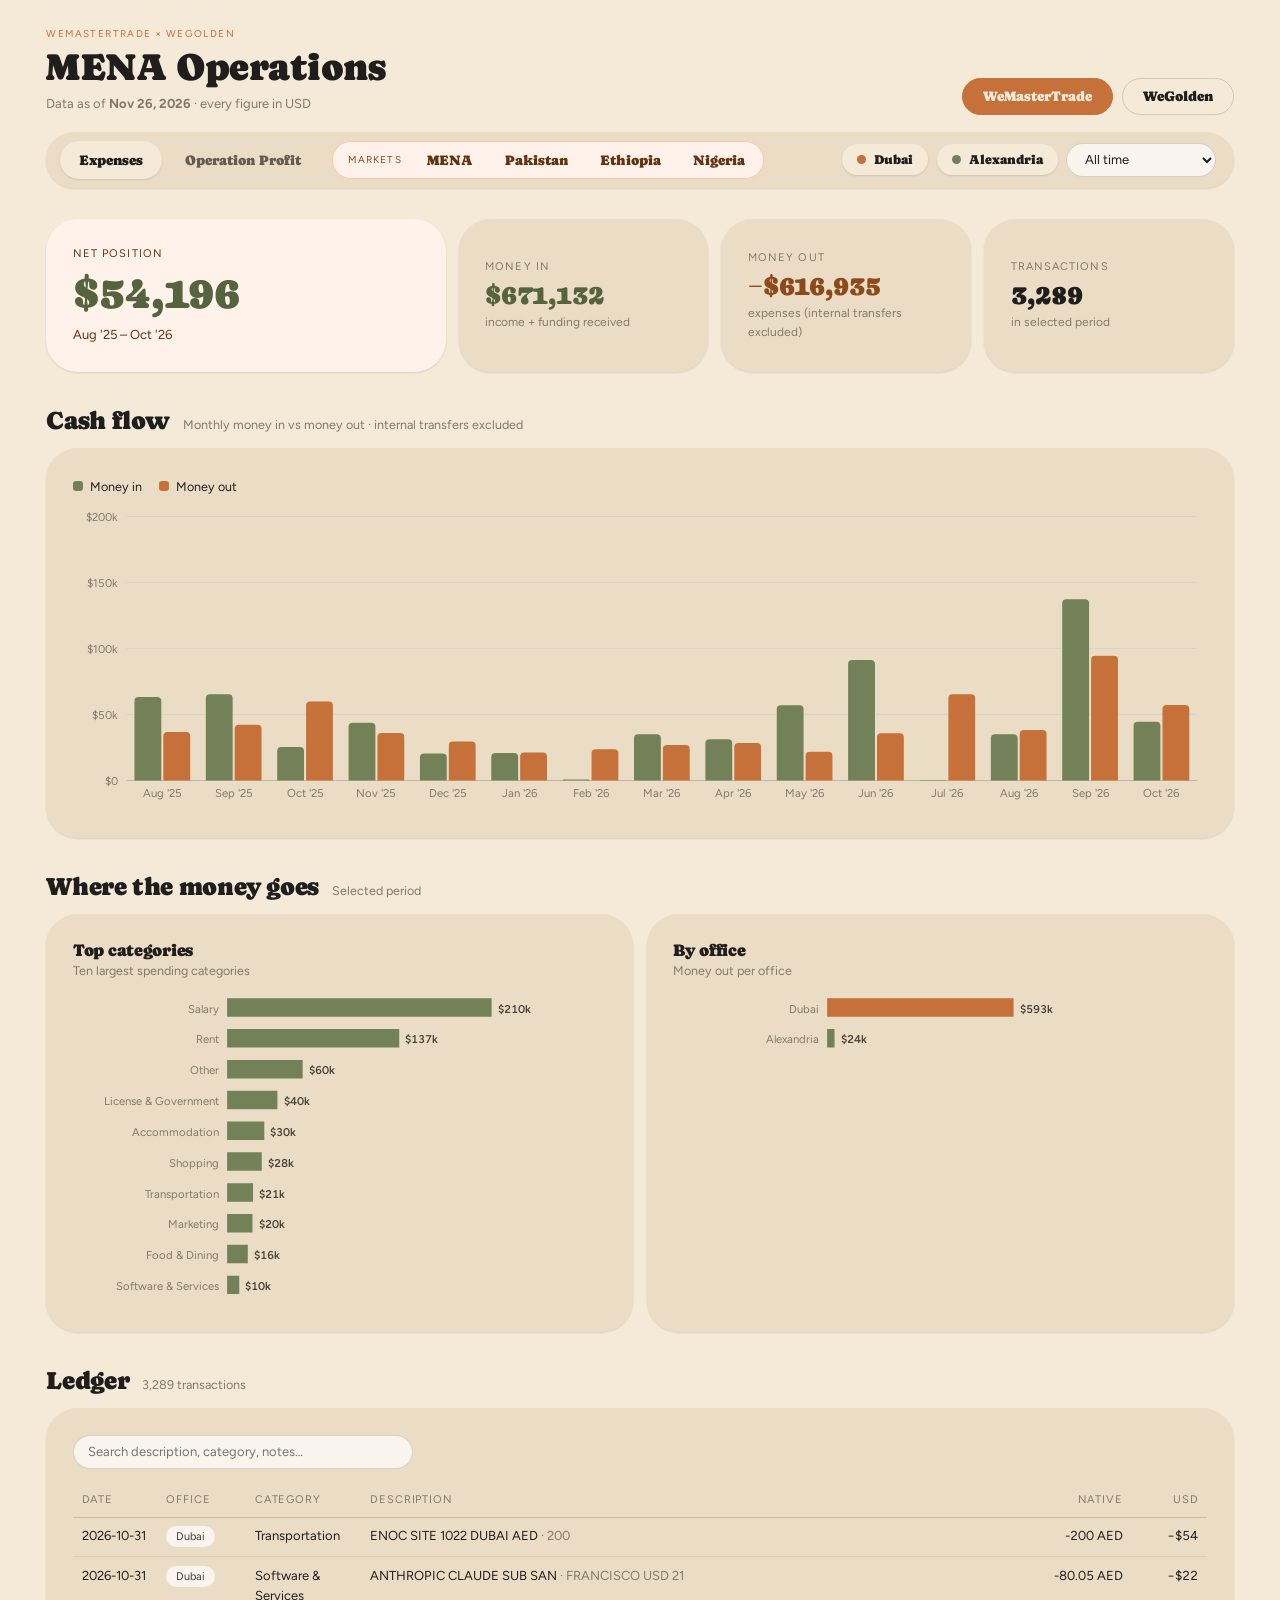
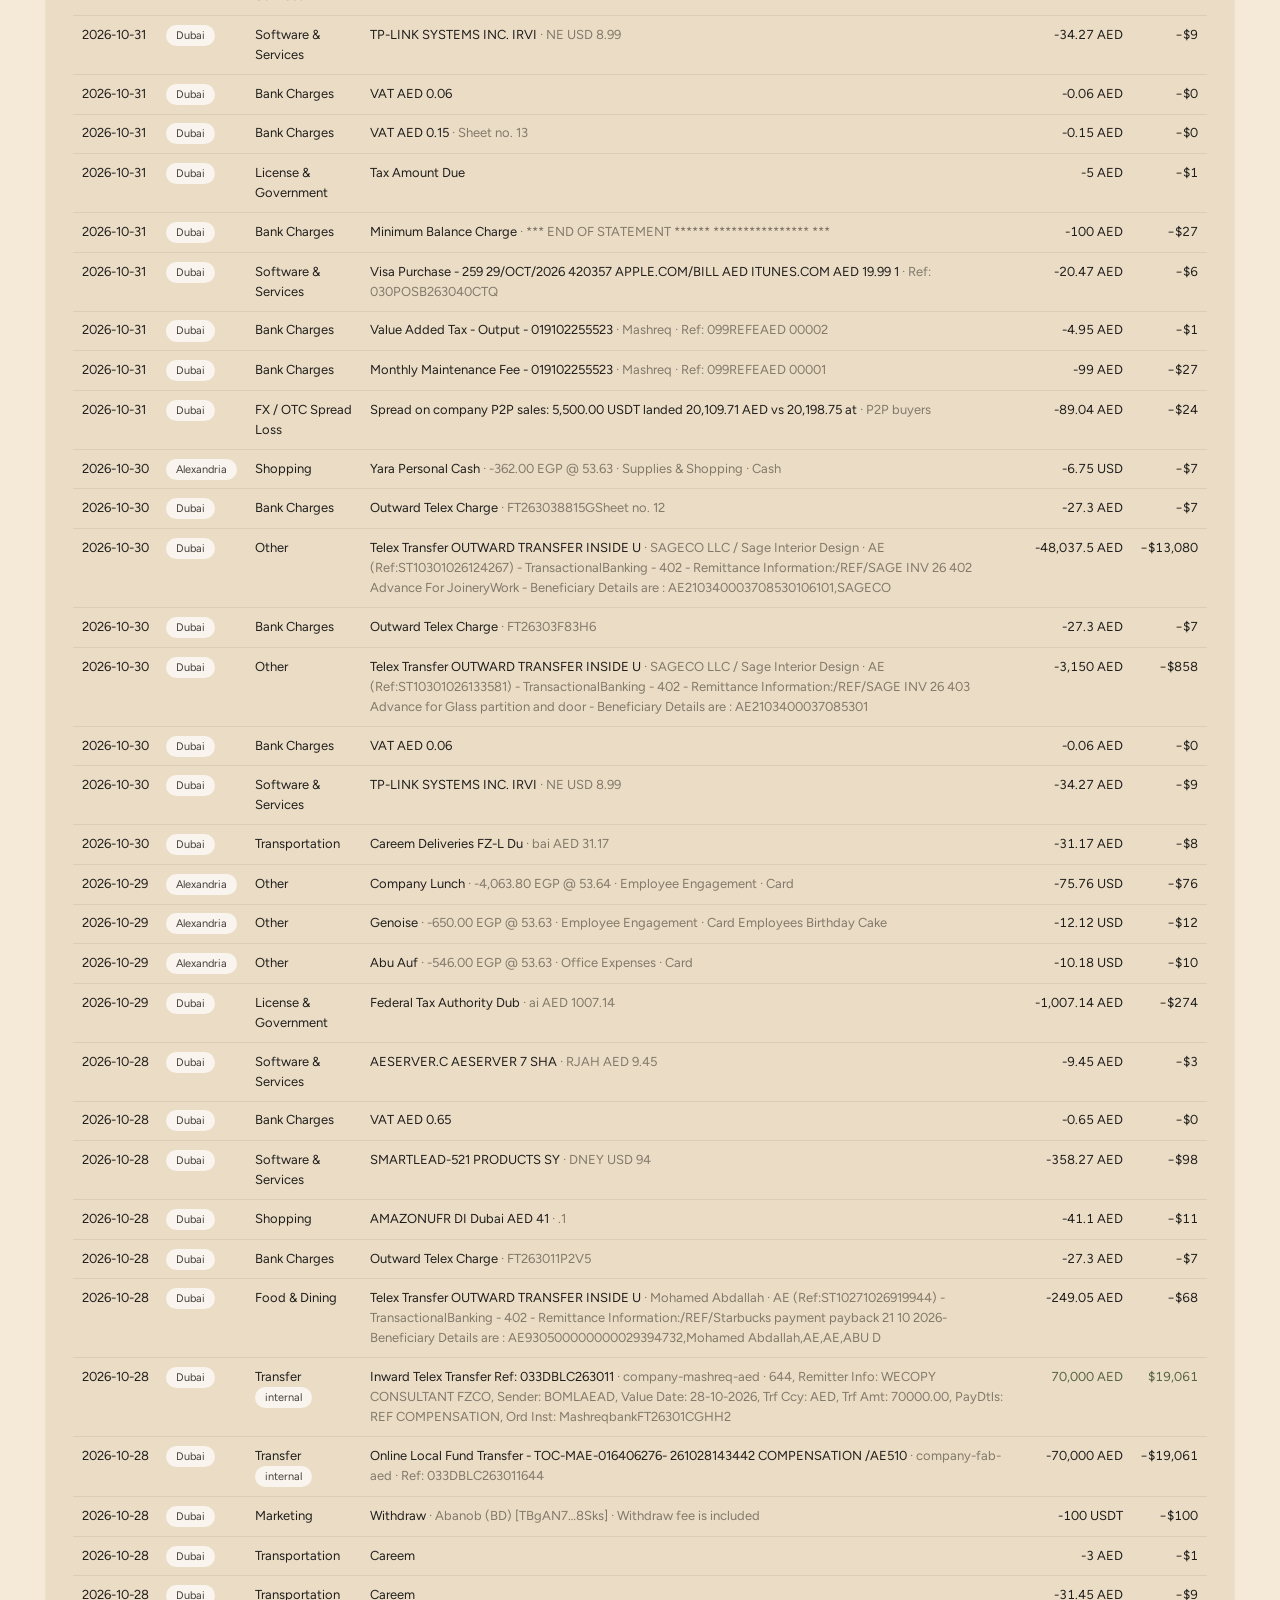
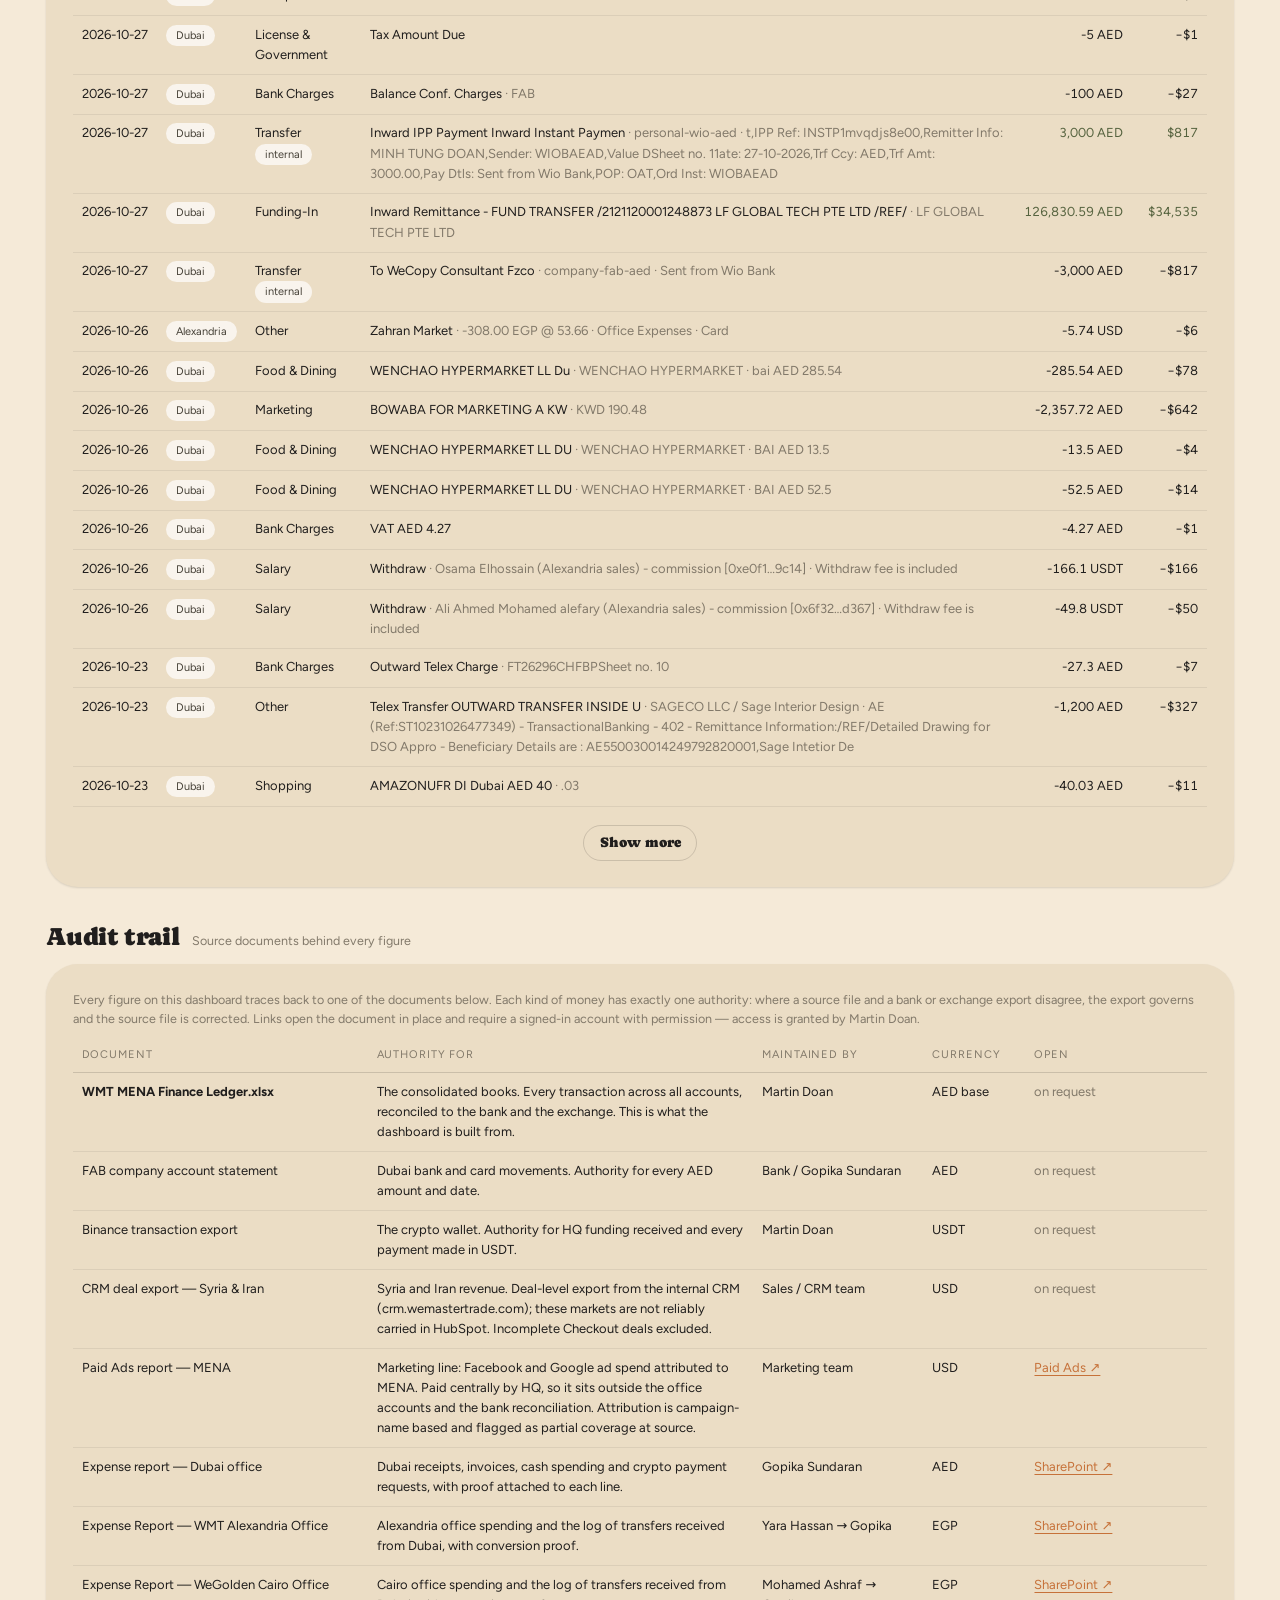
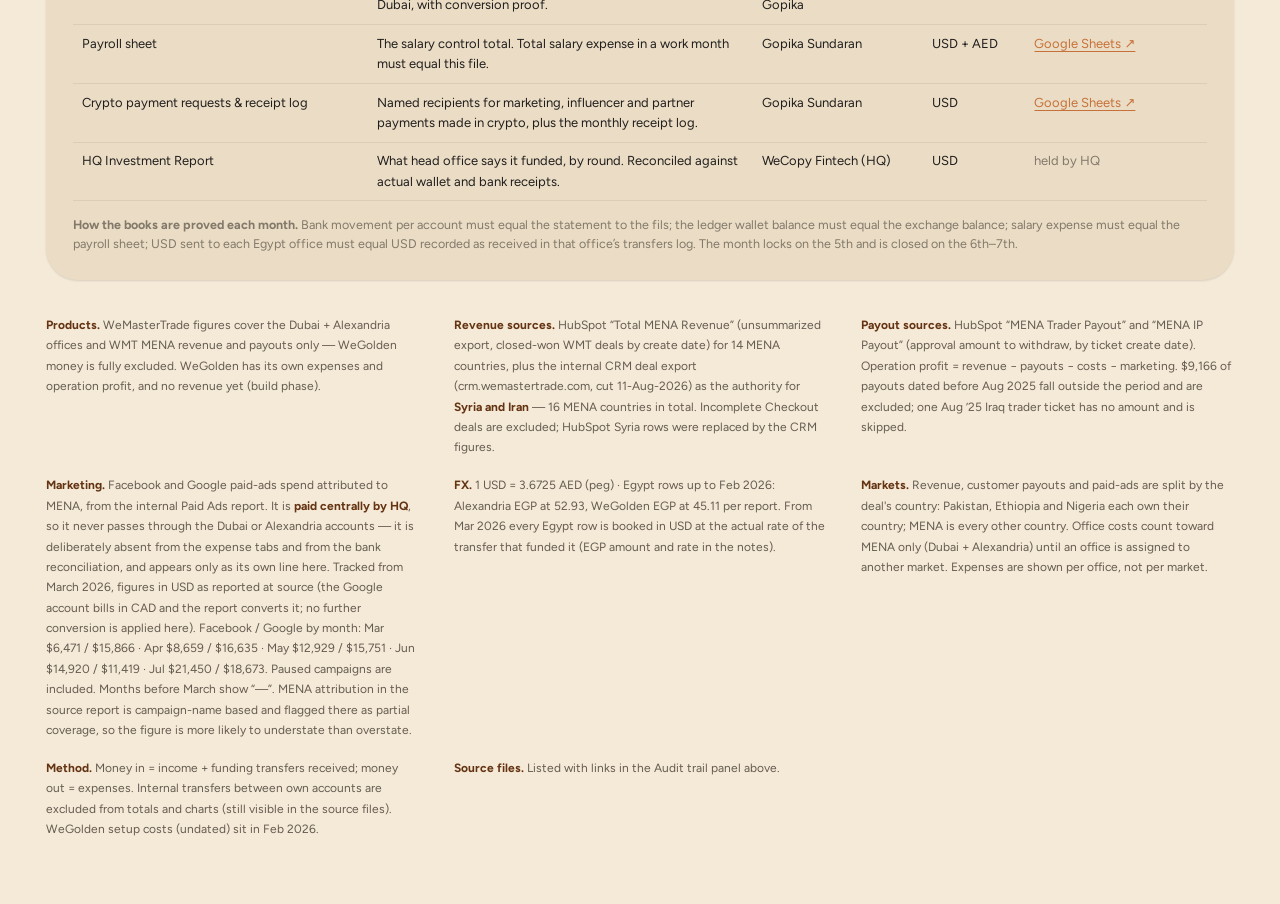
==== commit 2466b3ec: "Fault-isolate dashboard data loads Load each data file on its own so one bad JSON file, 404, or wron" ====
--- a/index.html
+++ b/index.html
@@ -6,8 +6,8 @@
 <meta name="robots" content="noindex,nofollow">
 <title>WeMasterTrade · Expenses — MENA Dashboard</title>
 <link rel="preload" href="assets/fonts/figtree-latin.woff2" as="font" type="font/woff2" crossorigin>
-<link rel="stylesheet" href="assets/css/dashboard.css?v=2026-11-22-responsive">
-<script src="assets/js/loader.js?v=2026-11-22-responsive" defer></script>
+<link rel="stylesheet" href="assets/css/dashboard.css?v=2026-11-28-isolate">
+<script src="assets/js/loader.js?v=2026-11-28-isolate" defer></script>
 
 </head>
 <body>
@@ -18,7 +18,7 @@
     <div>
       <div class="eyebrow">WeMasterTrade × WeGolden</div>
       <h1>MENA Operations</h1>
-      <div class="text-muted asof"><span class="asof-kicker">Updated</span> Data as of <b id="asof">…</b><span id="asofThru"></span> · every figure in USD</div>
+      <div class="text-muted asof">Data as of <b id="asof">…</b> · every figure in USD</div>
     </div>
     <div class="pswitch">
       <button class="btn btn-secondary pbtn on" data-product="wmt" onclick="setProduct('wmt')">WeMasterTrade</button>
@@ -82,7 +82,7 @@
   <div class="card full">
     <input type="search" id="q" placeholder="Search description, category, notes…">
     <div class="scroll" style="margin-top:var(--space-3)">
-      <table class="as-cards">
+      <table>
         <thead><tr><th>Date</th><th>Office</th><th>Category</th><th>Description</th><th style="text-align:right">Native</th><th style="text-align:right">USD</th></tr></thead>
         <tbody id="tbody"></tbody>
       </table>
@@ -136,7 +136,7 @@
 
   <div class="sec"><h2 id="chProfTitle">Revenue against payouts &amp; costs</h2><span class="note" id="chProfNote"></span></div>
   <div class="card full">
-    <div class="legend"><span><i style="background:var(--in)"></i>Revenue</span><span id="legPay"><i style="background:var(--out)"></i>Payouts</span><span><i style="background:var(--s3)"></i>Costs</span><span id="legOpen" style="display:none"><i class="open"></i>Open month (MTD)</span></div>
+    <div class="legend"><span><i style="background:var(--in)"></i>Revenue</span><span id="legPay"><i style="background:var(--out)"></i>Payouts</span><span><i style="background:var(--s3)"></i>Costs</span></div>
     <div id="chProf"></div>
   </div>
 
@@ -157,7 +157,7 @@
   <div class="sec"><h2>Monthly P&amp;L</h2><span class="note" id="pnlNote">Operation profit = revenue − payouts − costs − marketing</span></div>
   <div class="card full">
     <div class="scroll">
-      <table class="as-cards">
+      <table>
         <thead><tr><th>Month</th><th style="text-align:right">Revenue</th><th style="text-align:right">Payouts</th><th style="text-align:right">Costs</th><th style="text-align:right" id="thMkt">Marketing</th><th style="text-align:right">Operation profit</th><th style="text-align:right">Margin</th></tr></thead>
         <tbody id="pTbody"></tbody>
       </table>
@@ -171,7 +171,7 @@
 <div class="card full" id="audit">
   <div class="note">Every figure on this dashboard traces back to one of the documents below. Each kind of money has exactly one authority: where a source file and a bank or exchange export disagree, the export governs and the source file is corrected. Links open the document in place and require a signed-in account with permission — access is granted by Martin Doan.</div>
   <div class="scroll">
-    <table class="audit">
+    <table>
       <thead><tr>
         <th style="width:26%">Document</th><th style="width:34%">Authority for</th>
         <th style="width:15%">Maintained by</th><th style="width:9%">Currency</th><th style="width:16%">Open</th>
@@ -202,7 +202,7 @@
   <div><b>Payout sources.</b> HubSpot “MENA Trader Payout” and “MENA IP Payout” (approval amount to withdraw, by ticket create date). Operation profit = revenue − payouts − costs − marketing. $9,166 of payouts dated before Aug 2025 fall outside the period and are excluded; one Aug ’25 Iraq trader ticket has no amount and is skipped.</div>
   <div><b>Marketing.</b> Facebook and Google paid-ads spend attributed to MENA, from the internal Paid Ads report. It is <b>paid centrally by HQ</b>, so it never passes through the Dubai or Alexandria accounts — it is deliberately absent from the expense tabs and from the bank reconciliation, and appears only as its own line here. Tracked from March 2026, figures in USD as reported at source (the Google account bills in CAD and the report converts it; no further conversion is applied here). Facebook / Google by month: Mar $6,471 / $15,866 · Apr $8,659 / $16,635 · May $12,929 / $15,751 · Jun $14,920 / $11,419 · Jul $21,450 / $18,673. Paused campaigns are included. Months before March show “—”. MENA attribution in the source report is campaign-name based and flagged there as partial coverage, so the figure is more likely to understate than overstate.</div>
   <div><b>FX.</b> 1 USD = 3.6725 AED (peg) · Egypt rows up to Feb 2026: Alexandria EGP at 52.93, WeGolden EGP at 45.11 per report. From Mar 2026 every Egypt row is booked in USD at the actual rate of the transfer that funded it (EGP amount and rate in the notes).</div>
-  <div><b>Markets.</b> Revenue, customer payouts and paid-ads are split by the deal's country: Pakistan, Ethiopia and Nigeria each own their country; MENA is every other country, which includes Sudan. India is not a market on this dashboard. Office costs count toward MENA only (Dubai + Alexandria) until an office is assigned to another market. Expenses are shown per office, not per market. <b>All markets</b> adds the four markets with those same rules.</div>
+  <div><b>Markets.</b> Revenue, customer payouts and paid-ads are split by the deal's country: Pakistan, Ethiopia and Nigeria each own their country; MENA is every other country. Office costs count toward MENA only (Dubai + Alexandria) until an office is assigned to another market. Expenses are shown per office, not per market.</div>
   <div><b>Method.</b> Money in = income + funding transfers received; money out = expenses. Internal transfers between own accounts are excluded from totals and charts (still visible in the source files). WeGolden setup costs (undated) sit in Feb 2026.</div>
   <div><b>Source files.</b> Listed with links in the Audit trail panel above.</div>
 </footer>
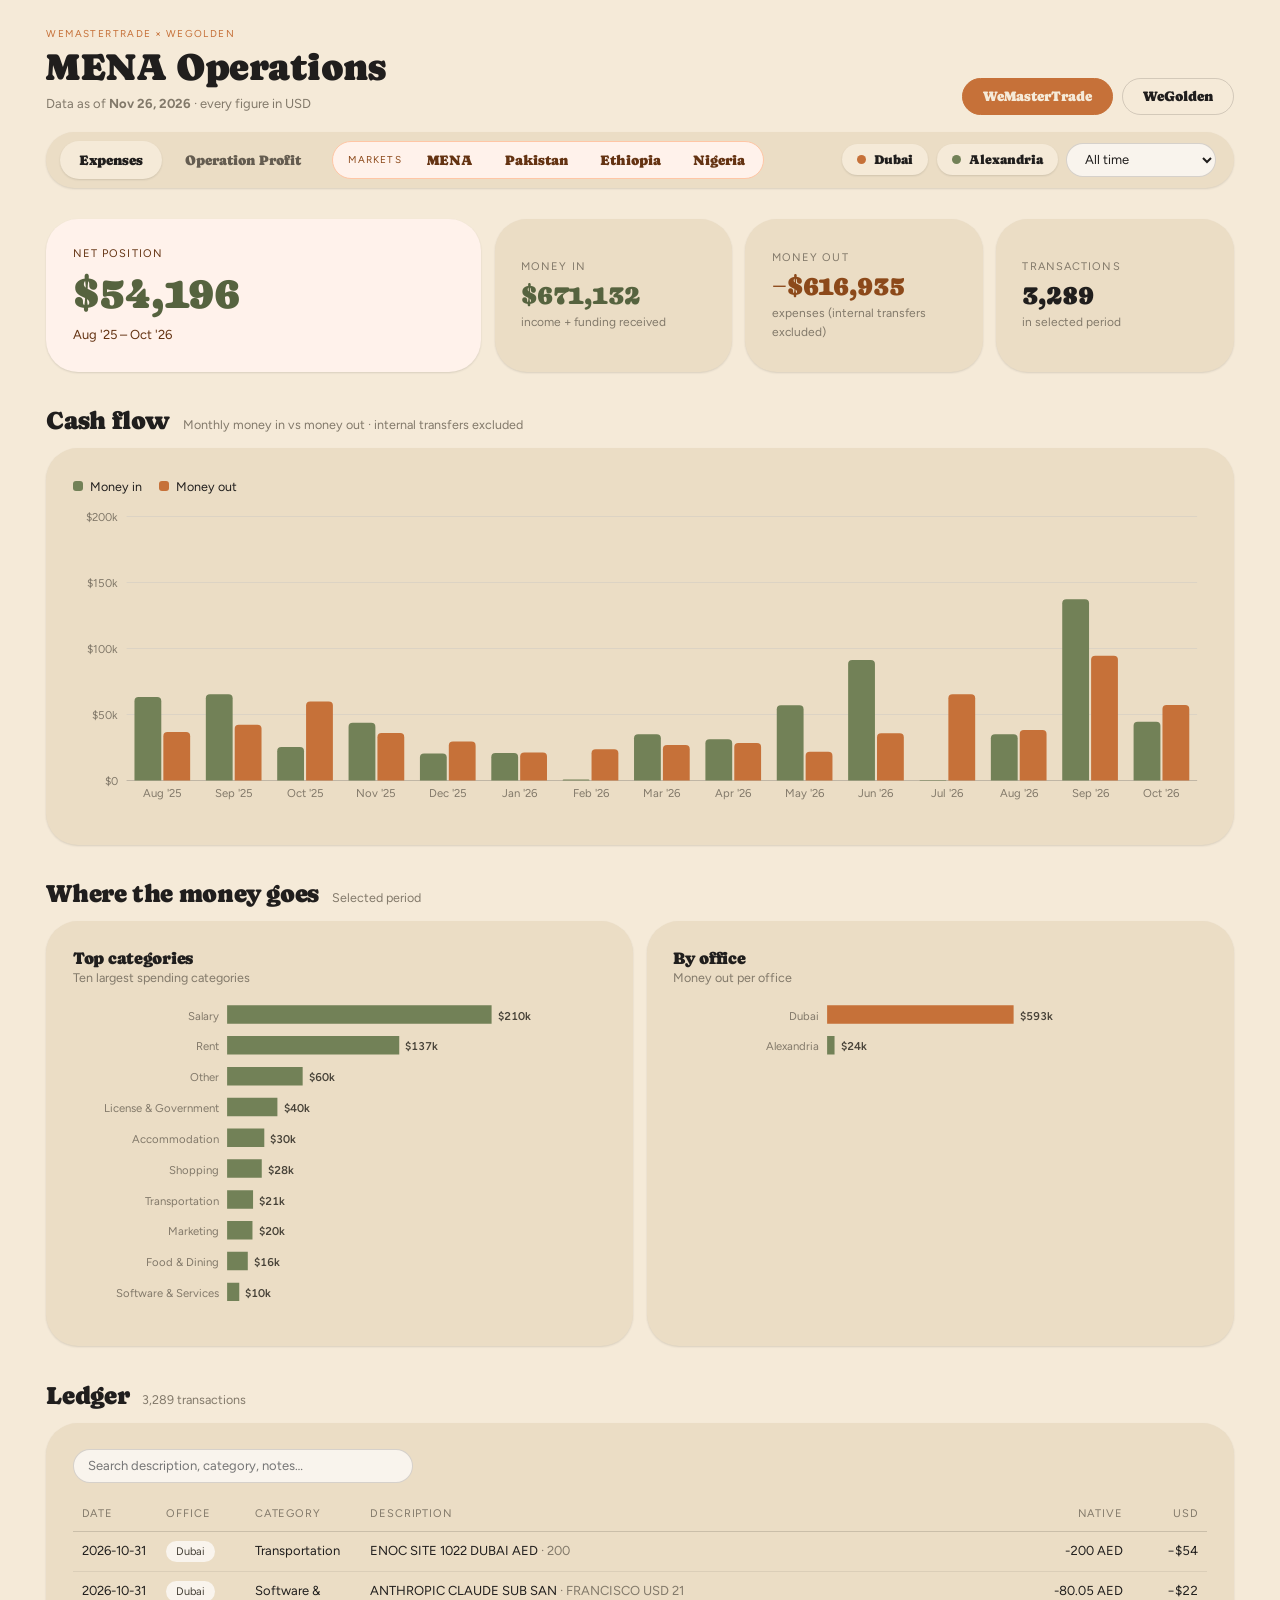
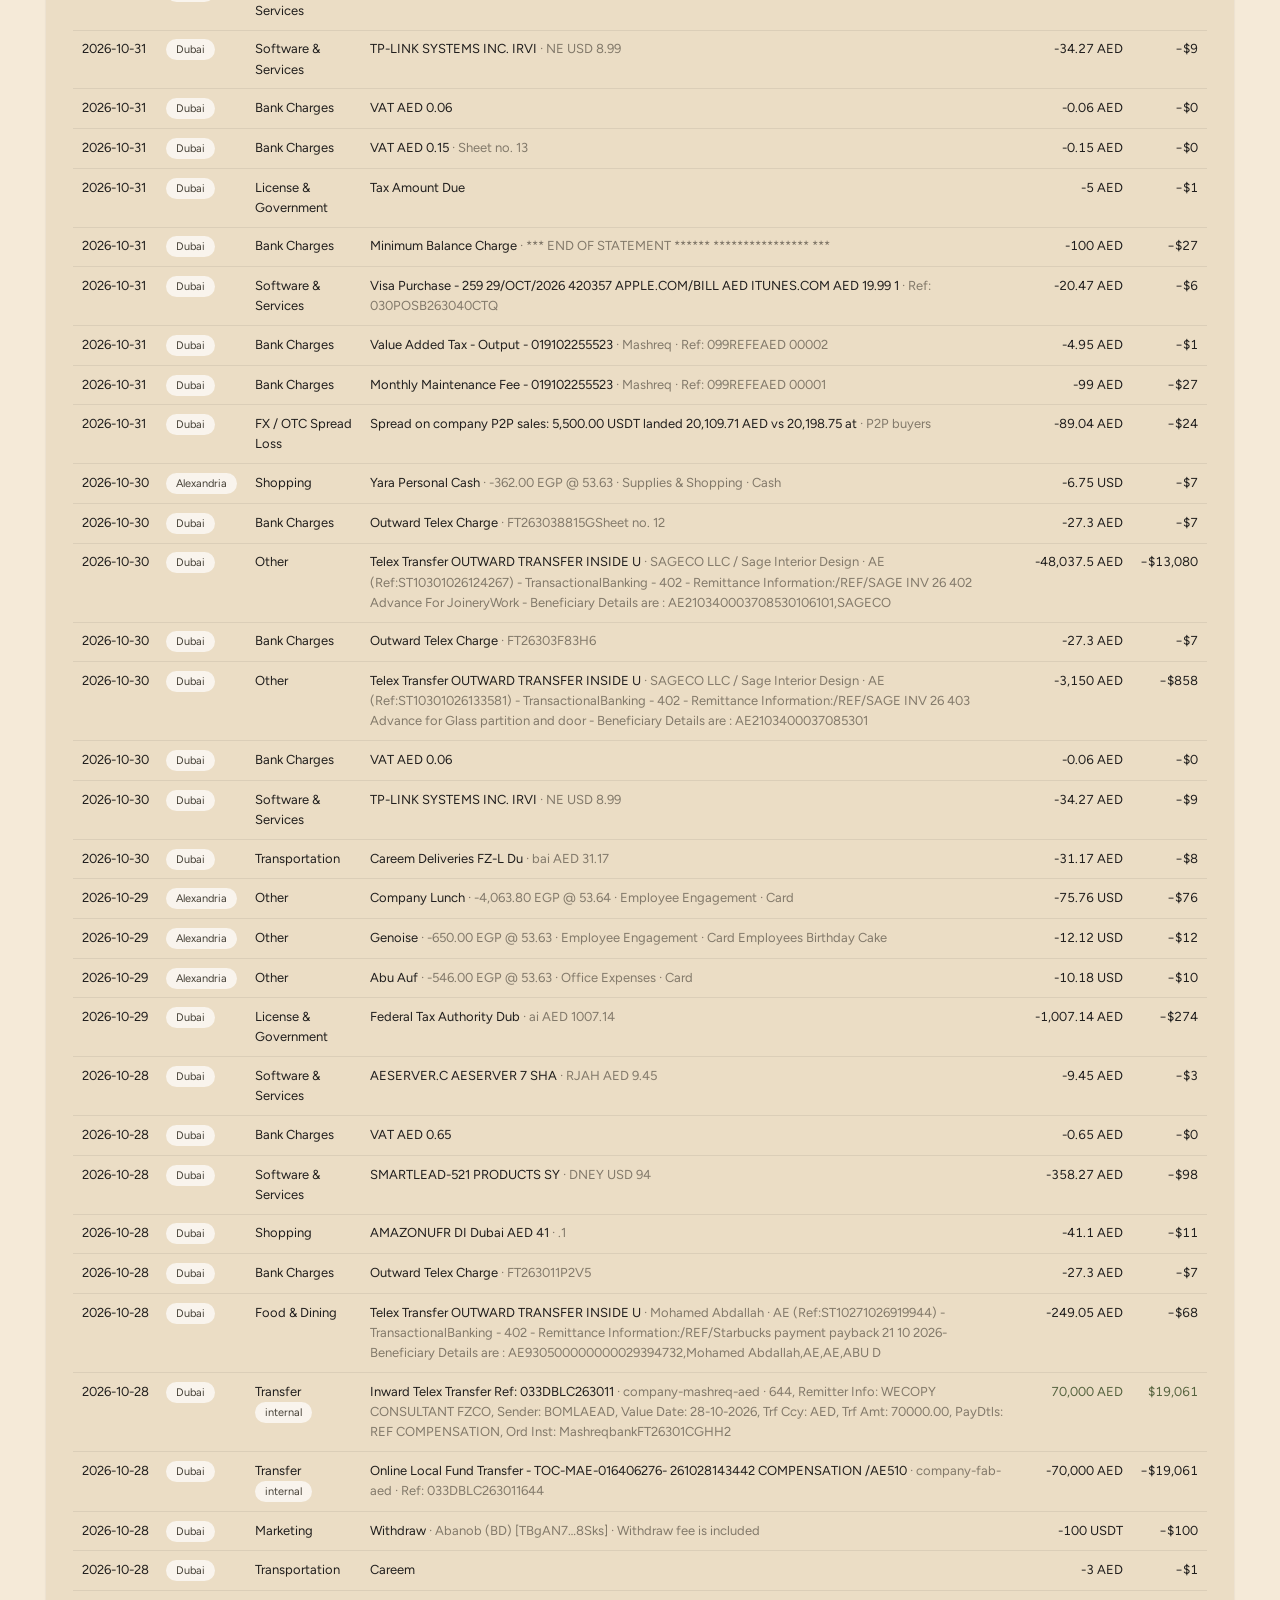
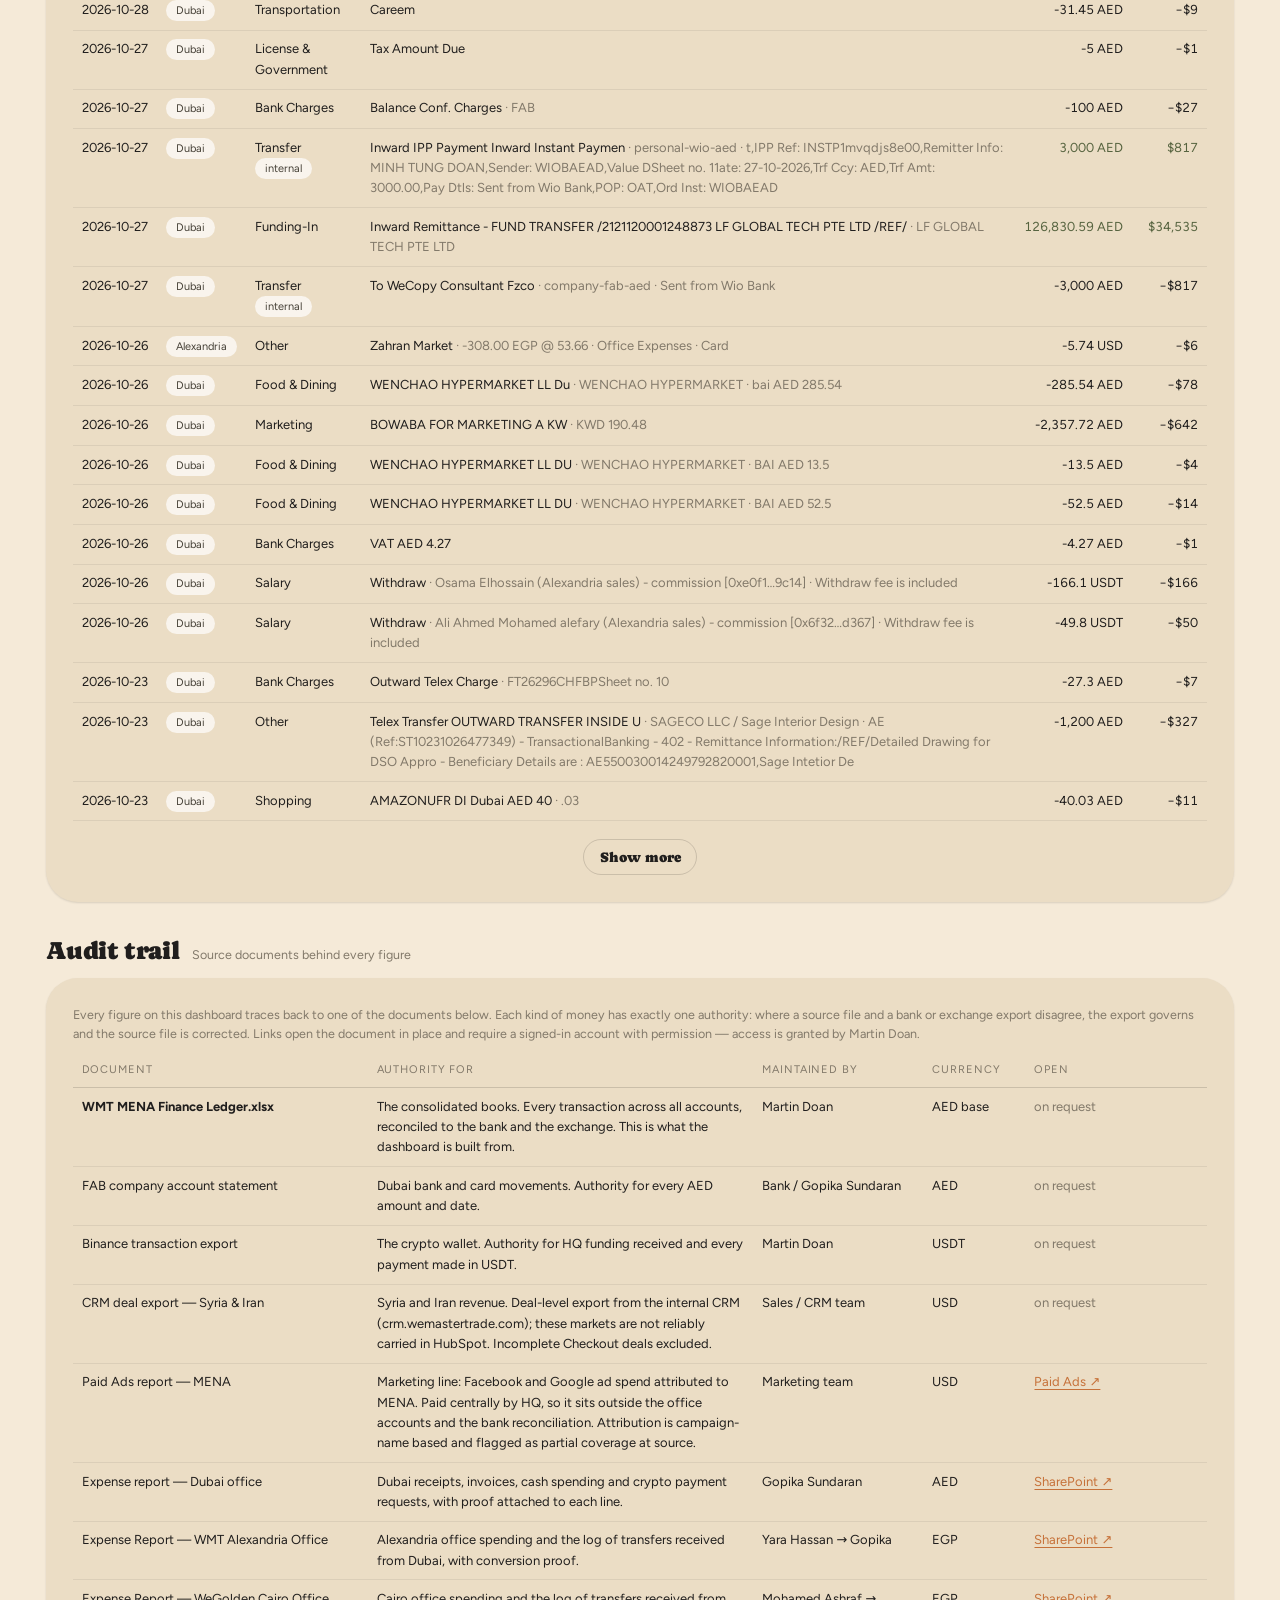
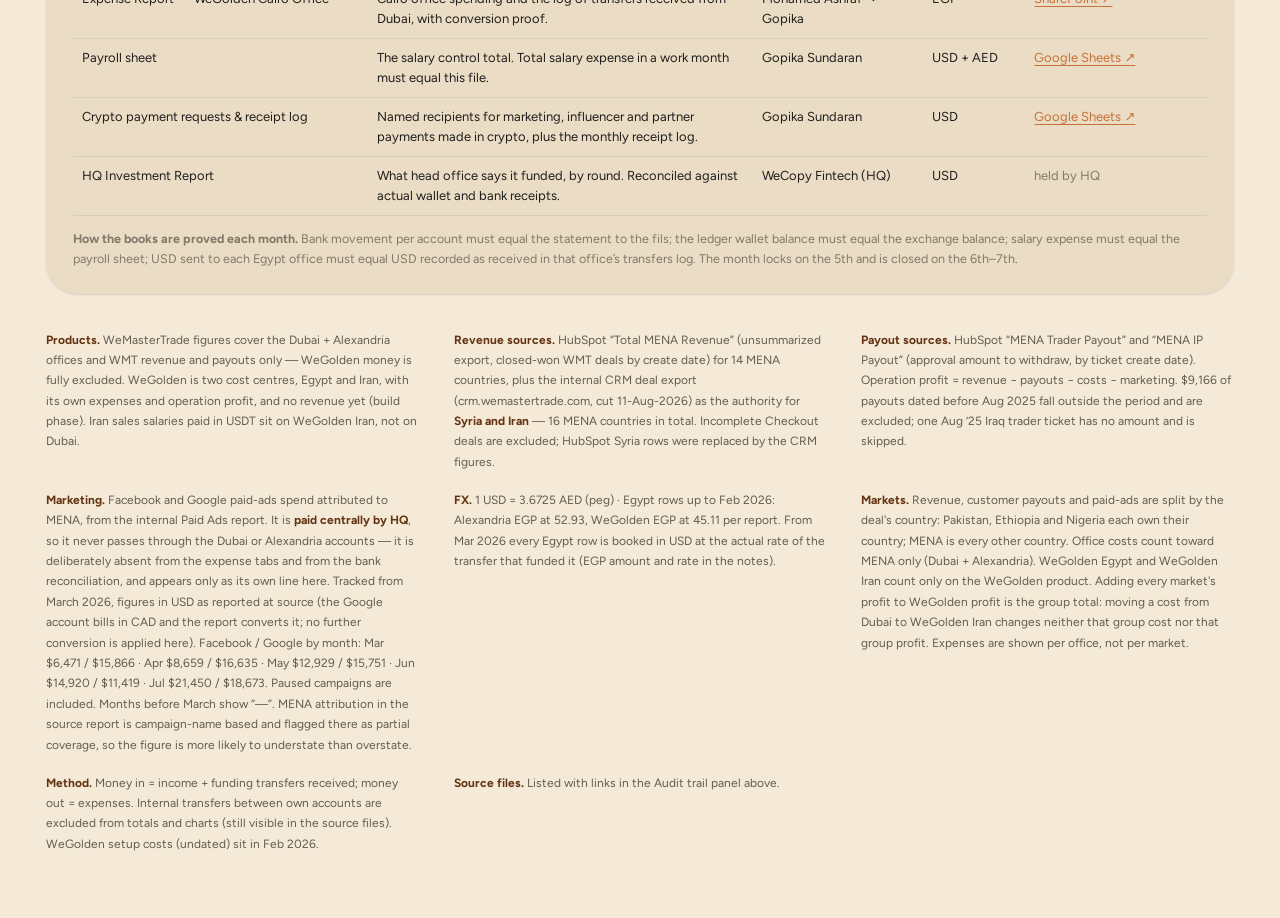
==== commit f4889453: "Add WeGolden Iran as a WeGolden cost centre WG expenses split Egypt vs Iran. WMT stays Dubai and Ale" ====
--- a/index.html
+++ b/index.html
@@ -6,8 +6,8 @@
 <meta name="robots" content="noindex,nofollow">
 <title>WeMasterTrade · Expenses — MENA Dashboard</title>
 <link rel="preload" href="assets/fonts/figtree-latin.woff2" as="font" type="font/woff2" crossorigin>
-<link rel="stylesheet" href="assets/css/dashboard.css?v=2026-11-28-isolate">
-<script src="assets/js/loader.js?v=2026-11-28-isolate" defer></script>
+<link rel="stylesheet" href="assets/css/dashboard.css?v=2026-11-28-wg-iran">
+<script src="assets/js/loader.js?v=2026-11-28-wg-iran" defer></script>
 
 </head>
 <body>
@@ -37,7 +37,8 @@
     <div class="filters">
       <button class="chip on" data-office="Dubai"><span class="dot" style="background:var(--o-dubai)"></span>Dubai</button>
       <button class="chip on" data-office="WMT Alexandria"><span class="dot" style="background:var(--o-alex)"></span>Alexandria</button>
-      <button class="chip on" data-office="WeGolden Egypt"><span class="dot" style="background:var(--o-wg)"></span>WeGolden Egypt</button>
+      <button class="chip" data-office="WeGolden Egypt"><span class="dot" style="background:var(--o-wg)"></span><span class="full">WeGolden Egypt</span><span class="short">WG Egypt</span></button>
+      <button class="chip" data-office="WeGolden Iran"><span class="dot" style="background:var(--o-wg-ir)"></span><span class="full">WeGolden Iran</span><span class="short">WG Iran</span></button>
       <select id="range" aria-label="Period">
         <option value="all">All time</option>
         <option value="ytd">2026 YTD</option>
@@ -73,7 +74,7 @@
     </div>
     <div class="card">
       <h2>By office</h2>
-      <div class="note">Money out per office</div>
+      <div class="note" id="offNote">Money out per office</div>
       <div id="chOffice"></div>
     </div>
   </div>
@@ -197,12 +198,12 @@
 </div>
 
 <footer>
-  <div><b>Products.</b> WeMasterTrade figures cover the Dubai + Alexandria offices and WMT MENA revenue and payouts only — WeGolden money is fully excluded. WeGolden has its own expenses and operation profit, and no revenue yet (build phase).</div>
+  <div><b>Products.</b> WeMasterTrade figures cover the Dubai + Alexandria offices and WMT revenue and payouts only — WeGolden money is fully excluded. WeGolden is two cost centres, Egypt and Iran, with its own expenses and operation profit, and no revenue yet (build phase). Iran sales salaries paid in USDT sit on WeGolden Iran, not on Dubai.</div>
   <div><b>Revenue sources.</b> HubSpot “Total MENA Revenue” (unsummarized export, closed-won WMT deals by create date) for 14 MENA countries, plus the internal CRM deal export (crm.wemastertrade.com, cut 11-Aug-2026) as the authority for <b>Syria and Iran</b> — 16 MENA countries in total. Incomplete Checkout deals are excluded; HubSpot Syria rows were replaced by the CRM figures.</div>
   <div><b>Payout sources.</b> HubSpot “MENA Trader Payout” and “MENA IP Payout” (approval amount to withdraw, by ticket create date). Operation profit = revenue − payouts − costs − marketing. $9,166 of payouts dated before Aug 2025 fall outside the period and are excluded; one Aug ’25 Iraq trader ticket has no amount and is skipped.</div>
   <div><b>Marketing.</b> Facebook and Google paid-ads spend attributed to MENA, from the internal Paid Ads report. It is <b>paid centrally by HQ</b>, so it never passes through the Dubai or Alexandria accounts — it is deliberately absent from the expense tabs and from the bank reconciliation, and appears only as its own line here. Tracked from March 2026, figures in USD as reported at source (the Google account bills in CAD and the report converts it; no further conversion is applied here). Facebook / Google by month: Mar $6,471 / $15,866 · Apr $8,659 / $16,635 · May $12,929 / $15,751 · Jun $14,920 / $11,419 · Jul $21,450 / $18,673. Paused campaigns are included. Months before March show “—”. MENA attribution in the source report is campaign-name based and flagged there as partial coverage, so the figure is more likely to understate than overstate.</div>
   <div><b>FX.</b> 1 USD = 3.6725 AED (peg) · Egypt rows up to Feb 2026: Alexandria EGP at 52.93, WeGolden EGP at 45.11 per report. From Mar 2026 every Egypt row is booked in USD at the actual rate of the transfer that funded it (EGP amount and rate in the notes).</div>
-  <div><b>Markets.</b> Revenue, customer payouts and paid-ads are split by the deal's country: Pakistan, Ethiopia and Nigeria each own their country; MENA is every other country. Office costs count toward MENA only (Dubai + Alexandria) until an office is assigned to another market. Expenses are shown per office, not per market.</div>
+  <div><b>Markets.</b> Revenue, customer payouts and paid-ads are split by the deal's country: Pakistan, Ethiopia and Nigeria each own their country; MENA is every other country. Office costs count toward MENA only (Dubai + Alexandria). WeGolden Egypt and WeGolden Iran count only on the WeGolden product. Adding every market's profit to WeGolden profit is the group total: moving a cost from Dubai to WeGolden Iran changes neither that group cost nor that group profit. Expenses are shown per office, not per market.</div>
   <div><b>Method.</b> Money in = income + funding transfers received; money out = expenses. Internal transfers between own accounts are excluded from totals and charts (still visible in the source files). WeGolden setup costs (undated) sit in Feb 2026.</div>
   <div><b>Source files.</b> Listed with links in the Audit trail panel above.</div>
 </footer>
--- a/assets/css/dashboard.css
+++ b/assets/css/dashboard.css
@@ -27,7 +27,7 @@
   --page:#f5ead8; --surface:#ebddc5; --ink:#201e1d; --ink2:#645c50; --muted:#82796a;
   --grid:#dcd3c4; --axis:#c0b6a5; --ring:rgba(32,30,29,.16);
   --in:#728157; --out:#c67139; --s3:#82796a;
-  --o-dubai:#c67139; --o-alex:#728157; --o-wg:#82796a;
+  --o-dubai:#c67139; --o-alex:#728157; --o-wg:#82796a; --o-wg-ir:#3d6e8c; --o-other:#8c4a62;
   --good:#56633f; --bad:#8c491a;
 }
 *,*::before,*::after{box-sizing:border-box}
@@ -47,15 +47,6 @@
 .eyebrow{font-size:10px;letter-spacing:.14em;text-transform:uppercase;color:var(--color-accent)}
 h1{font-size:38px;margin:4px 0 0}
 .asof{font-size:13px;margin-top:6px}
-.asof-kicker{display:inline-block;font-size:10px;letter-spacing:.12em;text-transform:uppercase;font-weight:700;
-  background:var(--color-accent-2-200);color:var(--color-accent-2-800);border-radius:999px;
-  padding:2px 8px;margin-right:6px;vertical-align:1px}
-.mtd{display:inline-block;margin-left:6px;font-size:10px;letter-spacing:.04em;text-transform:uppercase;font-weight:700;
-  padding:1px 7px;border-radius:999px;background:var(--color-accent-200);color:var(--color-accent-800);
-  font-family:var(--font-body);white-space:nowrap;vertical-align:middle}
-td.dim{color:var(--color-neutral-600)}
-tr.open td{background:repeating-linear-gradient(-45deg, transparent, transparent 5px, rgba(198,113,57,.10) 5px, rgba(198,113,57,.10) 6px)}
-svg text.mtdlab{fill:var(--color-accent-700);font-weight:700}
 .pswitch{margin-left:auto;display:flex;gap:var(--space-2);align-items:center}
 
 /* ---------- buttons ---------- */
@@ -98,6 +89,7 @@
 .chip.on{background:var(--color-bg);color:var(--color-text);box-shadow:var(--shadow-sm)}
 .chip .dot{width:9px;height:9px;border-radius:50%;display:block;opacity:.4}
 .chip.on .dot{opacity:1}
+.chip .short{display:none}
 select,input[type=search]{font:inherit;font-size:13px;color:var(--color-text);
   background:var(--color-neutral-100);border:1px solid var(--color-divider);border-radius:999px;
   padding:6px 14px;min-height:34px;caret-color:var(--color-accent)}
@@ -107,11 +99,10 @@
 
 /* ---------- kpis ---------- */
 .view{display:none}.view.on{display:block}
-.kpis{display:grid;grid-template-columns:1fr 1fr;gap:var(--space-3);margin-top:var(--space-4)}
-.kpi{min-width:0;background:var(--color-surface);border-radius:32px;
+.kpis{display:flex;flex-wrap:wrap;gap:var(--space-3);margin-top:var(--space-4)}
+.kpi{flex:1 1 150px;max-width:100%;background:var(--color-surface);border-radius:32px;
   box-shadow:var(--shadow-sm);padding:var(--space-4) var(--space-6);display:flex;flex-direction:column;
   justify-content:center}
-.kpi.hero{grid-column:1 / -1}
 .kpi .lbl{font-size:11px;letter-spacing:.1em;text-transform:uppercase;color:var(--color-neutral-600)}
 .kpi .val{font-family:var(--font-heading);font-size:clamp(21px,2.1vw,30px);line-height:1.1;
   margin-top:var(--space-1);white-space:nowrap}
@@ -139,10 +130,8 @@
 .legend{display:flex;gap:var(--space-4);font-size:12.5px;flex-wrap:wrap;margin:2px 0 6px}
 .legend span{display:inline-flex;align-items:center;gap:7px}
 .legend i{width:10px;height:10px;border-radius:3px;display:block}
-.legend i.open{background:repeating-linear-gradient(45deg, var(--in), var(--in) 2px, rgba(114,129,87,.25) 2px, rgba(114,129,87,.25) 5px)}
 
 /* ---------- charts ---------- */
-svg{display:block;max-width:100%;height:auto;touch-action:manipulation}
 svg text{font:11px var(--font-body);fill:var(--color-neutral-600)}
 svg .dl{fill:var(--color-neutral-800);font-weight:600;font-variant-numeric:tabular-nums}
 svg .gl{stroke:var(--grid);stroke-width:1}
@@ -165,40 +154,15 @@
 .pos{color:var(--color-accent-2-700)} .neg{color:var(--color-text)}
 tr.tot td{font-weight:700;border-top:2px solid var(--color-neutral-400)}
 .more{margin-top:var(--space-4);text-align:center}
-.scroll{overflow-x:auto;max-width:100%;-webkit-overflow-scrolling:touch}
+.scroll{overflow-x:auto}
 .scroll table{min-width:820px}
-#audit table{min-width:720px}
-#audit th:first-child,#audit td:first-child{position:sticky;left:0;background:var(--color-surface);z-index:1}
 #tbody td:first-child,#pTbody td:first-child{white-space:nowrap}
-@media(max-width:980px){
-  .scroll:has(table.as-cards){overflow-x:auto;max-width:100%}
-  table.as-cards{display:block;width:100%;min-width:0;max-width:100%}
-  table.as-cards thead{position:absolute;width:1px;height:1px;overflow:hidden;clip:rect(0 0 0 0)}
-  table.as-cards tbody{display:block;max-width:100%}
-  table.as-cards tr{display:block;max-width:100%;box-sizing:border-box;margin:0 0 10px;padding:8px 12px;border:1px solid var(--color-divider);border-radius:16px;background:var(--color-neutral-100)}
-  table.as-cards tr.tot{background:var(--color-accent-100)}
-  table.as-cards tr.open{background:var(--color-accent-100);box-shadow:inset 3px 0 0 var(--color-accent)}
-  table.as-cards td{display:grid;grid-template-columns:minmax(88px,42%) minmax(0,1fr);column-gap:12px;align-items:baseline;width:100%;box-sizing:border-box;max-width:100%;border:0;padding:3px 0;white-space:normal;overflow-wrap:break-word}
-  table.as-cards td::before{content:attr(data-label);justify-self:start;text-align:left;color:var(--color-neutral-600);font-size:11px;letter-spacing:.06em;text-transform:uppercase}
-  table.as-cards td.num{text-align:right;justify-items:end}
-  table.as-cards tr:hover{background:var(--color-neutral-100)}
-  table.as-cards tr.open:hover,table.as-cards tr.tot:hover{background:var(--color-accent-100)}
-}
 
 /* ---------- notes ---------- */
 footer{margin-top:var(--space-8);display:grid;gap:var(--space-4) var(--space-8);
   grid-template-columns:repeat(auto-fit,minmax(300px,1fr));font-size:12px;line-height:1.7;
   color:var(--color-neutral-700)}
 footer b{color:var(--color-accent-800)}
-@media(min-width:1100px){
-  #view-exp .kpis,#view-rev .kpis{grid-template-columns:1.6fr 1fr 1fr 1fr}
-  #view-exp .kpi.hero,#view-rev .kpi.hero{grid-column:auto}
-  #view-prof .kpis{grid-template-columns:1.7fr 1fr 1fr 1fr 1fr}
-  #view-prof .kpi.hero{grid-column:auto}
-}
-@media(max-width:1099px){
-  #view-exp .kpi.hero,#view-rev .kpi.hero{grid-column:auto}
-}
 @media(max-width:760px){
   header{position:static}
   h1{font-size:30px}
@@ -212,4 +176,6 @@
 @media(max-width:520px){
   .mkt .full{display:none}
   .mkt .short{display:inline}
+  .chip .full{display:none}
+  .chip .short{display:inline}
 }
